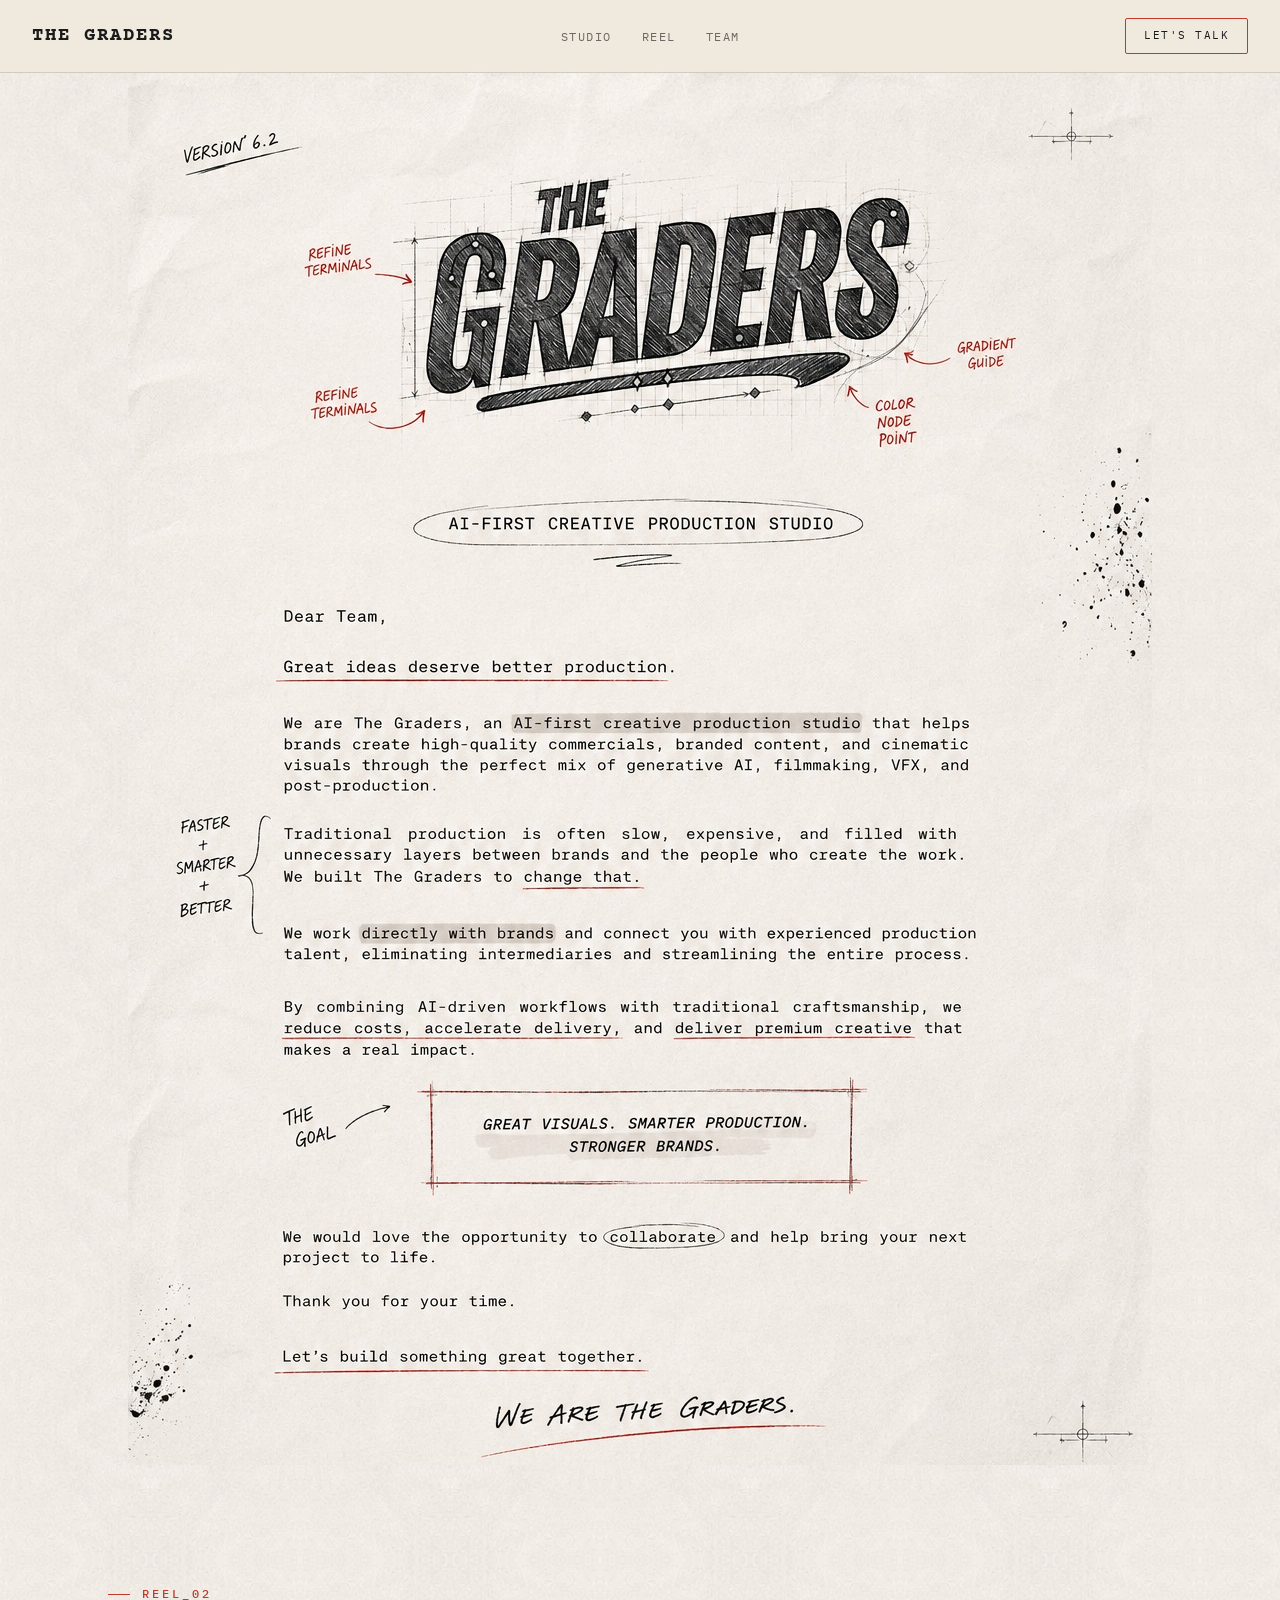
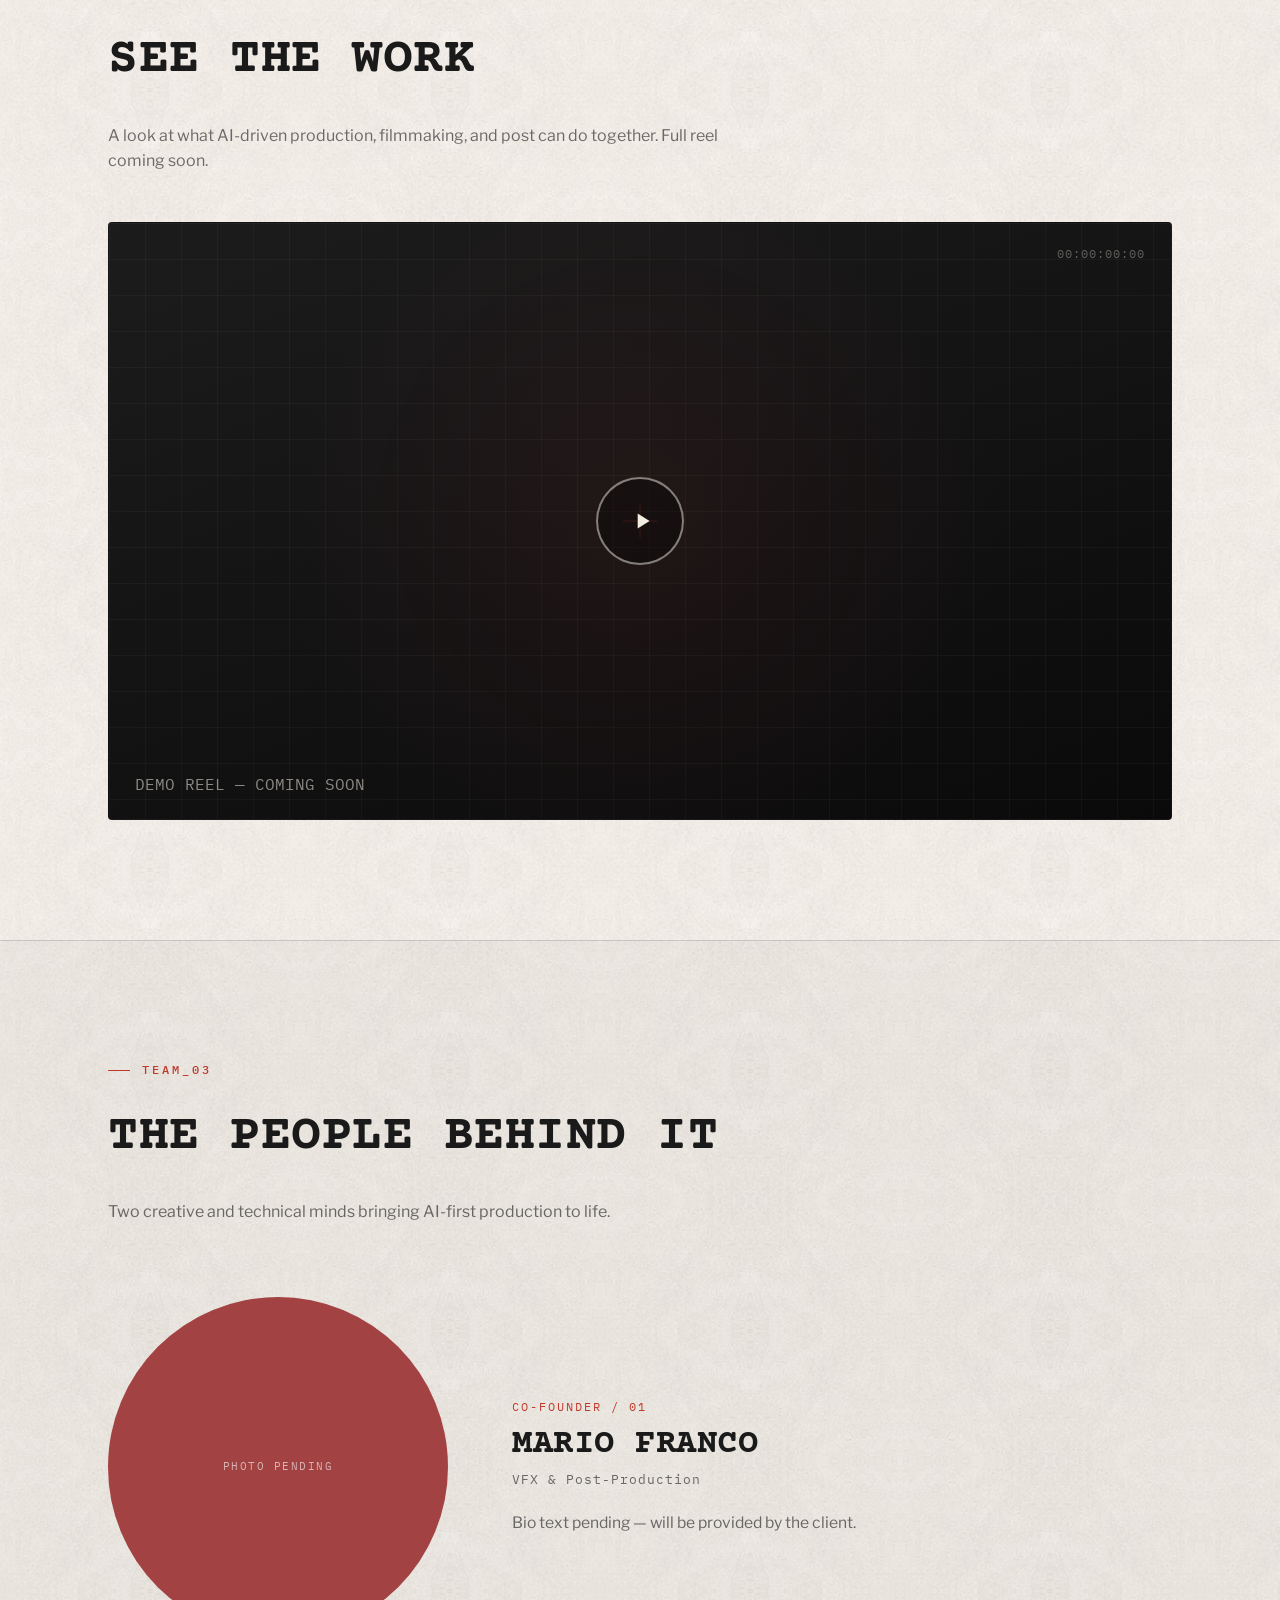
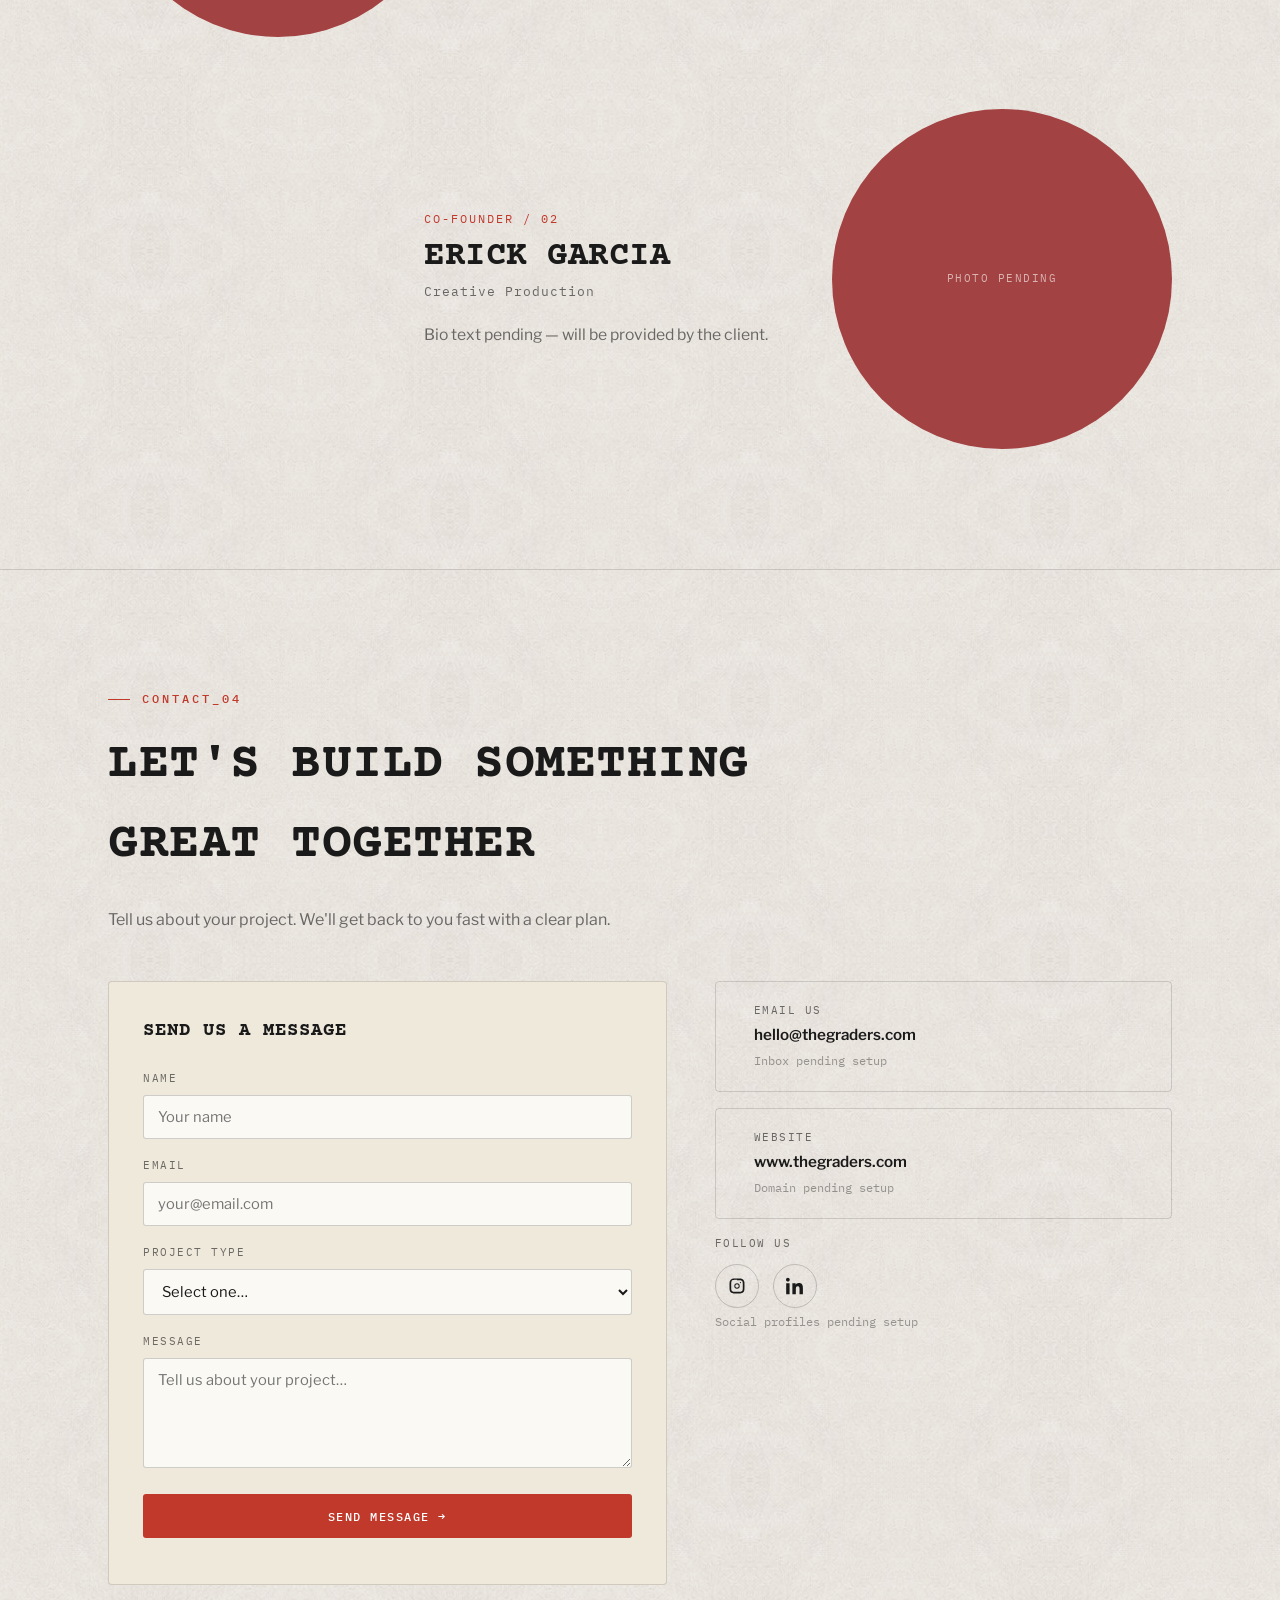
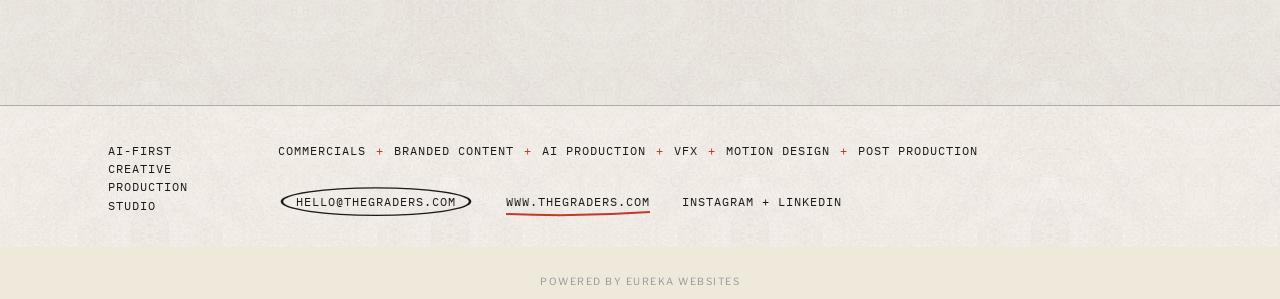
==== index.html @ c9e388ca "Initial draft landing page for The Graders AI-first creative production studio site: hero + manifest" ====
﻿<!DOCTYPE html>
<html lang="en">
<head>
<meta charset="UTF-8" />
<meta name="viewport" content="width=device-width, initial-scale=1.0" />
<title>The Graders — AI-First Creative Production Studio</title>
<meta name="description" content="The Graders is an AI-first creative production studio helping brands create high-quality commercials, branded content, and cinematic visuals." />
<meta property="og:title" content="The Graders — AI-First Creative Production Studio" />
<meta property="og:description" content="We help brands create high-quality commercials, branded content, and cinematic visuals through the perfect mix of generative AI, filmmaking, VFX, and post-production." />
<link rel="preconnect" href="https://fonts.googleapis.com">
<link rel="preconnect" href="https://fonts.gstatic.com" crossorigin>
<link href="https://fonts.googleapis.com/css2?family=Courier+Prime:wght@400;700&family=IBM+Plex+Mono:wght@400;500&family=Libre+Franklin:wght@400;500;600&display=swap" rel="stylesheet">
<style>
  :root{
    --stage:#efe9dc;
    --stage-2:#e6ded0;
    --paper:#1a1a1a;
    --paper-dim:rgba(26,26,26,0.62);
    --paper-faint:rgba(26,26,26,0.4);
    --red:#c0392b;
    --cyan:#8a1f16;
    --line:rgba(26,26,26,0.14);
    --typewriter:'American Typewriter','Courier Prime','Courier New',Courier,monospace;
  }
  *{box-sizing:border-box;margin:0;padding:0;}
  html{scroll-behavior:smooth;}
  @media (prefers-reduced-motion: reduce){ html{scroll-behavior:auto;} *{animation:none!important;transition:none!important;} }
  body{
    background:#f0ebe5 url('paper-texture-tile.png') repeat;
    color:var(--paper);
    font-family:'Libre Franklin',sans-serif;
    line-height:1.6;
    overflow-x:hidden;
  }
  a{color:inherit;}
  .wrap{max-width:1120px;margin:0 auto;padding:0 28px;}
  .mono{font-family:'IBM Plex Mono',monospace;}

  /* ---------- NAV ---------- */
  nav{
    position:fixed;top:0;left:0;right:0;z-index:100;
    display:flex;align-items:center;justify-content:space-between;
    padding:18px 32px;
    background:rgba(239,233,220,0.8);
    backdrop-filter:blur(10px);
    border-bottom:1px solid var(--line);
  }
  .nav-logo{font-family:var(--typewriter);font-weight:700;font-size:1.2rem;letter-spacing:2px;text-transform:uppercase;}
  .nav-links{display:flex;gap:30px;list-style:none;}
  .nav-links a{font-family:'IBM Plex Mono',monospace;font-size:0.72rem;text-transform:uppercase;letter-spacing:1.5px;color:var(--paper-dim);text-decoration:none;transition:color .2s;}
  .nav-links a:hover{color:var(--paper);}
  .nav-cta{
    padding:8px 18px;border:1px solid var(--red);border-radius:2px;
    font-family:'IBM Plex Mono',monospace;font-size:0.7rem;text-transform:uppercase;letter-spacing:1.5px;
    text-decoration:none;color:var(--paper)!important;transition:.2s;
  }
  .nav-cta:hover{background:var(--red);}
  @media(max-width:760px){.nav-links{display:none;}}
  .nav-cta:focus-visible, a:focus-visible, button:focus-visible, input:focus-visible, textarea:focus-visible, select:focus-visible{
    outline:2px solid var(--cyan);outline-offset:2px;
  }

  /* ---------- SECTION SHARED ---------- */
  section{padding:120px 0;position:relative;}
  .frame-label{
    display:flex;align-items:center;gap:12px;
    font-family:'IBM Plex Mono',monospace;font-size:0.72rem;letter-spacing:3px;
    color:var(--red);font-weight:500;margin-bottom:18px;text-transform:uppercase;
  }
  .frame-label::before{content:"";width:22px;height:1px;background:var(--red);}
  .section-title{
    font-family:var(--typewriter);font-weight:700;
    font-size:clamp(2rem,4.5vw,3.1rem);
    text-transform:uppercase;letter-spacing:0.5px;
    margin-bottom:22px;
    text-wrap:balance;
  }
  .section-sub{color:var(--paper-dim);max-width:620px;font-size:1rem;}

  /* ---------- DEMO REEL ---------- */
  .reel-frame{
    position:relative;
    aspect-ratio:16/9;
    background:
      radial-gradient(circle at 50% 50%, rgba(193,57,46,0.08) 0%, transparent 60%),
      linear-gradient(160deg,#1c1c1d 0%,#0a0a0b 100%);
    border:1px solid rgba(26,26,26,0.2);
    border-radius:4px;
    display:flex;align-items:center;justify-content:center;
    margin-top:48px;
    overflow:hidden;
  }
  .reel-frame::before{
    content:"";position:absolute;inset:0;
    background-image:linear-gradient(rgba(242,237,225,0.035) 1px, transparent 1px),linear-gradient(90deg, rgba(242,237,225,0.035) 1px, transparent 1px);
    background-size:36px 36px;
  }
  .reel-crosshair{position:absolute;top:50%;left:50%;width:1px;height:34px;background:rgba(193,57,46,0.35);transform:translate(-50%,-50%);}
  .reel-crosshair.h{width:34px;height:1px;}
  .reel-play{
    position:relative;z-index:1;
    width:88px;height:88px;border-radius:50%;
    border:2px solid rgba(242,237,225,0.5);
    display:flex;align-items:center;justify-content:center;
    transition:.2s;cursor:pointer;
    background:rgba(0,0,0,0.3);
  }
  .reel-play:hover{border-color:var(--red);background:rgba(193,57,46,0.15);transform:translate(-50%,-50%) scale(1.05);}
  .reel-play svg{width:26px;height:26px;fill:#f2ede1;margin-left:4px;}
  .reel-label{
    position:absolute;bottom:22px;left:26px;z-index:1;
    color:rgba(242,237,225,0.55);
  }
  .reel-timecode{
    position:absolute;top:22px;right:26px;z-index:1;
    font-family:'IBM Plex Mono',monospace;font-size:0.72rem;letter-spacing:1px;color:rgba(242,237,225,0.35);
  }

  /* ---------- ABOUT ---------- */
  .founder-row{
    display:grid;grid-template-columns:340px 1fr;gap:64px;align-items:center;
    margin-top:72px;
  }
  .founder-row:first-of-type{margin-top:48px;}
  .founder-row.reverse{grid-template-columns:1fr 340px;}
  .founder-row.reverse .founder-photo-wrap{order:2;}
  .founder-row.reverse .founder-copy{order:1;}
  @media(max-width:780px){
    .founder-row, .founder-row.reverse{grid-template-columns:1fr;gap:32px;}
    .founder-row.reverse .founder-photo-wrap, .founder-row.reverse .founder-copy{order:initial;}
  }
  .founder-photo-wrap{position:relative;width:100%;max-width:340px;justify-self:center;}
  .founder-photo-circle{
    width:100%;aspect-ratio:1;border-radius:50%;
    background:#A34242;
    display:flex;align-items:center;justify-content:center;overflow:hidden;
  }
  .founder-photo-circle img{width:100%;height:100%;object-fit:cover;}
  .founder-photo-placeholder{
    font-family:'IBM Plex Mono',monospace;font-size:0.7rem;letter-spacing:1.5px;text-transform:uppercase;
    color:rgba(255,255,255,0.6);text-align:center;padding:0 20px;
  }
  .founder-copy{max-width:560px;}
  .founder-copy.align-right{margin-left:auto;}
  .founder-index{font-family:'IBM Plex Mono',monospace;font-size:0.72rem;color:var(--red);letter-spacing:2px;margin-bottom:10px;text-transform:uppercase;}
  .founder-name{font-family:var(--typewriter);font-weight:700;font-size:2.1rem;text-transform:uppercase;letter-spacing:0.5px;line-height:1.05;}
  .founder-role{font-family:'IBM Plex Mono',monospace;color:var(--paper-dim);font-size:0.8rem;letter-spacing:1px;margin-top:8px;margin-bottom:20px;}
  .founder-bio{color:var(--paper-dim);font-size:0.98rem;display:flex;flex-direction:column;gap:14px;}
  .founder-bio strong{color:var(--paper);}

  /* ---------- CONTACT ---------- */
  .contact-section{background:linear-gradient(rgba(26,26,26,0.035),rgba(26,26,26,0.035)),#f0ebe5 url('paper-texture-tile.png') repeat;border-top:1px solid rgba(26,26,26,0.15);}
  .contact-layout{display:grid;grid-template-columns:1.1fr 0.9fr;gap:48px;margin-top:48px;align-items:start;}
  @media(max-width:800px){.contact-layout{grid-template-columns:1fr;}}
  .contact-form{
    background:var(--stage);border:1px solid rgba(26,26,26,0.15);border-radius:4px;padding:34px;
  }
  .contact-form h3{font-family:var(--typewriter);font-weight:700;font-size:1.2rem;text-transform:uppercase;letter-spacing:1px;margin-bottom:24px;}
  .form-field{margin-bottom:18px;}
  .form-field label{display:block;font-family:'IBM Plex Mono',monospace;font-size:0.7rem;text-transform:uppercase;letter-spacing:1.5px;color:var(--paper-dim);margin-bottom:7px;}
  .form-field input, .form-field textarea, .form-field select{
    width:100%;padding:12px 14px;background:#fbf9f4;border:1px solid rgba(26,26,26,0.2);
    border-radius:3px;color:var(--paper);font-family:'Libre Franklin',sans-serif;font-size:0.92rem;
  }
  .form-field textarea{min-height:110px;resize:vertical;}
  .form-field input:focus, .form-field textarea:focus, .form-field select:focus{outline:none;border-color:var(--red);}
  .form-submit{
    width:100%;padding:14px;background:var(--red);color:#fff;border:none;border-radius:3px;
    font-family:'IBM Plex Mono',monospace;font-size:0.78rem;text-transform:uppercase;letter-spacing:1.5px;font-weight:500;cursor:pointer;transition:.2s;
  }
  .form-submit:hover{background:#a02e24;}
  .form-msg{margin-top:12px;font-size:0.85rem;color:var(--paper-dim);}
  .contact-options{display:flex;flex-direction:column;gap:16px;}
  .contact-card{
    display:flex;align-items:center;gap:16px;
    padding:20px 22px;border:1px solid rgba(26,26,26,0.15);border-radius:4px;
    text-decoration:none;transition:.2s;
  }
  .contact-card:hover{border-color:rgba(193,57,46,0.5);}
  .contact-icon{font-size:1.4rem;}
  .contact-info-label{font-family:'IBM Plex Mono',monospace;font-size:0.68rem;text-transform:uppercase;letter-spacing:1.5px;color:var(--paper-dim);margin-bottom:4px;}
  .contact-info-value{font-weight:600;font-size:0.95rem;color:var(--paper);}
  .social-row{display:flex;gap:14px;margin-top:10px;}
  .social-icon{
    width:44px;height:44px;border-radius:50%;border:1px solid rgba(26,26,26,0.2);
    display:flex;align-items:center;justify-content:center;transition:.2s;text-decoration:none;
  }
  .social-icon:hover{border-color:var(--red);background:rgba(193,57,46,0.08);}
  .social-icon svg{width:18px;height:18px;fill:var(--paper);}
  .tbd-note{font-family:'IBM Plex Mono',monospace;font-size:0.72rem;color:var(--paper-faint);margin-top:5px;}

  /* ---------- FOOTER ---------- */
  .site-footer-main{
    border-top:1px solid rgba(26,26,26,0.3);
    padding:36px 0 30px;
    background:#f0ebe5 url('paper-texture-tile.png') repeat;
    position:relative;
  }
  .footer-grid{display:grid;grid-template-columns:150px 1fr;gap:20px;}
  @media(max-width:700px){.footer-grid{grid-template-columns:1fr;}}
  .footer-brand-label{
    font-family:'IBM Plex Mono',monospace;font-size:0.72rem;letter-spacing:1px;text-transform:uppercase;
    line-height:1.6;color:var(--paper);
  }
  .footer-services{
    font-family:'IBM Plex Mono',monospace;font-size:0.72rem;letter-spacing:1px;text-transform:uppercase;color:var(--paper);
    display:flex;flex-wrap:wrap;align-items:center;gap:10px;margin-bottom:26px;
  }
  .footer-services .plus{color:var(--red);}
  .footer-row2{
    font-family:'IBM Plex Mono',monospace;font-size:0.75rem;letter-spacing:1px;text-transform:uppercase;color:var(--paper);
    display:flex;flex-wrap:wrap;align-items:center;gap:32px;
  }
  .footer-row2 a{text-decoration:none;color:var(--paper);}
  .footer-email-wrap{position:relative;display:inline-flex;padding:6px 18px;}
  .footer-email-wrap svg{position:absolute;inset:0;width:100%;height:100%;overflow:visible;color:var(--paper);}
  .footer-site-wrap{position:relative;display:inline-block;}
  .footer-site-wrap svg{position:absolute;left:0;bottom:-6px;width:100%;height:8px;color:var(--red);}
  .footer-social{display:flex;align-items:center;gap:8px;}
  .eureka-credit{text-align:center;padding:20px 0 6px;background:var(--stage);}

  .fade-up{opacity:0;transform:translateY(24px);transition:opacity .7s ease, transform .7s ease;}
  .fade-up.in{opacity:1;transform:translateY(0);}
</style>
</head>
<body>

<nav>
  <div class="nav-logo">The Graders</div>
  <ul class="nav-links">
    <li><a href="#manifesto">Studio</a></li>
    <li><a href="#reel">Reel</a></li>
    <li><a href="#about">Team</a></li>
  </ul>
  <a href="#contact" class="nav-cta">Let's talk</a>
</nav>

<!-- HERO + MANIFESTO (design images, see INSTRUCTIONS.md) -->
<div style="max-width:1024px;margin:0 auto;padding-top:68px;">
  <img src="hero-top.png" alt="The Graders — AI-First Creative Production Studio" style="width:100%;height:auto;display:block;" />
  <img src="manifesto-body-full.png" alt="The Graders manifesto: Dear Team letter" style="width:100%;height:auto;display:block;" />
</div>

<!-- DEMO REEL -->
<section id="reel">
  <div class="wrap fade-up">
    <div class="frame-label mono">REEL_02</div>
    <h2 class="section-title">See the work</h2>
    <p class="section-sub">A look at what AI-driven production, filmmaking, and post can do together. Full reel coming soon.</p>
    <div class="reel-frame">
      <div class="reel-crosshair"></div>
      <div class="reel-crosshair h"></div>
      <div class="reel-play">
        <svg viewBox="0 0 24 24"><path d="M8 5v14l11-7z"/></svg>
      </div>
      <div class="reel-label mono">DEMO REEL — COMING SOON</div>
      <div class="reel-timecode">00:00:00:00</div>
    </div>
  </div>
</section>

<!-- ABOUT / TEAM -->
<section id="about" style="background:linear-gradient(rgba(26,26,26,0.035),rgba(26,26,26,0.035)),#f0ebe5 url('paper-texture-tile.png') repeat;border-top:1px solid rgba(26,26,26,0.15);">
  <div class="wrap fade-up">
    <div class="frame-label mono">TEAM_03</div>
    <h2 class="section-title">The people behind it</h2>
    <p class="section-sub">Two creative and technical minds bringing AI-first production to life.</p>

    <!-- Founder 01 -->
    <div class="founder-row">
      <div class="founder-photo-wrap">
        <div class="founder-photo-circle">
          <div class="founder-photo-placeholder">Photo pending</div>
        </div>
      </div>
      <div class="founder-copy">
        <div class="founder-index">Co-Founder / 01</div>
        <h3 class="founder-name">Mario Franco</h3>
        <div class="founder-role">VFX &amp; Post-Production</div>
        <div class="founder-bio">
          <p>Bio text pending — will be provided by the client.</p>
        </div>
      </div>
    </div>

    <!-- Founder 02 -->
    <div class="founder-row reverse">
      <div class="founder-photo-wrap">
        <div class="founder-photo-circle">
          <div class="founder-photo-placeholder">Photo pending</div>
        </div>
      </div>
      <div class="founder-copy align-right">
        <div class="founder-index">Co-Founder / 02</div>
        <h3 class="founder-name">Erick Garcia</h3>
        <div class="founder-role">Creative Production</div>
        <div class="founder-bio">
          <p>Bio text pending — will be provided by the client.</p>
        </div>
      </div>
    </div>
  </div>
</section>

<!-- CONTACT -->
<section class="contact-section" id="contact">
  <div class="wrap">
    <div class="fade-up">
      <div class="frame-label mono">CONTACT_04</div>
      <h2 class="section-title">Let's build something great together</h2>
      <p class="section-sub">Tell us about your project. We'll get back to you fast with a clear plan.</p>
    </div>
    <div class="contact-layout fade-up">
      <div class="contact-form">
        <h3>Send us a message</h3>
        <form action="https://api.web3forms.com/submit" method="POST" onsubmit="handleFormSubmit(event)">
          <input type="hidden" name="access_key" value="REPLACE_WITH_THEGRADERS_WEB3FORMS_KEY" />
          <input type="hidden" name="subject" value="New message from thegraders.com" />
          <input type="hidden" name="redirect" value="false" />
          <div class="form-field">
            <label>Name</label>
            <input type="text" name="name" required placeholder="Your name" />
          </div>
          <div class="form-field">
            <label>Email</label>
            <input type="email" name="email" required placeholder="your@email.com" />
          </div>
          <div class="form-field">
            <label>Project type</label>
            <select name="service">
              <option value="">Select one…</option>
              <option>Commercial</option>
              <option>Branded Content</option>
              <option>AI Production</option>
              <option>VFX</option>
              <option>Motion Design</option>
              <option>Post Production</option>
              <option>Other</option>
            </select>
          </div>
          <div class="form-field">
            <label>Message</label>
            <textarea name="message" required placeholder="Tell us about your project…"></textarea>
          </div>
          <button type="submit" class="form-submit">Send message →</button>
          <div class="form-msg" id="formMsg"></div>
        </form>
      </div>
      <div class="contact-options">
        <div class="contact-card" style="cursor:default;">
          <span class="contact-icon"><svg viewBox="0 0 24 24" fill="none" stroke="currentColor" stroke-width="1.6"><rect x="2.5" y="5" width="19" height="14" rx="2"/><path d="M3 6.5l9 6.5 9-6.5"/></svg></span>
          <div>
            <div class="contact-info-label">Email us</div>
            <div class="contact-info-value">hello@thegraders.com</div>
            <div class="tbd-note">Inbox pending setup</div>
          </div>
        </div>
        <div class="contact-card" style="cursor:default;">
          <span class="contact-icon"><svg viewBox="0 0 24 24" fill="none" stroke="currentColor" stroke-width="1.6"><circle cx="12" cy="12" r="9.5"/><path d="M2.5 12h19M12 2.5c2.8 2.6 4.3 6 4.3 9.5s-1.5 6.9-4.3 9.5c-2.8-2.6-4.3-6-4.3-9.5S9.2 5.1 12 2.5z"/></svg></span>
          <div>
            <div class="contact-info-label">Website</div>
            <div class="contact-info-value">www.thegraders.com</div>
            <div class="tbd-note">Domain pending setup</div>
          </div>
        </div>
        <div>
          <div class="contact-info-label mono" style="margin-bottom:12px;">Follow us</div>
          <div class="social-row">
            <a href="#" class="social-icon" aria-label="Instagram">
              <svg viewBox="0 0 24 24"><path d="M12 2c2.7 0 3.05.01 4.12.06 1.06.05 1.79.22 2.43.47.66.26 1.21.6 1.76 1.15.55.55.89 1.1 1.15 1.76.25.64.42 1.37.47 2.43.05 1.07.06 1.42.06 4.12s-.01 3.05-.06 4.12c-.05 1.06-.22 1.79-.47 2.43a4.9 4.9 0 0 1-1.15 1.76 4.9 4.9 0 0 1-1.76 1.15c-.64.25-1.37.42-2.43.47-1.07.05-1.42.06-4.12.06s-3.05-.01-4.12-.06c-1.06-.05-1.79-.22-2.43-.47a4.9 4.9 0 0 1-1.76-1.15 4.9 4.9 0 0 1-1.15-1.76c-.25-.64-.42-1.37-.47-2.43C2.01 15.05 2 14.7 2 12s.01-3.05.06-4.12c.05-1.06.22-1.79.47-2.43.26-.66.6-1.21 1.15-1.76A4.9 4.9 0 0 1 5.44 2.53c.64-.25 1.37-.42 2.43-.47C8.95 2.01 9.3 2 12 2zm0 1.8c-2.65 0-2.97.01-4.02.06-.86.04-1.33.18-1.64.3-.41.16-.71.35-1.02.66-.31.31-.5.61-.66 1.02-.12.31-.26.78-.3 1.64C4.31 8.03 4.3 8.35 4.3 12s.01 2.97.06 4.02c.04.86.18 1.33.3 1.64.16.41.35.71.66 1.02.31.31.61.5 1.02.66.31.12.78.26 1.64.3 1.05.05 1.37.06 4.02.06s2.97-.01 4.02-.06c.86-.04 1.33-.18 1.64-.3.41-.16.71-.35 1.02-.66.31-.31.5-.61.66-1.02.12-.31.26-.78.3-1.64.05-1.05.06-1.37.06-4.02s-.01-2.97-.06-4.02c-.04-.86-.18-1.33-.3-1.64a2.7 2.7 0 0 0-.66-1.02 2.7 2.7 0 0 0-1.02-.66c-.31-.12-.78-.26-1.64-.3-1.05-.05-1.37-.06-4.02-.06zm0 4.6a3.6 3.6 0 1 1 0 7.2 3.6 3.6 0 0 1 0-7.2zm0 5.94a2.34 2.34 0 1 0 0-4.68 2.34 2.34 0 0 0 0 4.68zm4.58-6.09a.84.84 0 1 1 0-1.68.84.84 0 0 1 0 1.68z"/></svg>
            </a>
            <a href="#" class="social-icon" aria-label="LinkedIn">
              <svg viewBox="0 0 24 24"><path d="M4.98 3.5C4.98 4.88 3.87 6 2.5 6S0 4.88 0 3.5 1.12 1 2.5 1s2.48 1.12 2.48 2.5zM.24 8.25h4.52V23H.24V8.25zM8.5 8.25h4.33v2.01h.06c.6-1.14 2.07-2.34 4.26-2.34 4.55 0 5.39 3 5.39 6.9V23h-4.52v-6.85c0-1.63-.03-3.73-2.27-3.73-2.28 0-2.63 1.78-2.63 3.61V23H8.5V8.25z"/></svg>
            </a>
          </div>
          <div class="tbd-note">Social profiles pending setup</div>
        </div>
      </div>
    </div>
  </div>
</section>

<footer class="site-footer-main">
  <div class="wrap footer-grid">
    <div class="footer-brand-label">AI-FIRST<br/>CREATIVE<br/>PRODUCTION<br/>STUDIO</div>
    <div>
      <div class="footer-services">
        <span>Commercials</span><span class="plus">+</span>
        <span>Branded Content</span><span class="plus">+</span>
        <span>AI Production</span><span class="plus">+</span>
        <span>VFX</span><span class="plus">+</span>
        <span>Motion Design</span><span class="plus">+</span>
        <span>Post Production</span>
      </div>
      <div class="footer-row2">
        <span class="footer-email-wrap">
          <svg viewBox="0 0 100 34" preserveAspectRatio="none" fill="none" stroke="currentColor" stroke-width="1.3"><ellipse cx="50" cy="17" rx="48" ry="15"/></svg>
          <a href="mailto:hello@thegraders.com">HELLO@THEGRADERS.COM</a>
        </span>
        <span class="footer-site-wrap">
          <a href="#">WWW.THEGRADERS.COM</a>
          <svg viewBox="0 0 100 8" preserveAspectRatio="none"><path d="M0,5 Q50,8 100,3" stroke="currentColor" stroke-width="2" fill="none"/></svg>
        </span>
        <span class="footer-social"><a href="#">Instagram</a> <span class="plus">+</span> <a href="#">LinkedIn</a></span>
      </div>
    </div>
  </div>
</footer>

<div class="eureka-credit">
  <a href="https://www.eurekawebsites.tech/" target="_blank" rel="noopener noreferrer"
     style="font-size:0.62rem;letter-spacing:1.5px;text-transform:uppercase;color:rgba(44,58,74,0.45);text-decoration:none;transition:color 0.2s;"
     onmouseover="this.style.color='rgba(44,58,74,0.75)'"
     onmouseout="this.style.color='rgba(44,58,74,0.45)'">
    Powered by Eureka Websites
  </a>
</div>

<script>
  function handleFormSubmit(e){
    e.preventDefault();
    var form = e.target;
    var msg = document.getElementById('formMsg');
    var data = new FormData(form);
    msg.textContent = 'Sending…';
    fetch(form.action, { method:'POST', body:data, headers:{ 'Accept':'application/json' } })
      .then(function(r){ return r.json(); })
      .then(function(json){
        if (json.success) {
          msg.textContent = 'Message sent — we will get back to you soon.';
          form.reset();
        } else {
          msg.textContent = 'Something went wrong. Please try again.';
        }
      })
      .catch(function(){ msg.textContent = 'Something went wrong. Please try again.'; });
  }

  var observer = new IntersectionObserver(function(entries){
    entries.forEach(function(entry){
      if (entry.isIntersecting) entry.target.classList.add('in');
    });
  }, { threshold: 0.15 });
  document.querySelectorAll('.fade-up').forEach(function(el){ observer.observe(el); });
</script>

</body>
</html>
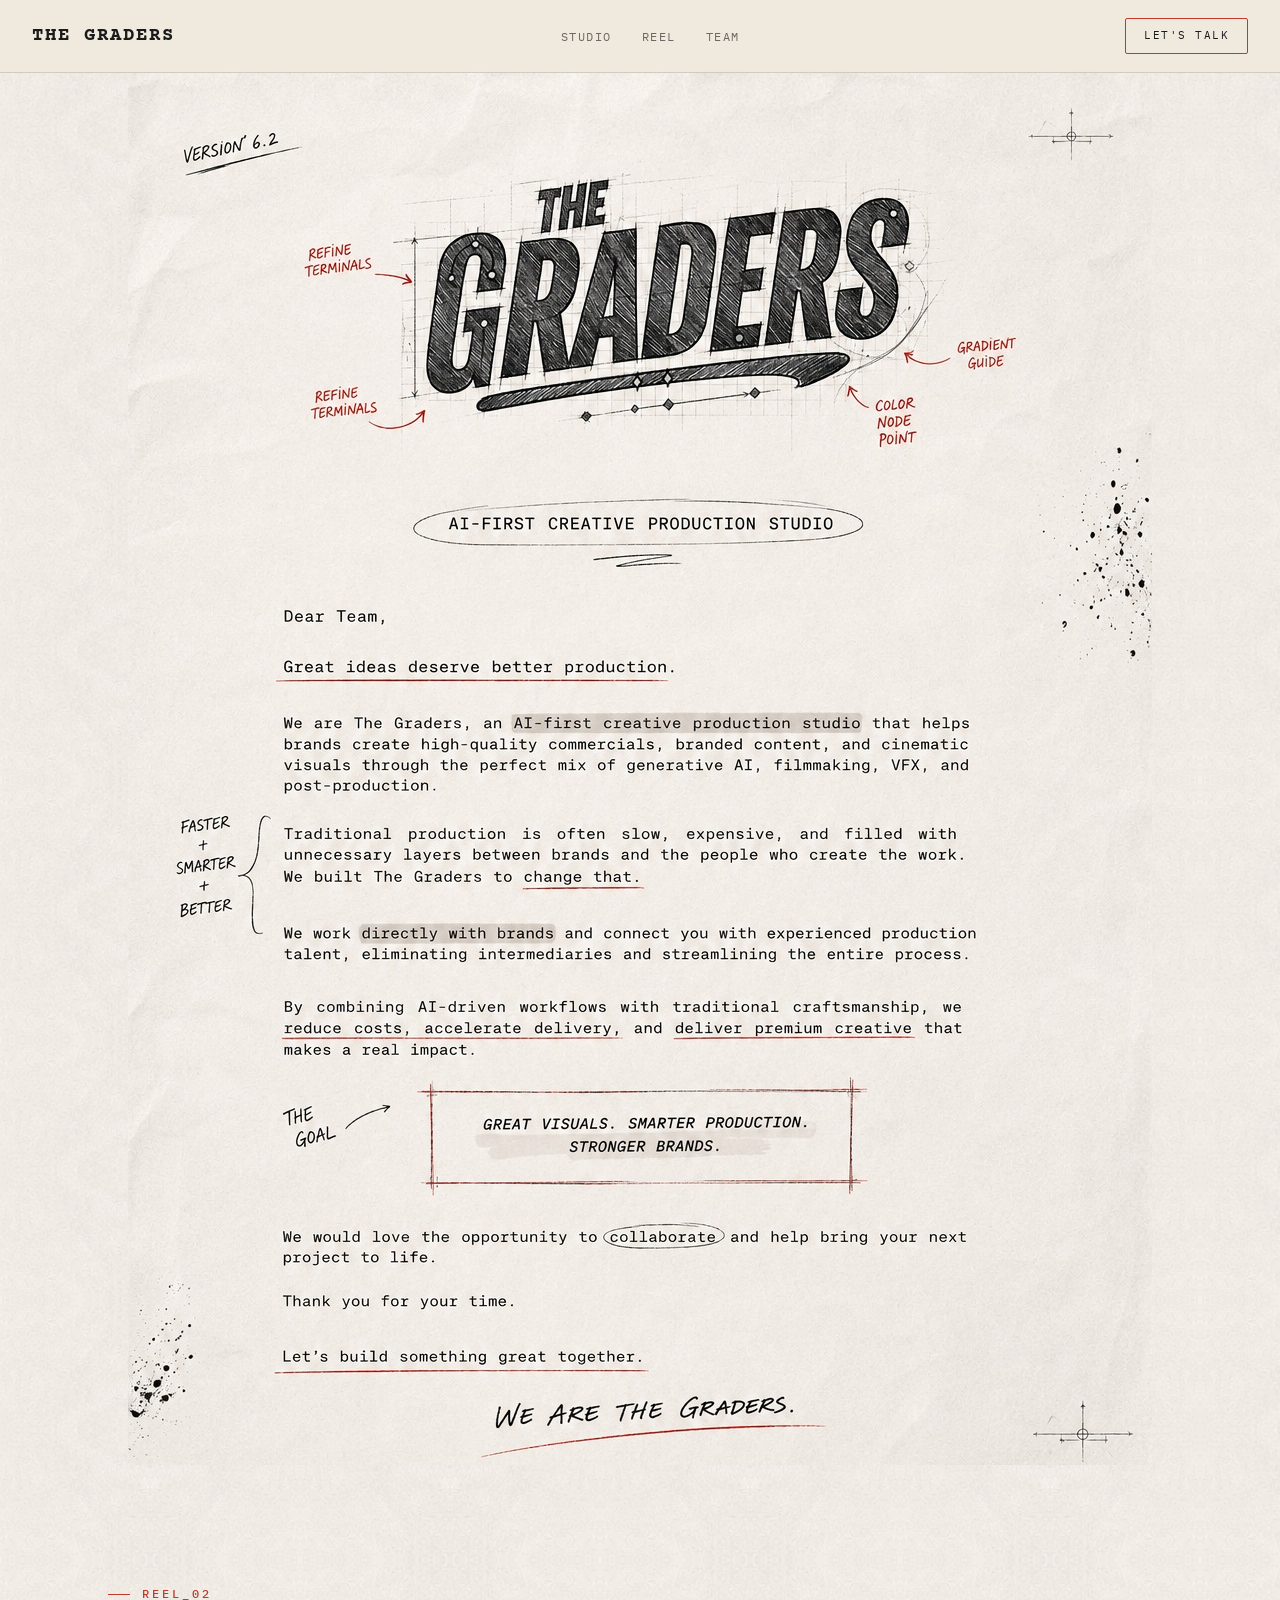
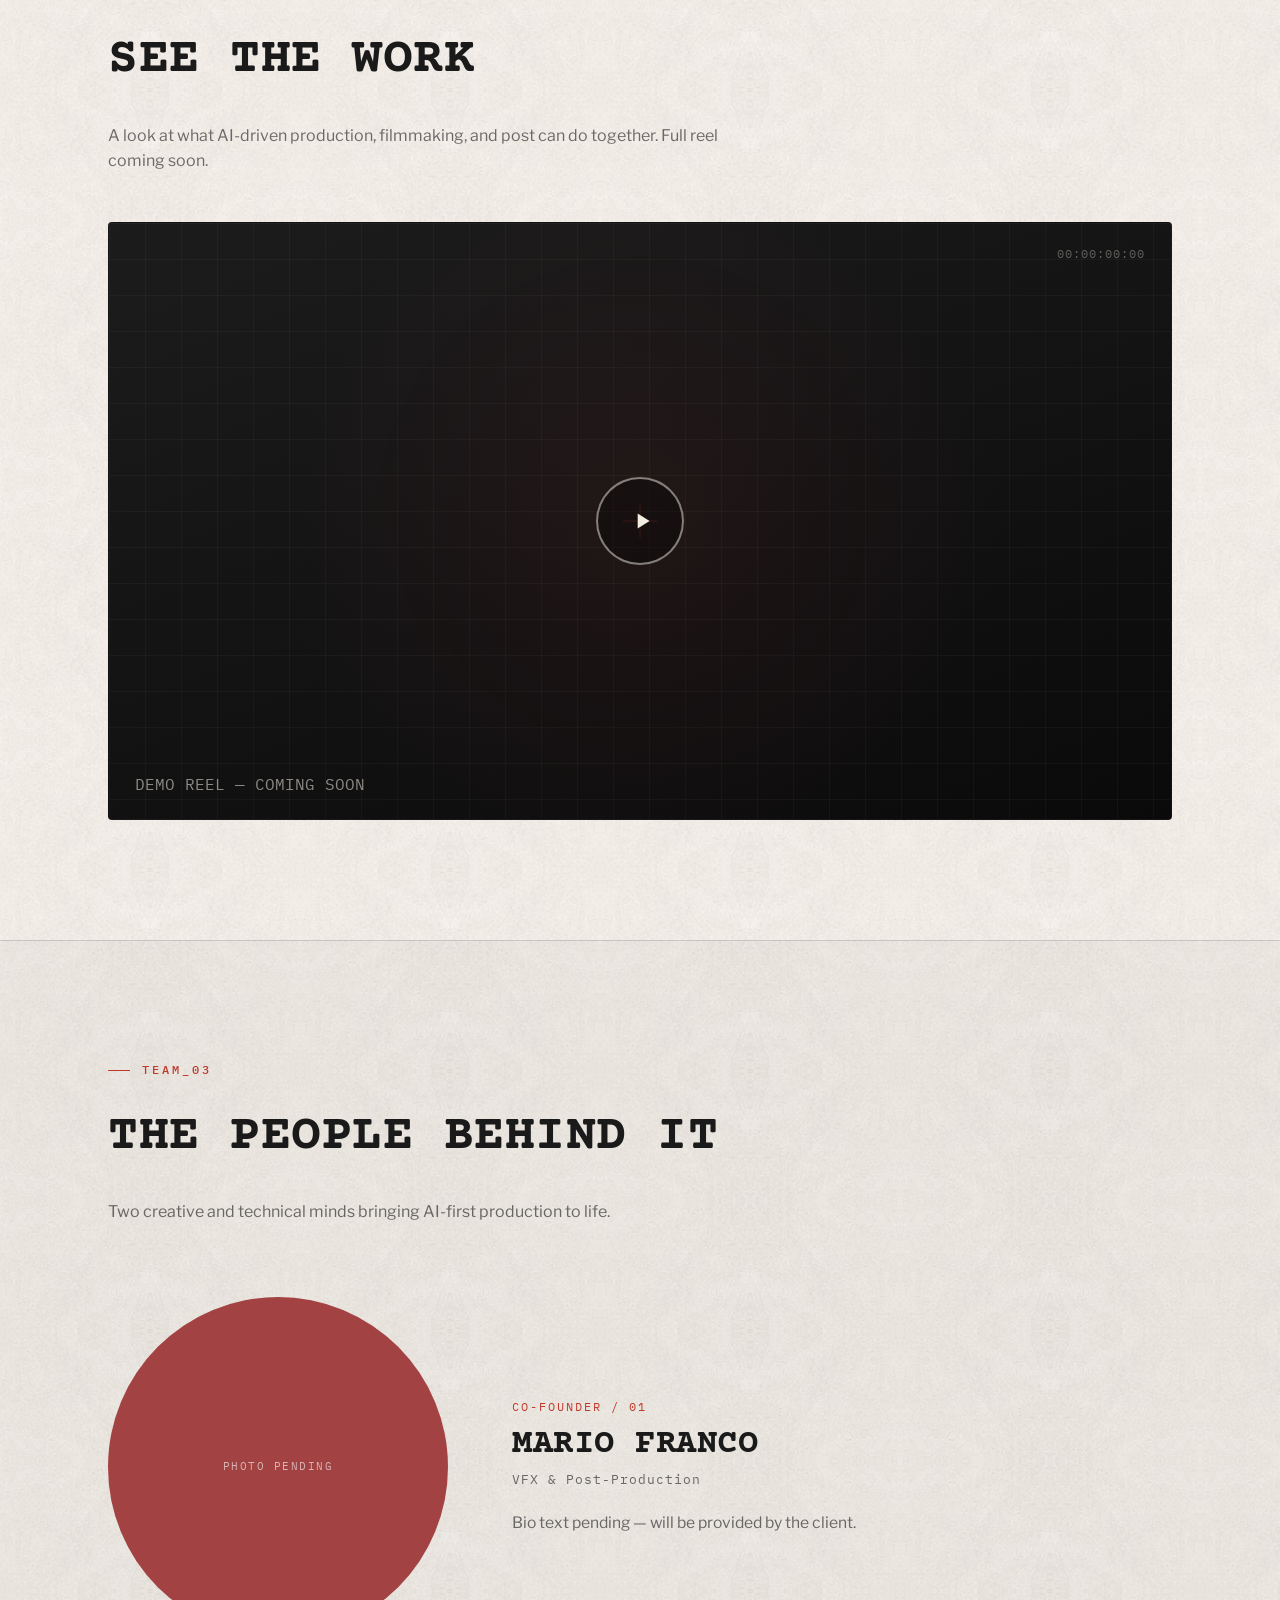
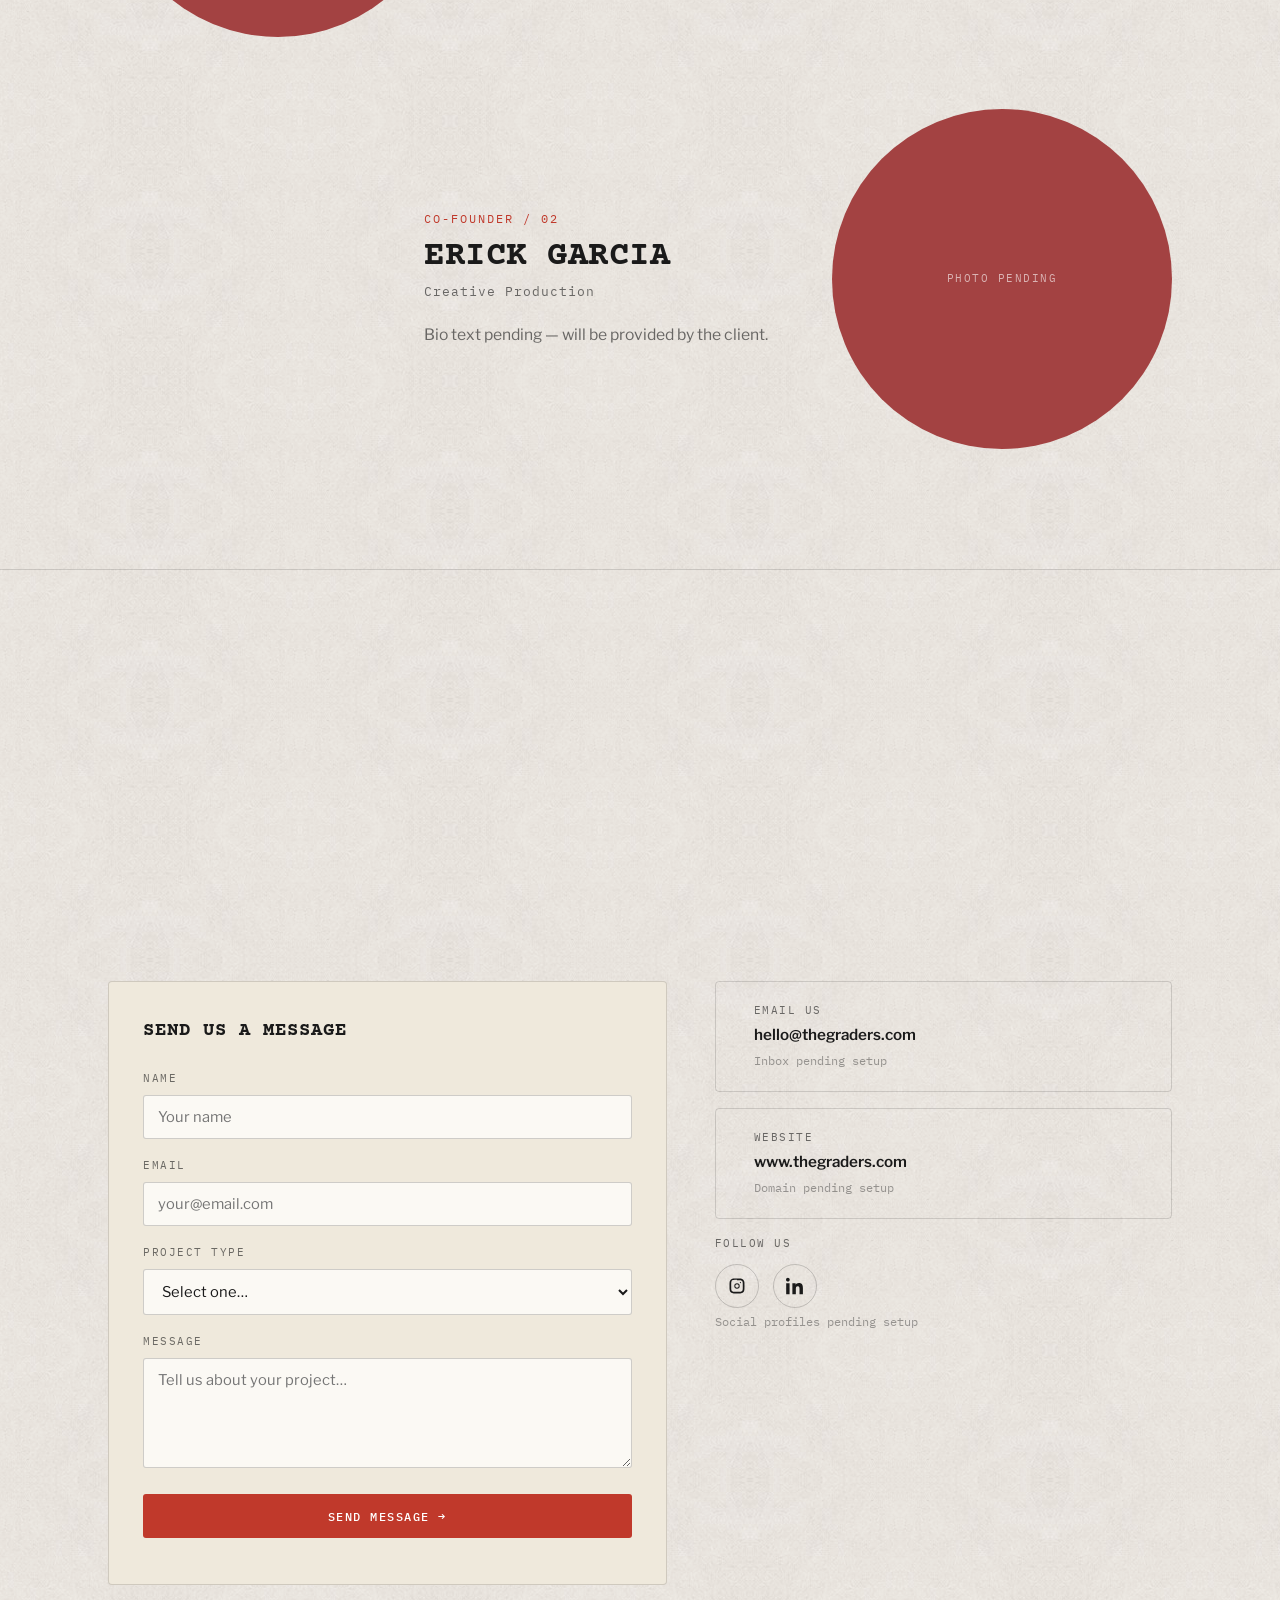
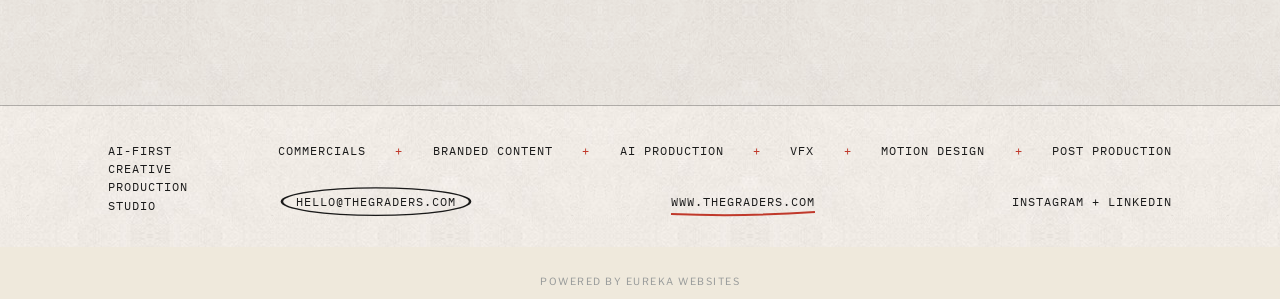
==== commit 26b1cb4a: "Fix footer row alignment to spread content across full width Co-Authored-By: Claude Sonnet 5 <norepl" ====
--- a/index.html
+++ b/index.html
@@ -204,12 +204,12 @@
   }
   .footer-services{
     font-family:'IBM Plex Mono',monospace;font-size:0.72rem;letter-spacing:1px;text-transform:uppercase;color:var(--paper);
-    display:flex;flex-wrap:wrap;align-items:center;gap:10px;margin-bottom:26px;
+    display:flex;flex-wrap:wrap;align-items:center;justify-content:space-between;gap:10px;margin-bottom:26px;
   }
   .footer-services .plus{color:var(--red);}
   .footer-row2{
     font-family:'IBM Plex Mono',monospace;font-size:0.75rem;letter-spacing:1px;text-transform:uppercase;color:var(--paper);
-    display:flex;flex-wrap:wrap;align-items:center;gap:32px;
+    display:flex;flex-wrap:wrap;align-items:center;justify-content:space-between;gap:32px;
   }
   .footer-row2 a{text-decoration:none;color:var(--paper);}
   .footer-email-wrap{position:relative;display:inline-flex;padding:6px 18px;}
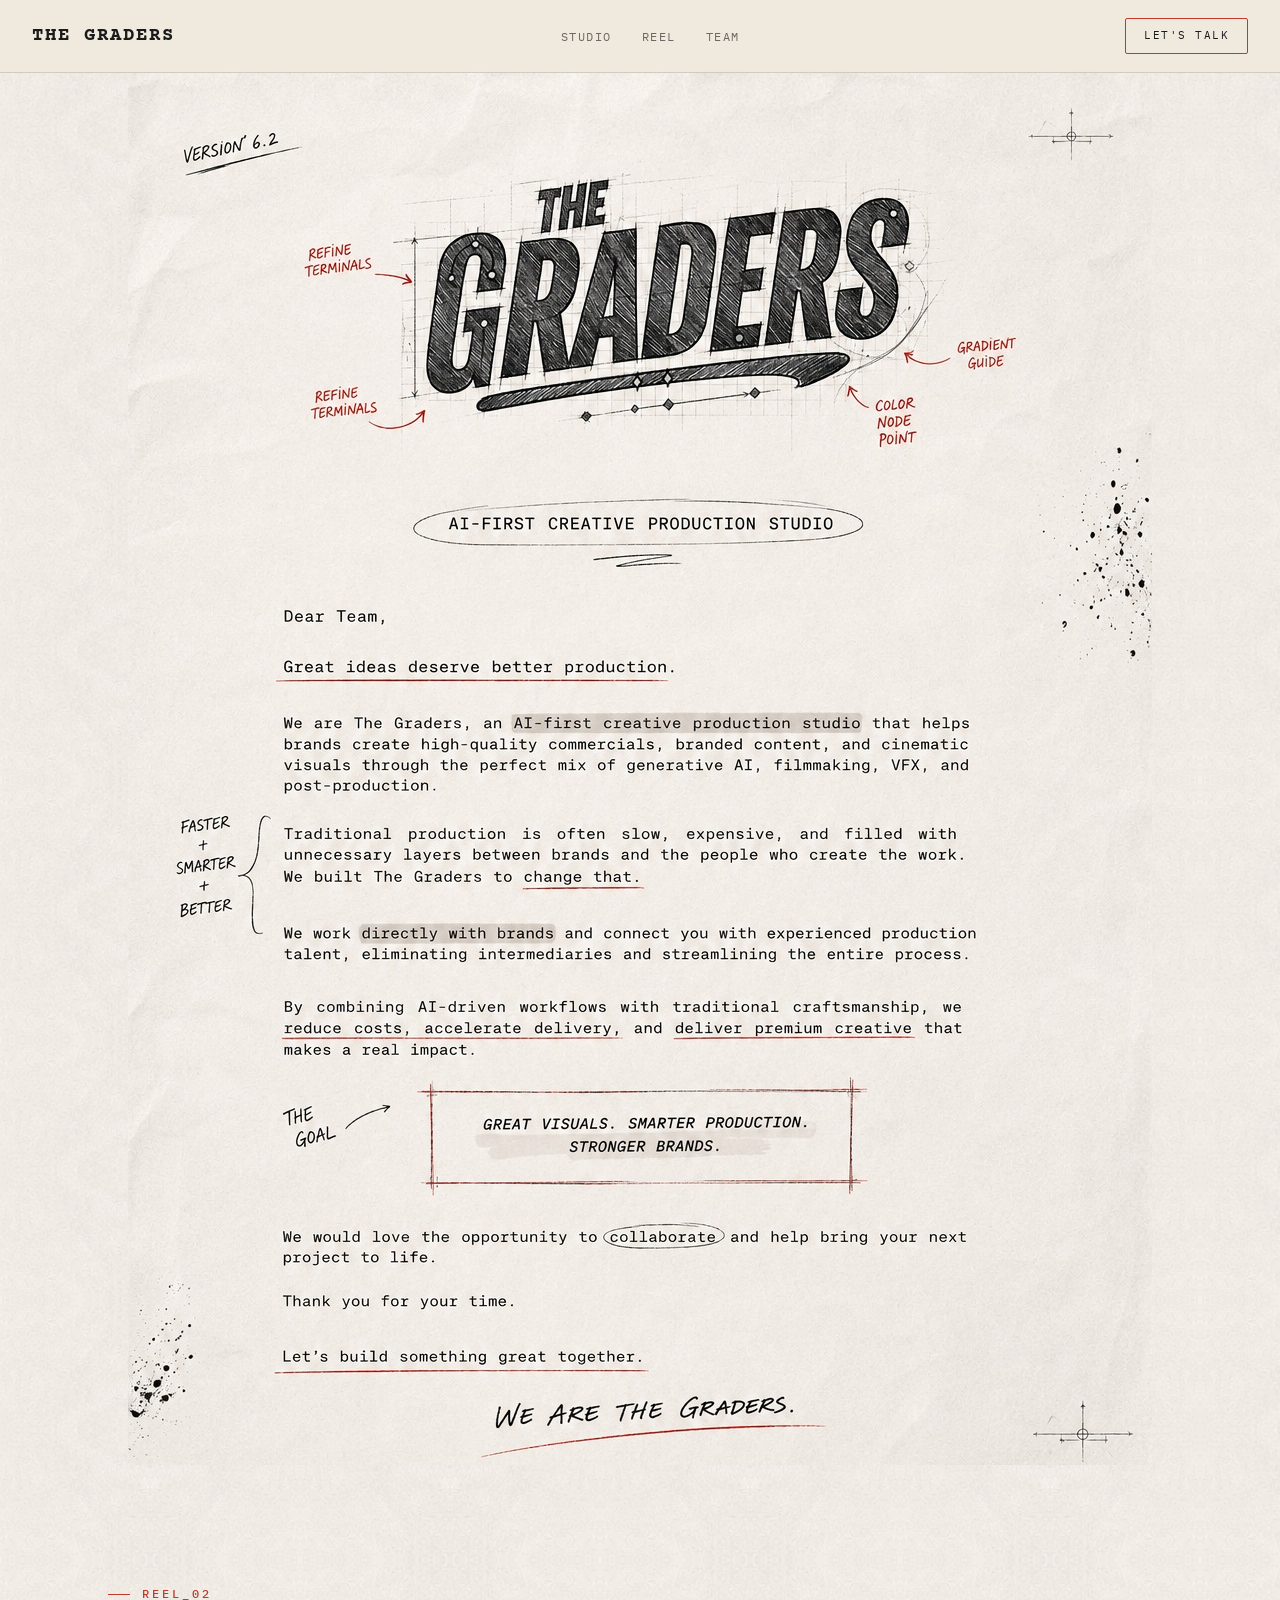
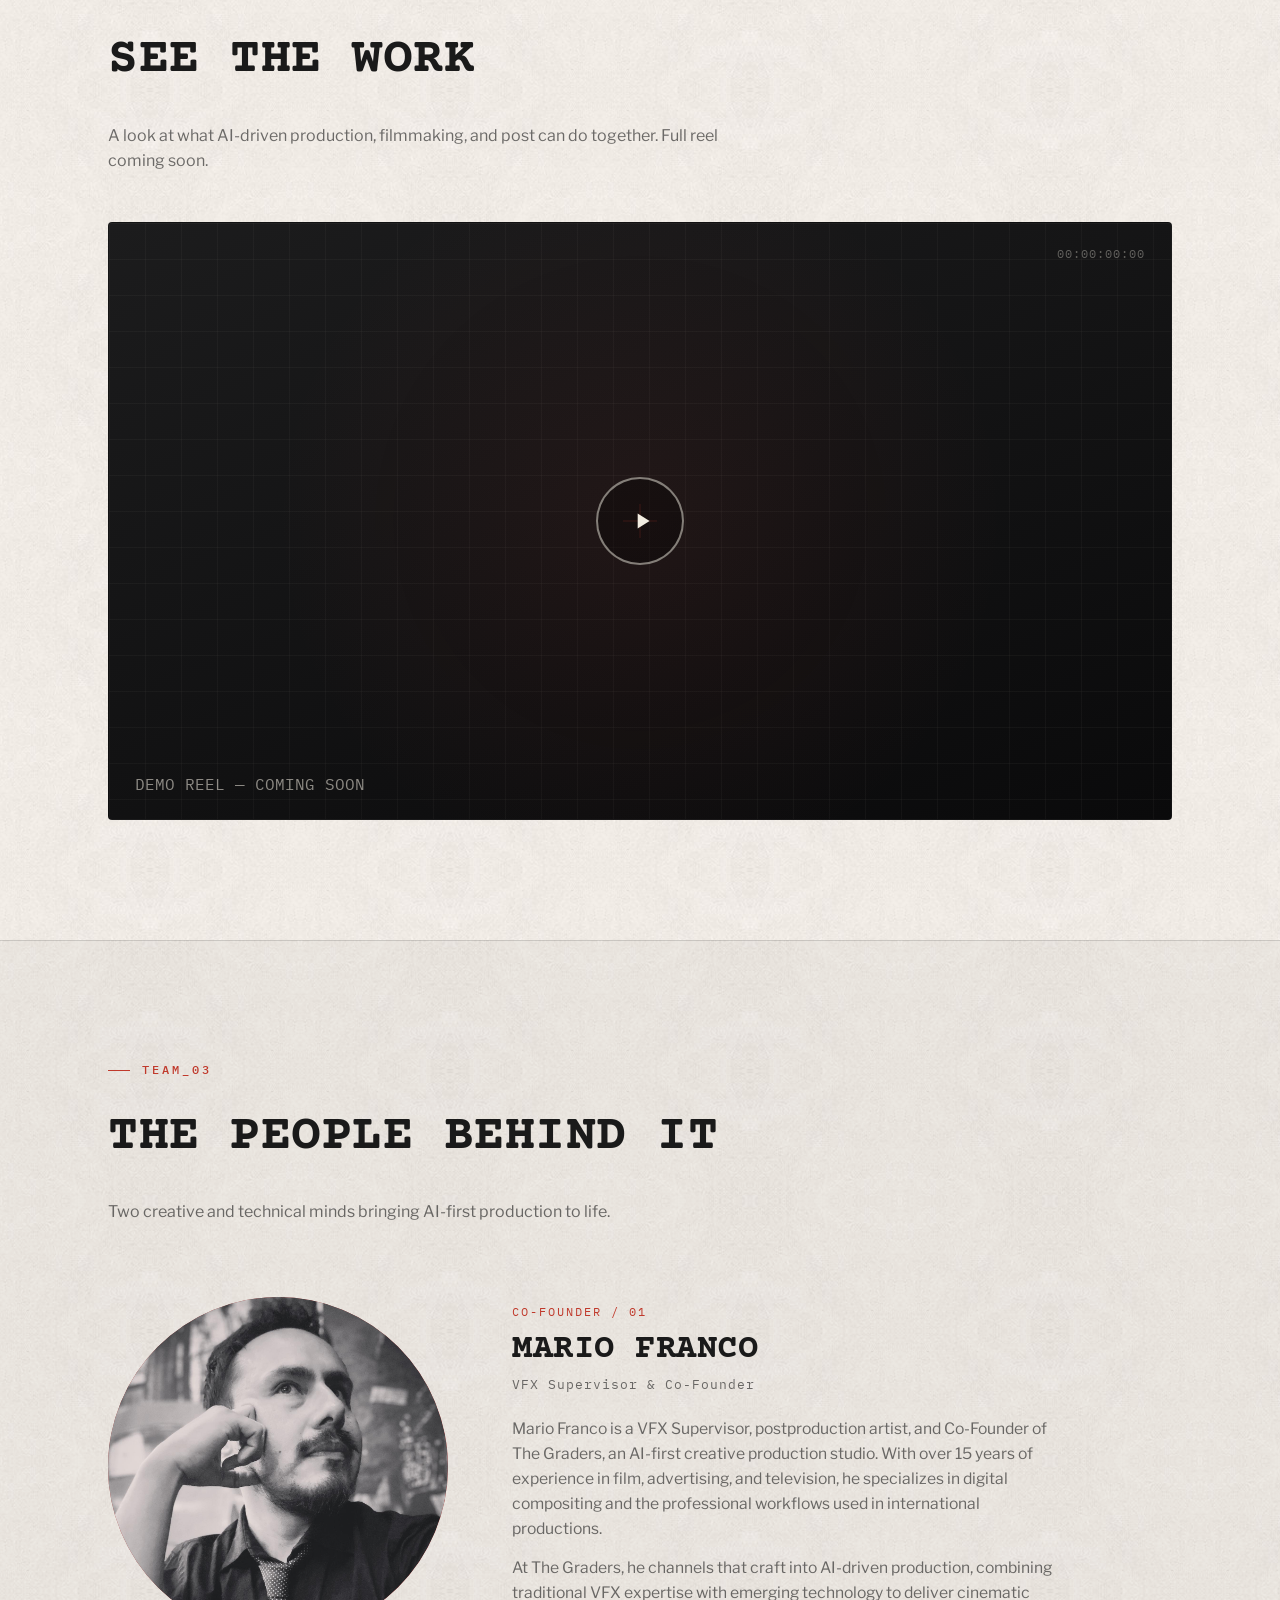
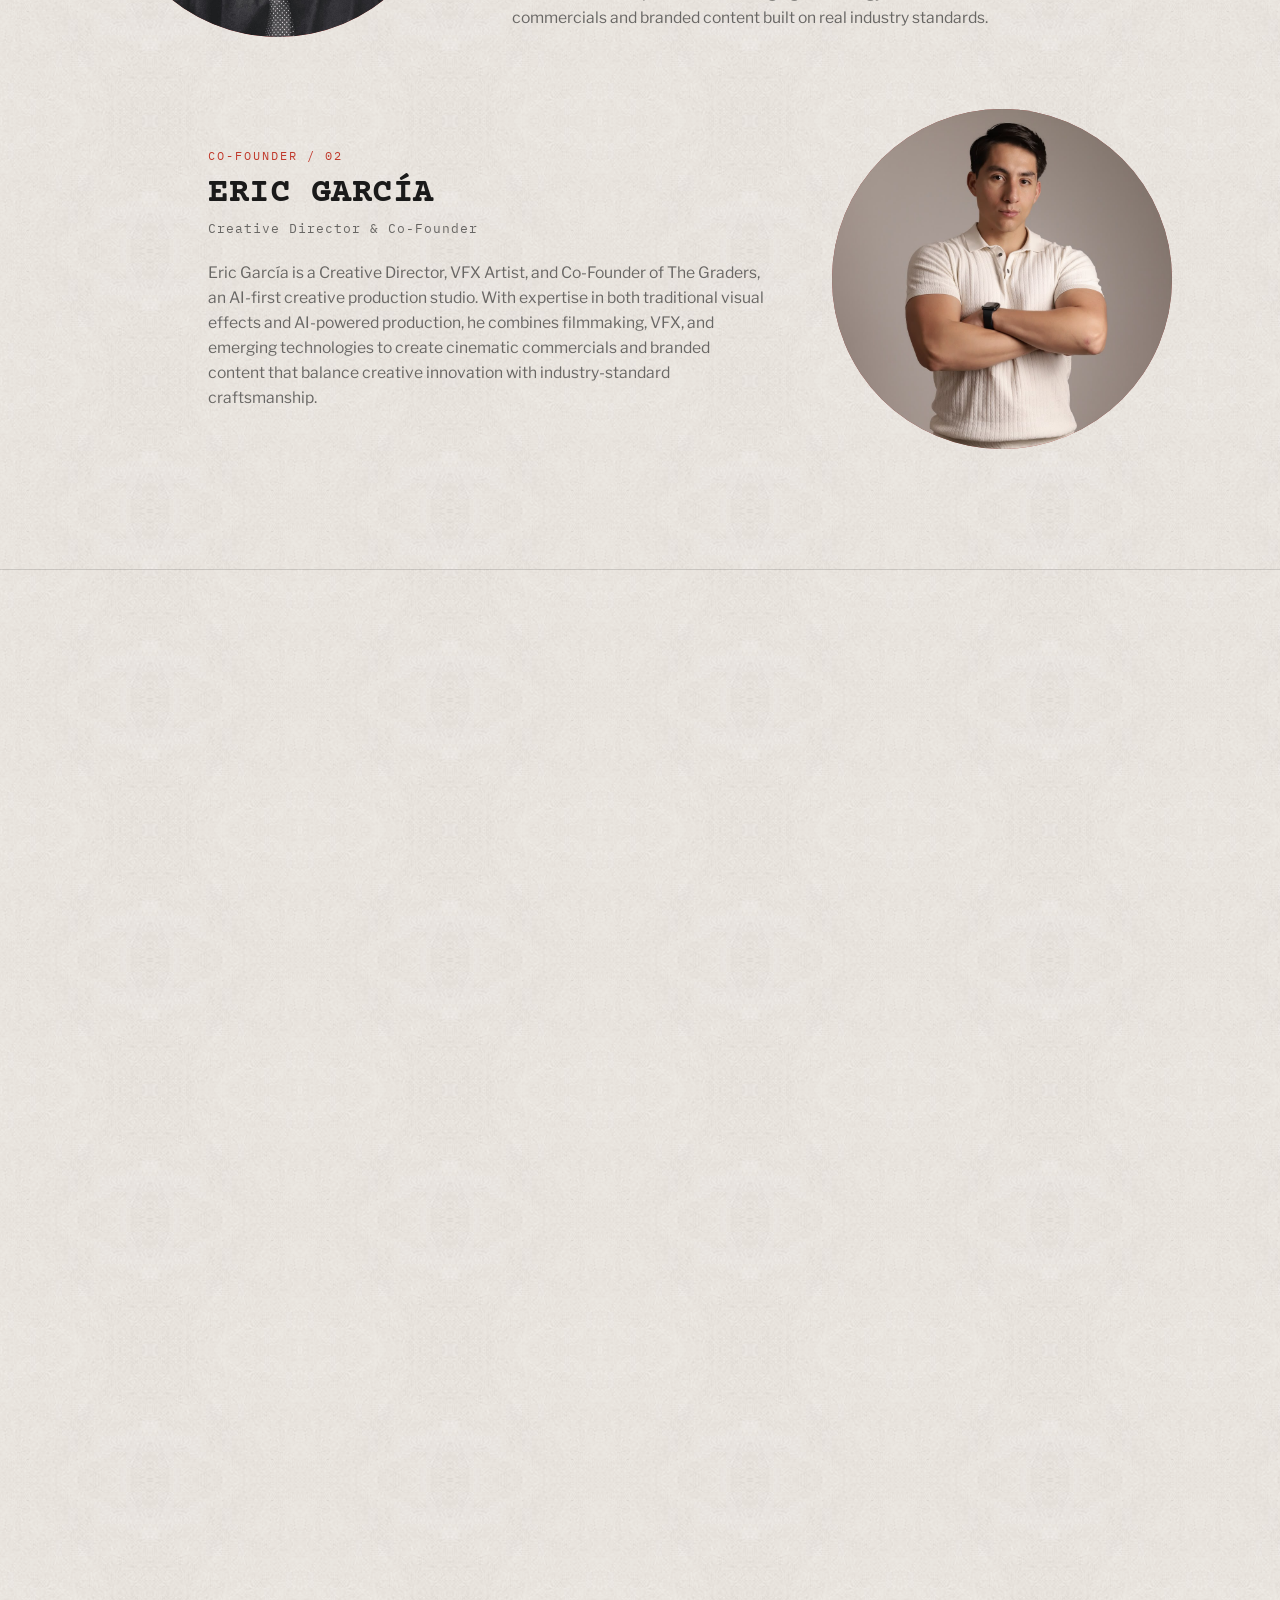
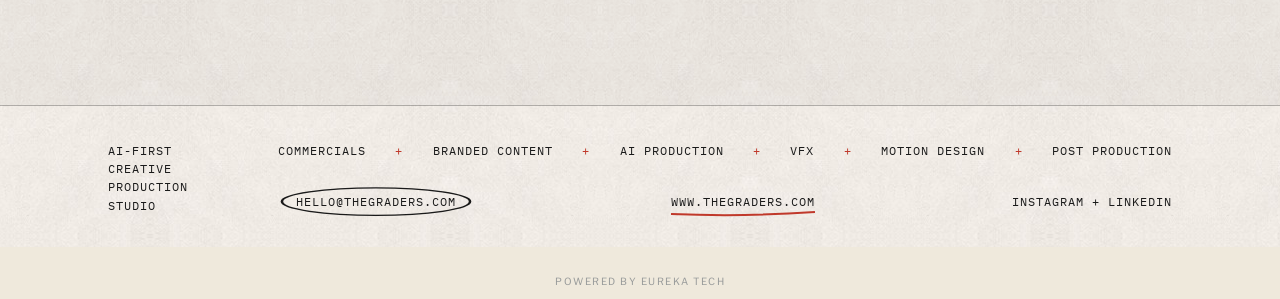
==== commit ad17d66d: "Update developer attribution to POWERED BY EUREKA TECH Co-Authored-By: Claude Sonnet 5 <noreply@anth" ====
--- a/index.html
+++ b/index.html
@@ -270,15 +270,16 @@
     <div class="founder-row">
       <div class="founder-photo-wrap">
         <div class="founder-photo-circle">
-          <div class="founder-photo-placeholder">Photo pending</div>
+          <img src="mario-hero.png" alt="Mario Franco" />
         </div>
       </div>
       <div class="founder-copy">
         <div class="founder-index">Co-Founder / 01</div>
         <h3 class="founder-name">Mario Franco</h3>
-        <div class="founder-role">VFX &amp; Post-Production</div>
+        <div class="founder-role">VFX Supervisor &amp; Co-Founder</div>
         <div class="founder-bio">
-          <p>Bio text pending — will be provided by the client.</p>
+          <p>Mario Franco is a VFX Supervisor, postproduction artist, and Co-Founder of The Graders, an AI-first creative production studio. With over 15 years of experience in film, advertising, and television, he specializes in digital compositing and the professional workflows used in international productions.</p>
+          <p>At The Graders, he channels that craft into AI-driven production, combining traditional VFX expertise with emerging technology to deliver cinematic commercials and branded content built on real industry standards.</p>
         </div>
       </div>
     </div>
@@ -287,15 +288,15 @@
     <div class="founder-row reverse">
       <div class="founder-photo-wrap">
         <div class="founder-photo-circle">
-          <div class="founder-photo-placeholder">Photo pending</div>
+          <img src="eric.jpeg" alt="Eric García" style="object-position:center 2%;" />
         </div>
       </div>
       <div class="founder-copy align-right">
         <div class="founder-index">Co-Founder / 02</div>
-        <h3 class="founder-name">Erick Garcia</h3>
-        <div class="founder-role">Creative Production</div>
+        <h3 class="founder-name">Eric García</h3>
+        <div class="founder-role">Creative Director &amp; Co-Founder</div>
         <div class="founder-bio">
-          <p>Bio text pending — will be provided by the client.</p>
+          <p>Eric García is a Creative Director, VFX Artist, and Co-Founder of The Graders, an AI-first creative production studio. With expertise in both traditional visual effects and AI-powered production, he combines filmmaking, VFX, and emerging technologies to create cinematic commercials and branded content that balance creative innovation with industry-standard craftsmanship.</p>
         </div>
       </div>
     </div>
@@ -314,7 +315,7 @@
       <div class="contact-form">
         <h3>Send us a message</h3>
         <form action="https://api.web3forms.com/submit" method="POST" onsubmit="handleFormSubmit(event)">
-          <input type="hidden" name="access_key" value="REPLACE_WITH_THEGRADERS_WEB3FORMS_KEY" />
+          <input type="hidden" name="access_key" value="3525af30-710c-4ad5-b601-162c04665abc" />
           <input type="hidden" name="subject" value="New message from thegraders.com" />
           <input type="hidden" name="redirect" value="false" />
           <div class="form-field">
@@ -412,7 +413,7 @@
      style="font-size:0.62rem;letter-spacing:1.5px;text-transform:uppercase;color:rgba(44,58,74,0.45);text-decoration:none;transition:color 0.2s;"
      onmouseover="this.style.color='rgba(44,58,74,0.75)'"
      onmouseout="this.style.color='rgba(44,58,74,0.45)'">
-    Powered by Eureka Websites
+    POWERED BY EUREKA TECH
   </a>
 </div>
 
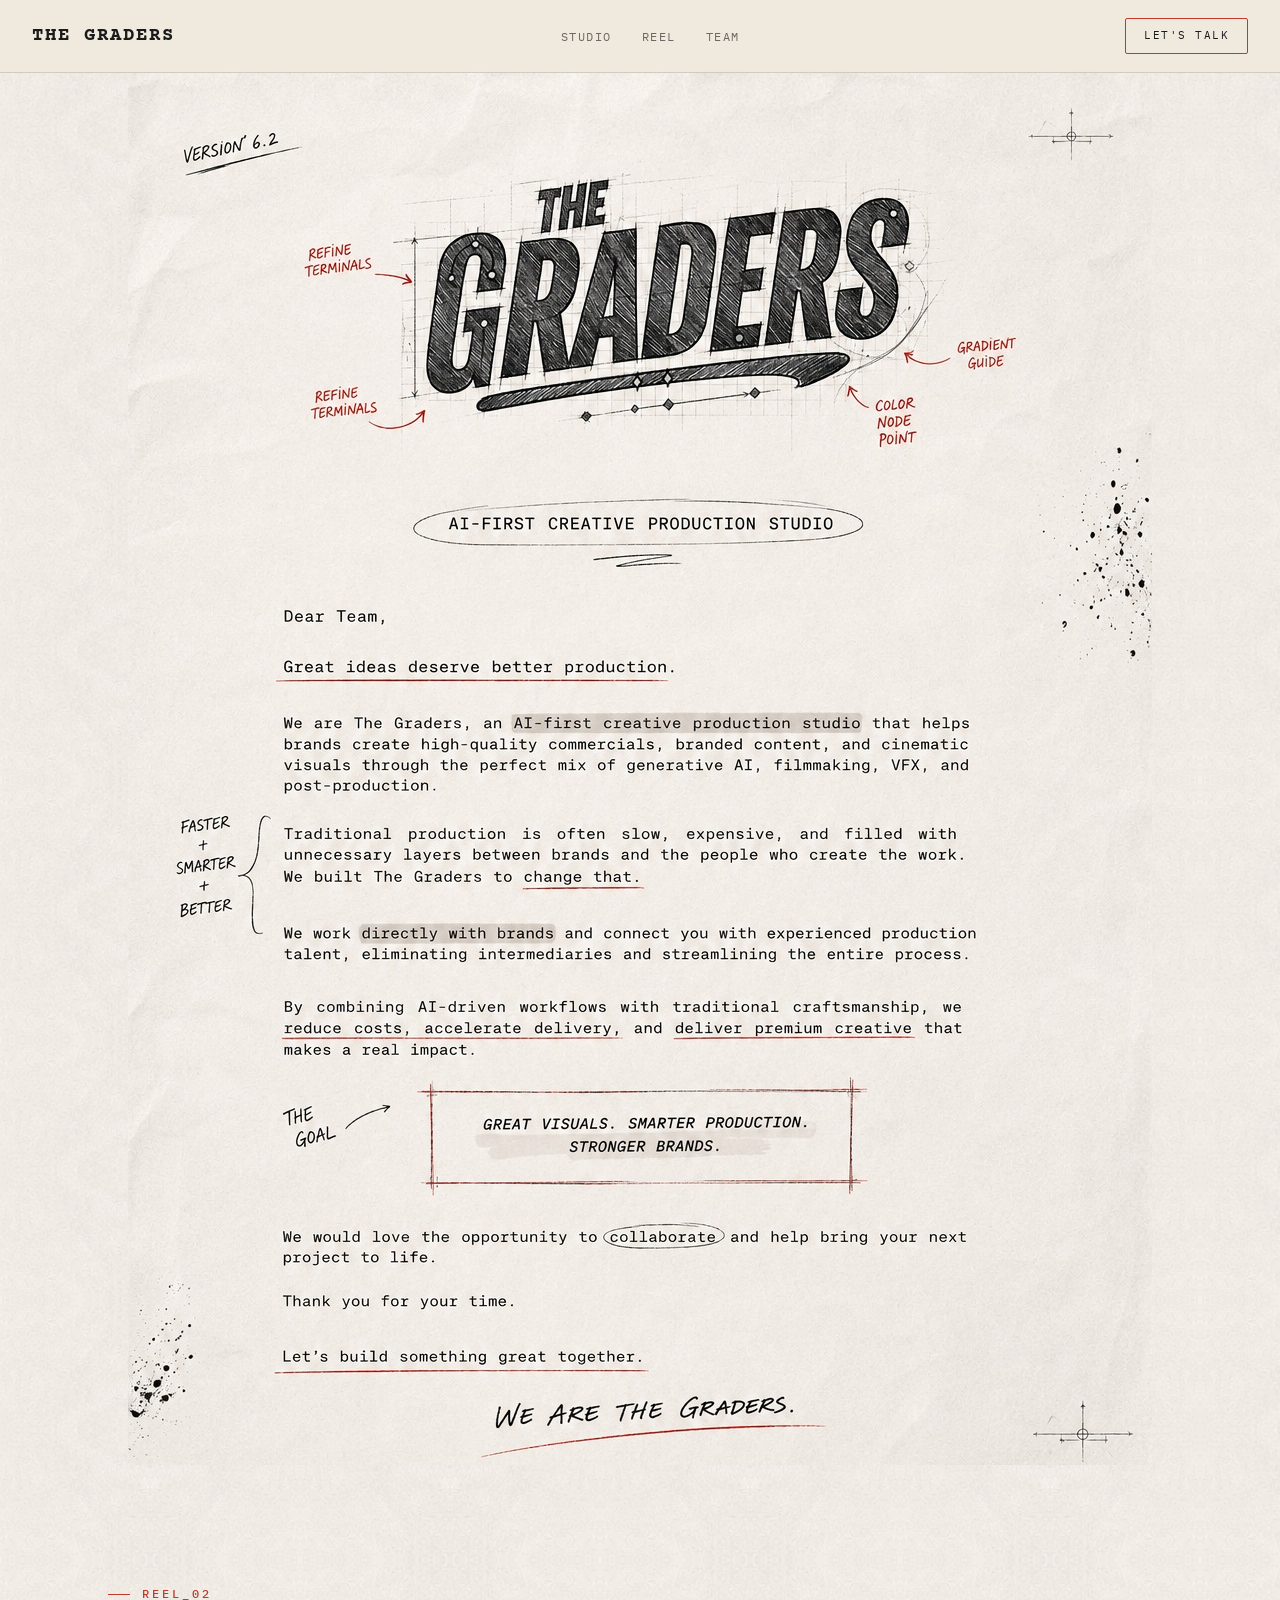
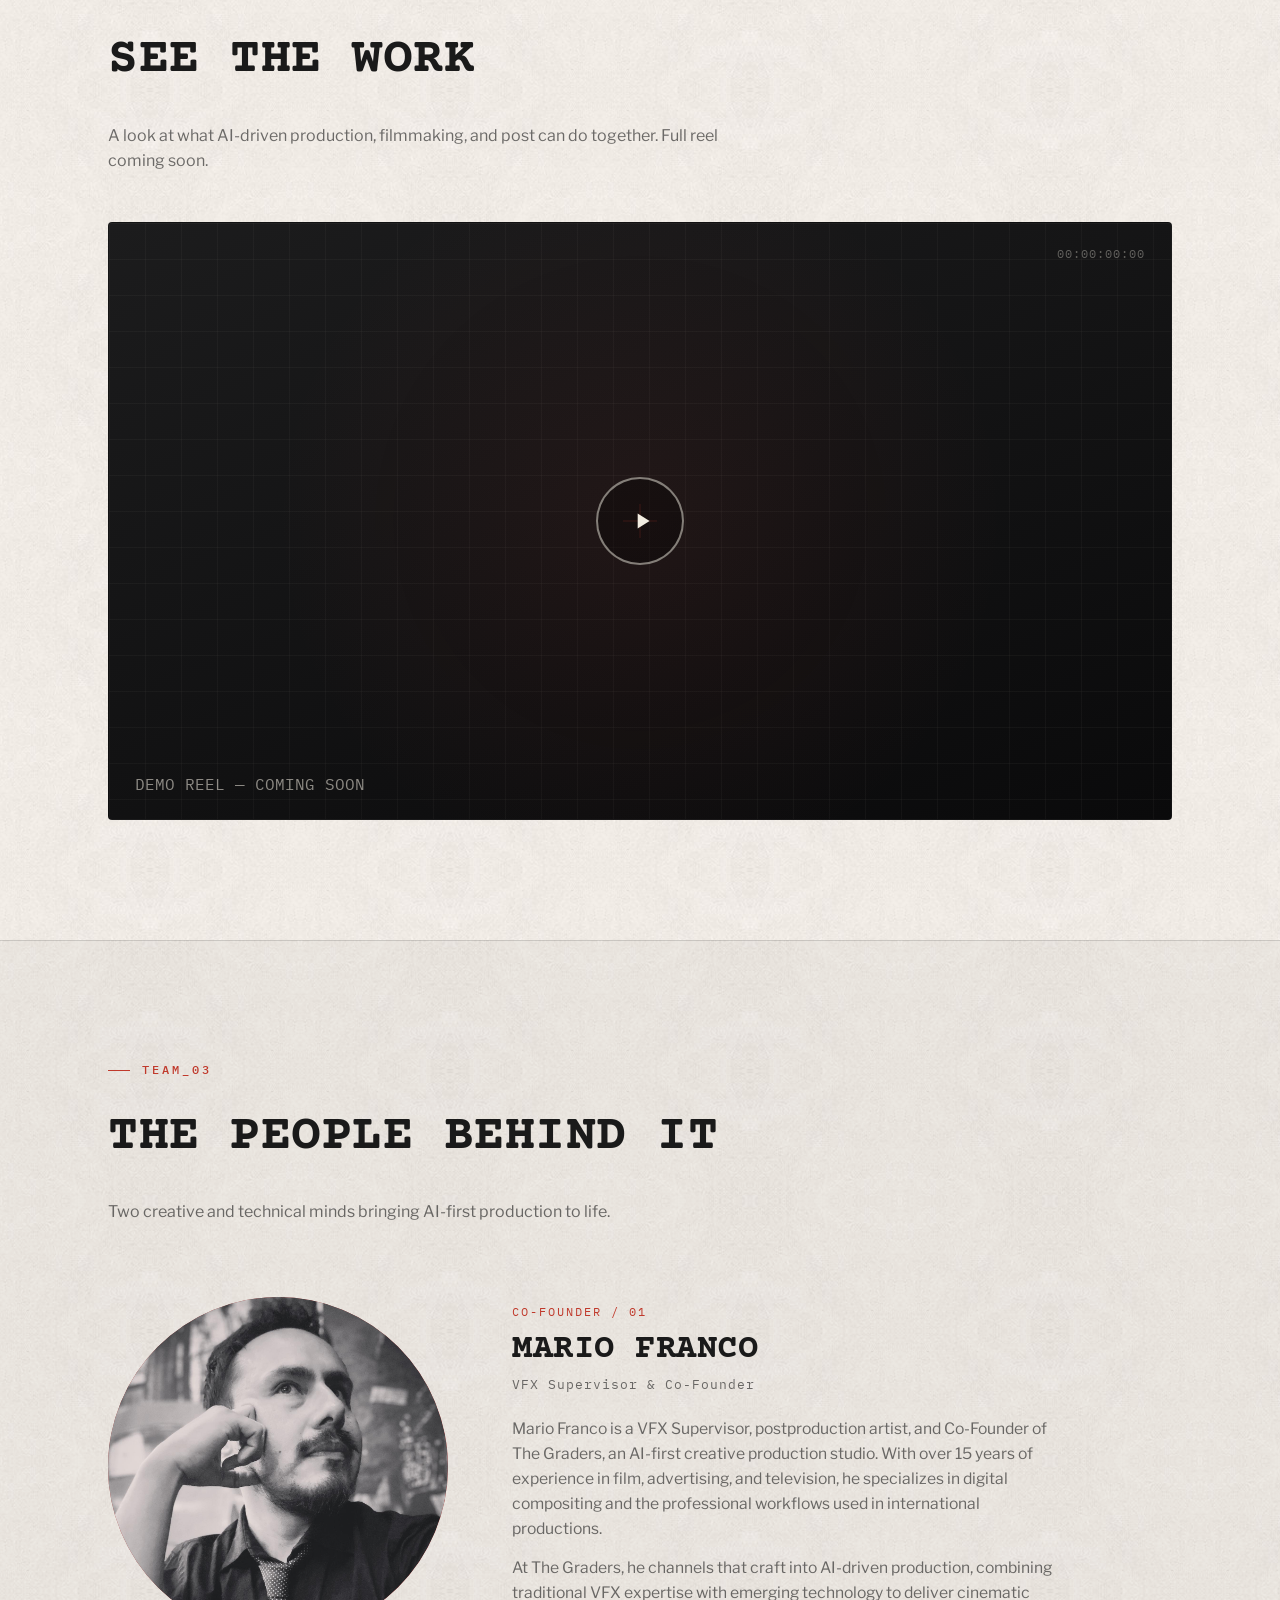
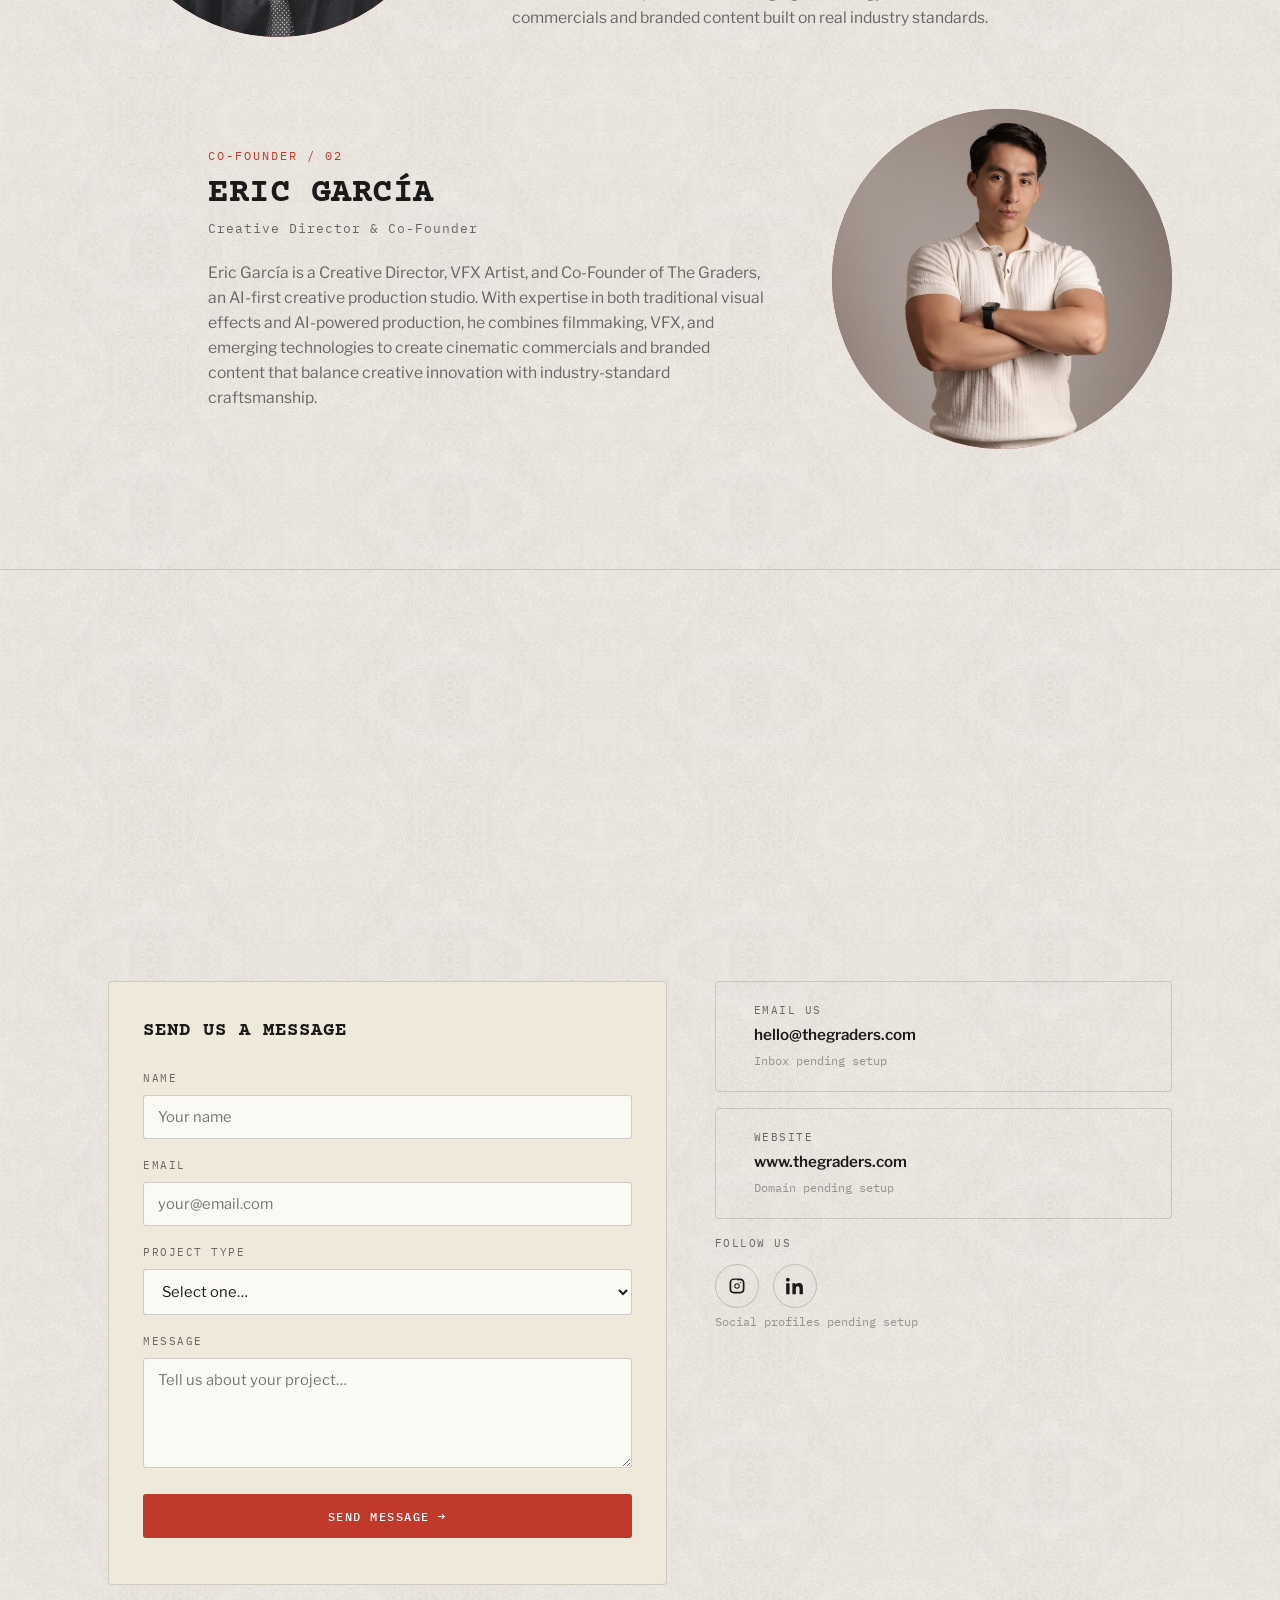
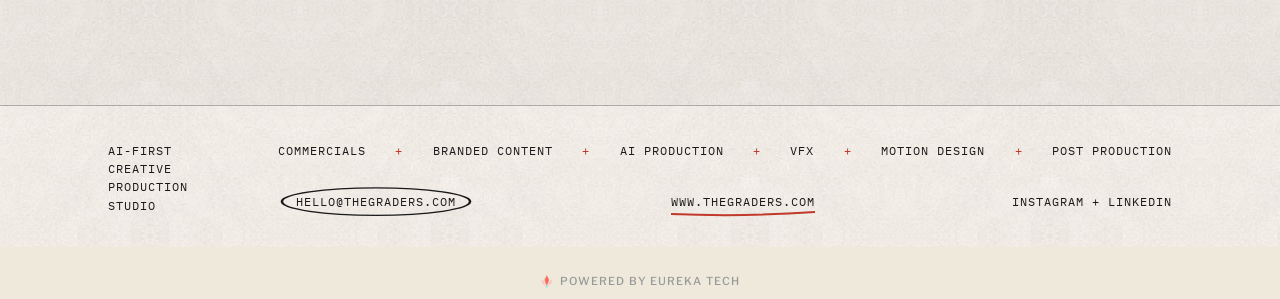
==== commit d2312b7c: "Rebrand: add B mark favicon + attribution (v1.2.4)" ====
--- a/index.html
+++ b/index.html
@@ -3,6 +3,9 @@
 <head>
 <meta charset="UTF-8" />
 <meta name="viewport" content="width=device-width, initial-scale=1.0" />
+<link rel="icon" type="image/x-icon" href="images/eureka/favicon.ico">
+<link rel="icon" type="image/png" sizes="32x32" href="images/eureka/favicon-32.png">
+<link rel="icon" type="image/png" sizes="16x16" href="images/eureka/favicon-16.png">
 <title>The Graders — AI-First Creative Production Studio</title>
 <meta name="description" content="The Graders is an AI-first creative production studio helping brands create high-quality commercials, branded content, and cinematic visuals." />
 <meta property="og:title" content="The Graders — AI-First Creative Production Studio" />
@@ -410,11 +413,9 @@
 
 <div class="eureka-credit">
   <a href="https://www.eurekawebsites.tech/" target="_blank" rel="noopener noreferrer"
-     style="font-size:0.62rem;letter-spacing:1.5px;text-transform:uppercase;color:rgba(44,58,74,0.45);text-decoration:none;transition:color 0.2s;"
+     style="font-size:11px;font-weight:500;letter-spacing:0.1em;text-transform:uppercase;color:rgba(44,58,74,0.45);text-decoration:none;transition:color 0.2s;"
      onmouseover="this.style.color='rgba(44,58,74,0.75)'"
-     onmouseout="this.style.color='rgba(44,58,74,0.45)'">
-    POWERED BY EUREKA TECH
-  </a>
+     onmouseout="this.style.color='rgba(44,58,74,0.45)'"><img src="images/eureka-b-64.png" alt="" style="width:14px;height:14px;display:inline-block;vertical-align:-3px;margin-right:6px;">POWERED BY EUREKA TECH</a>
 </div>
 
 <script>
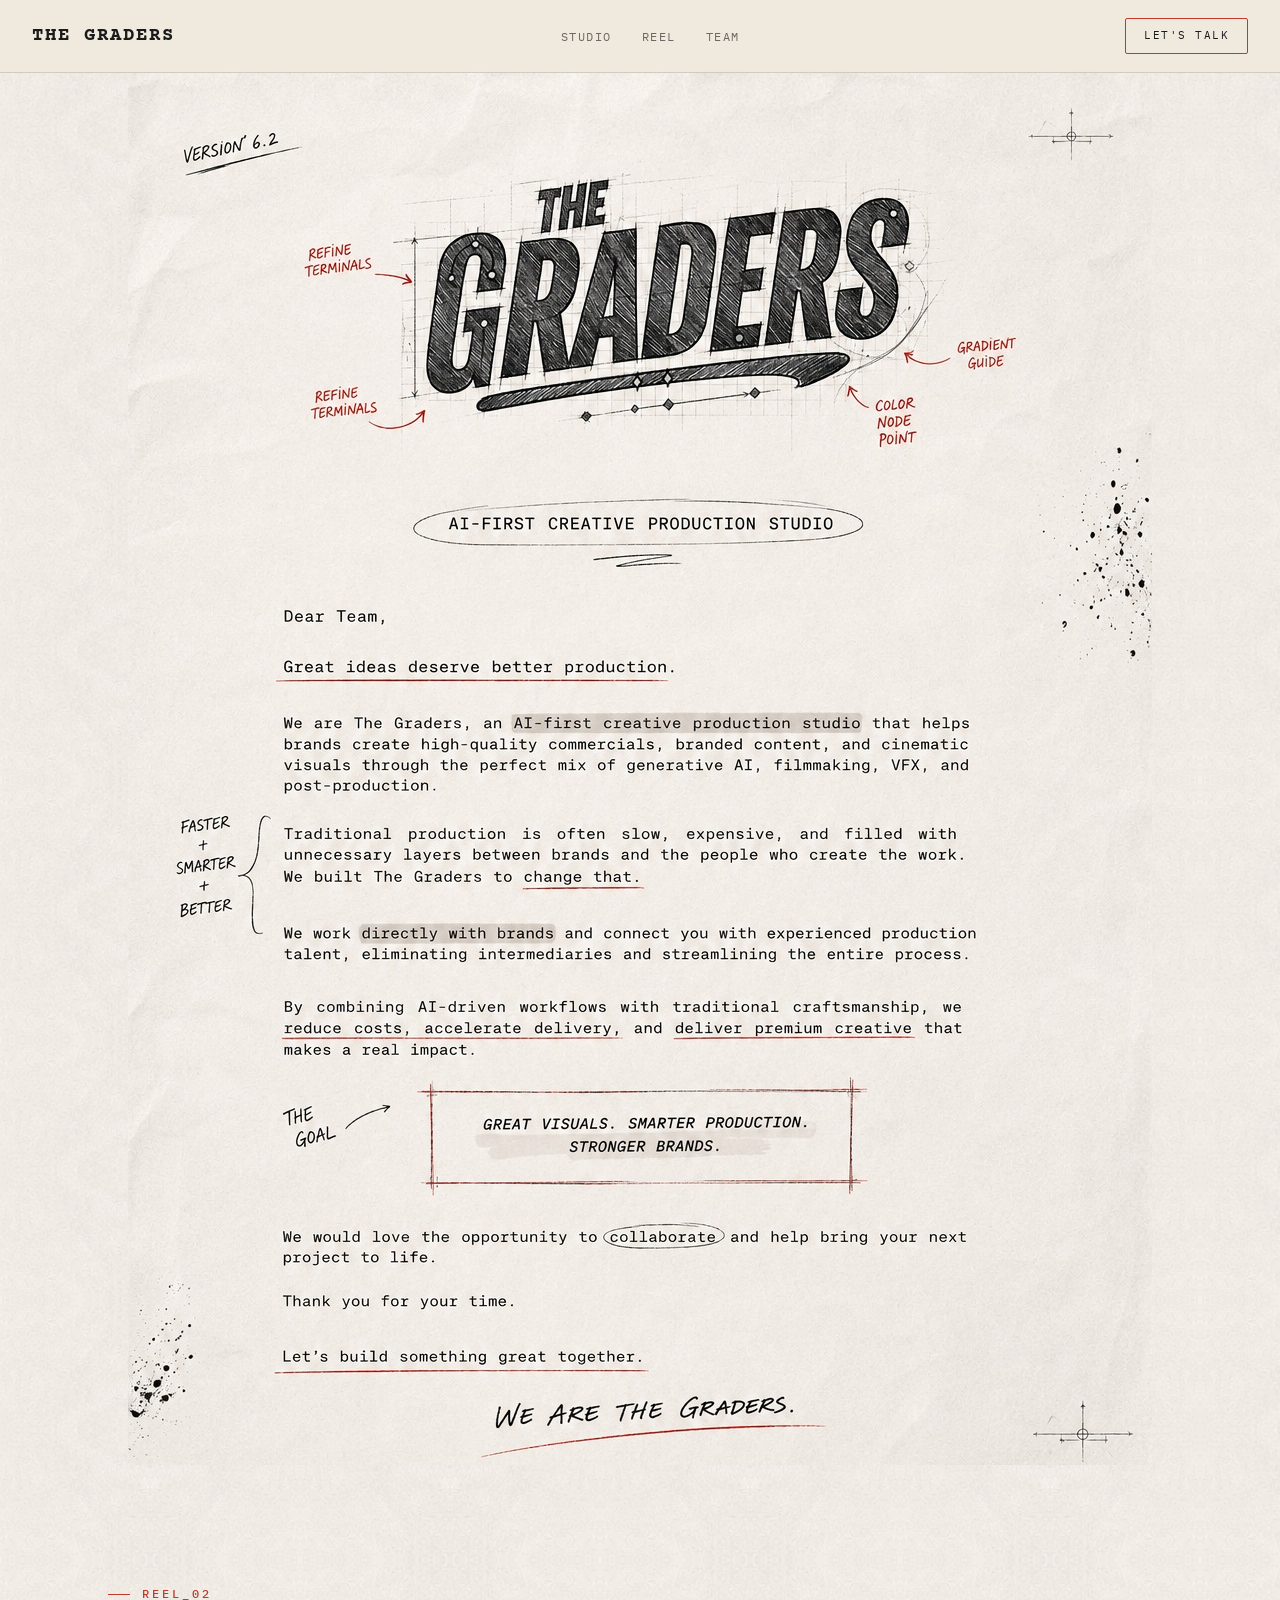
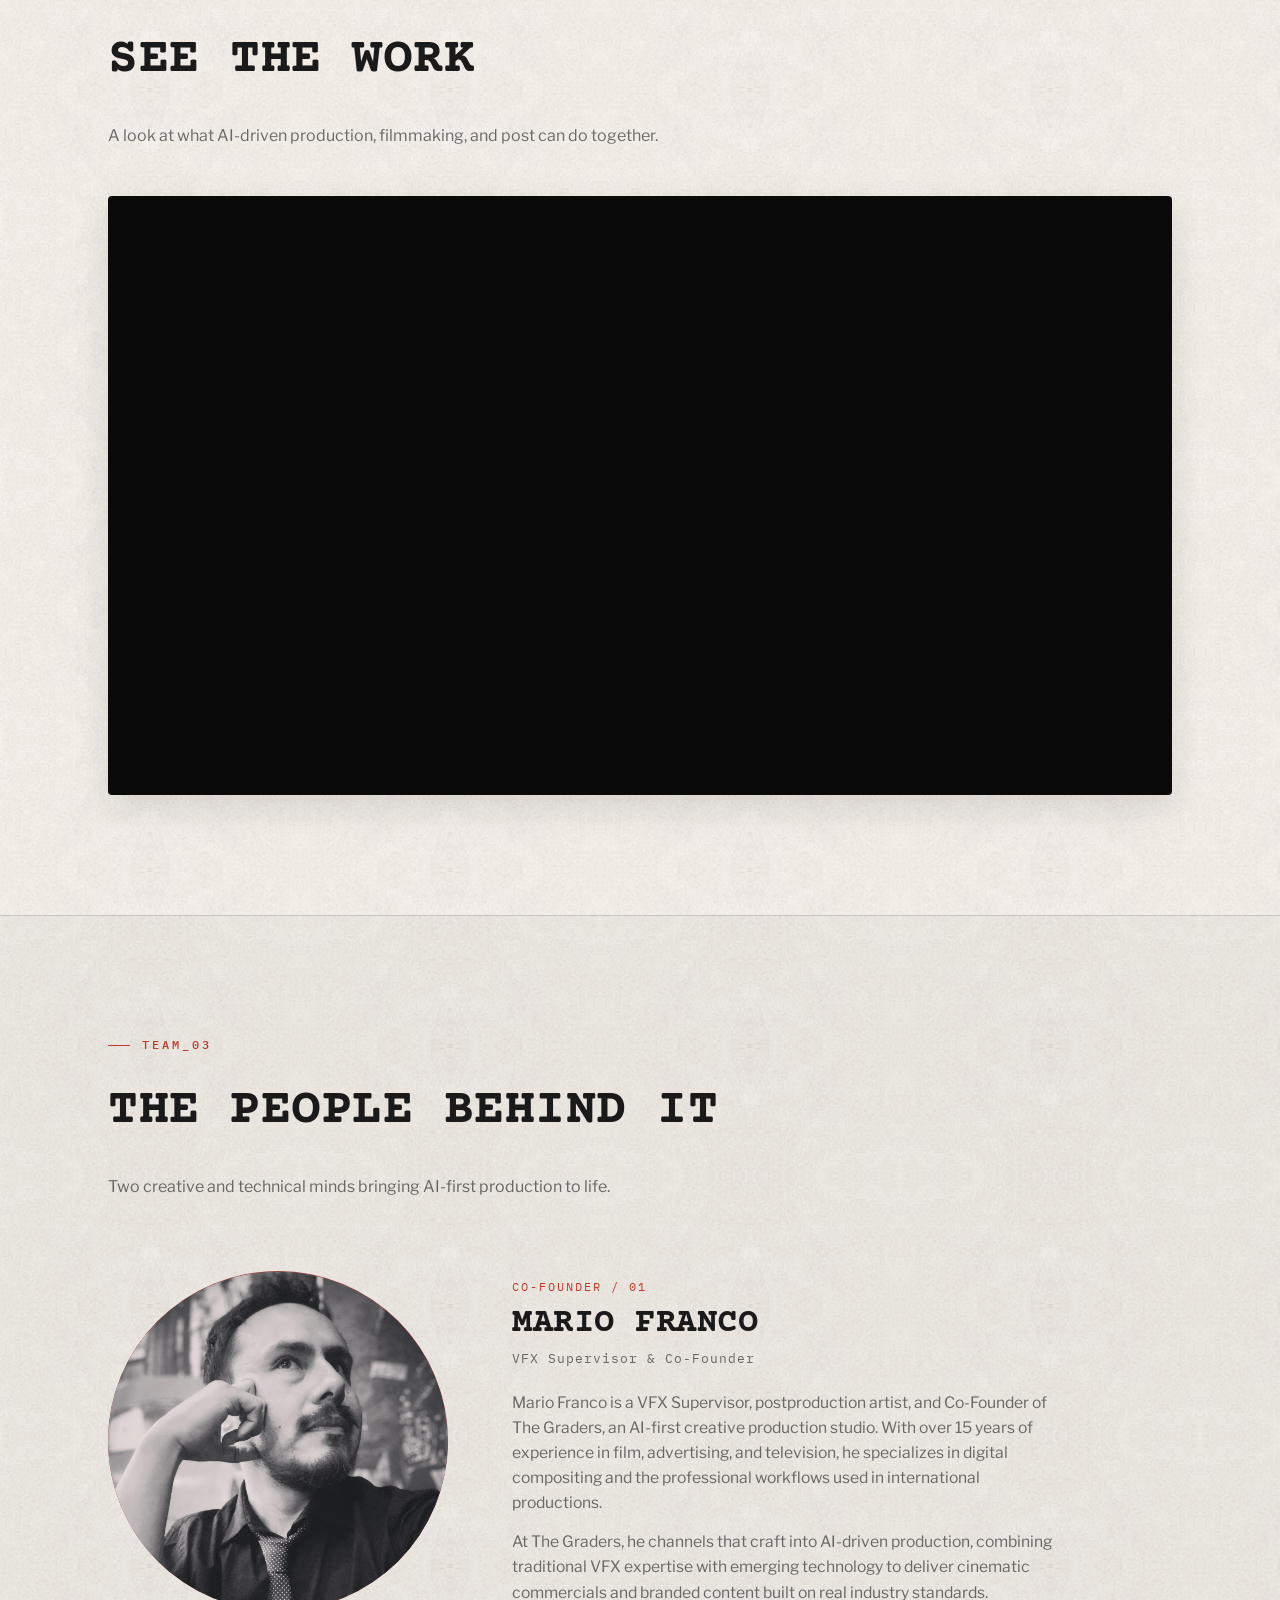
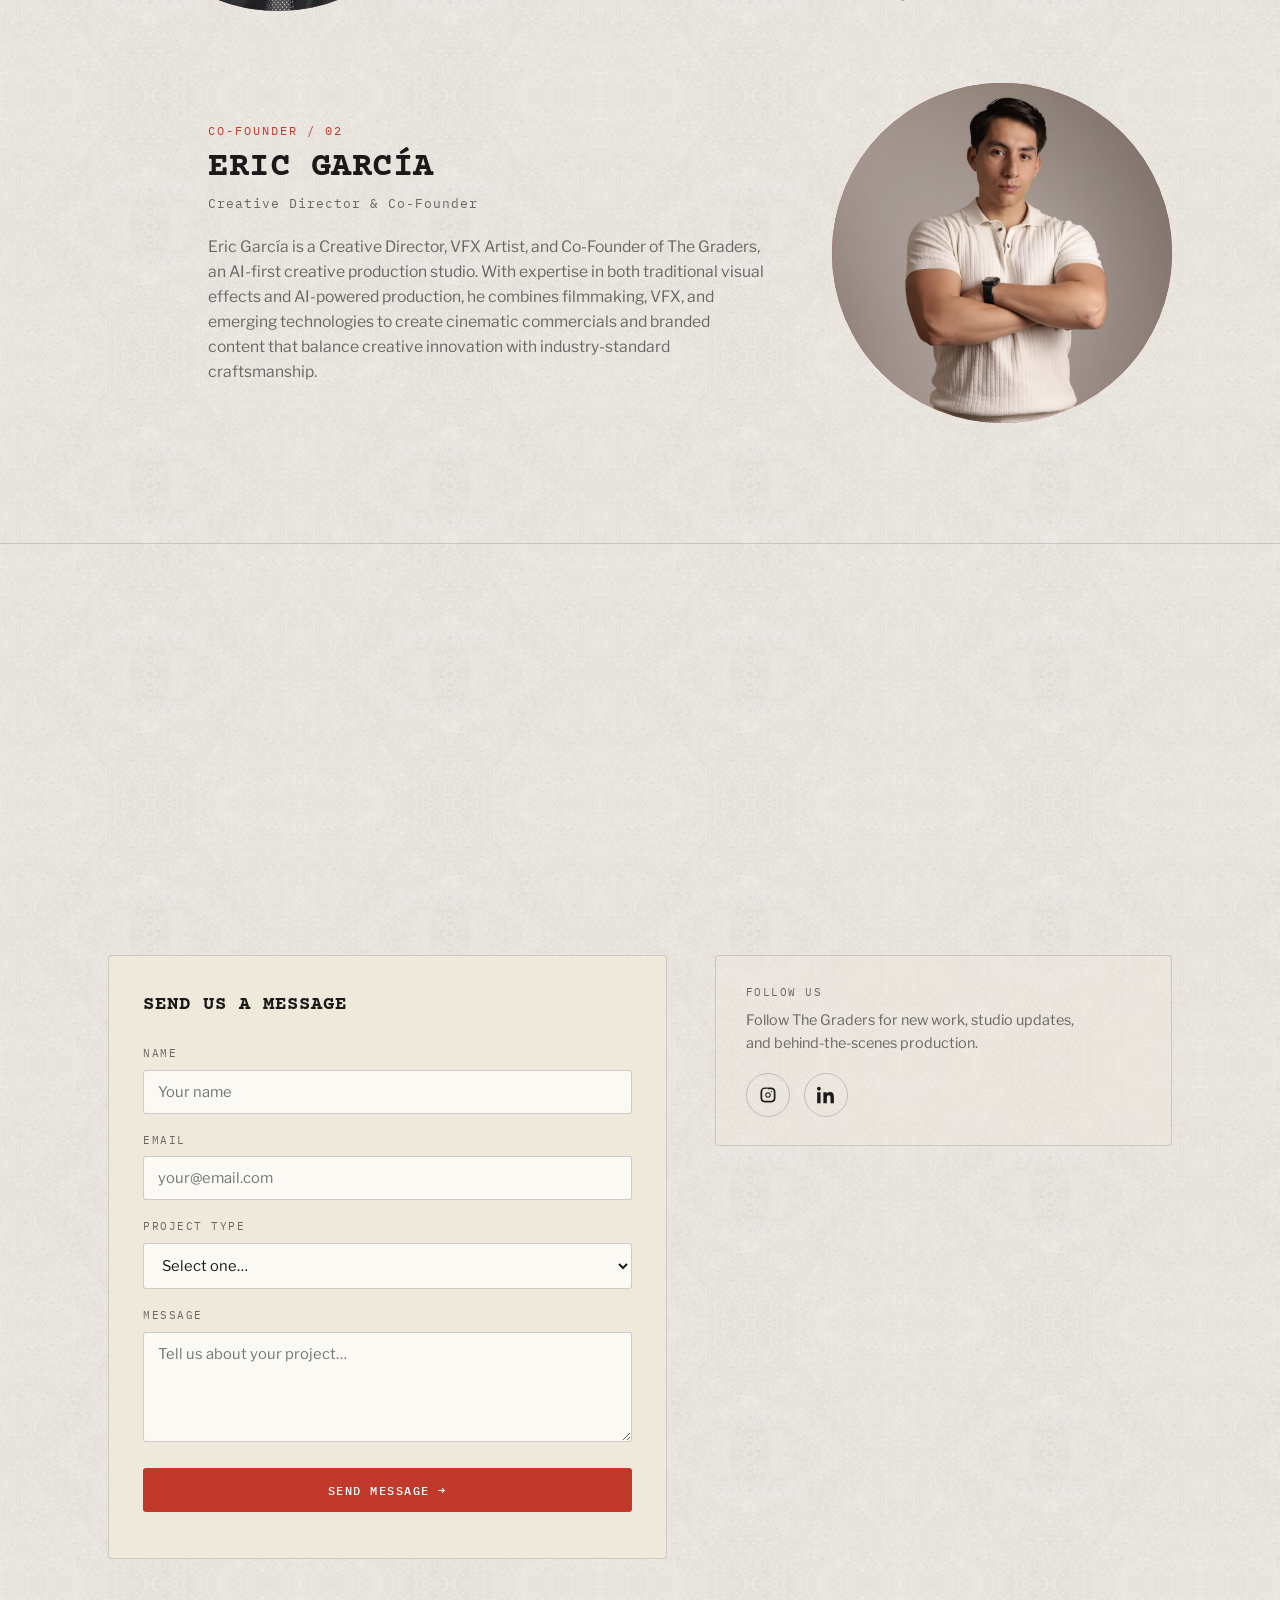
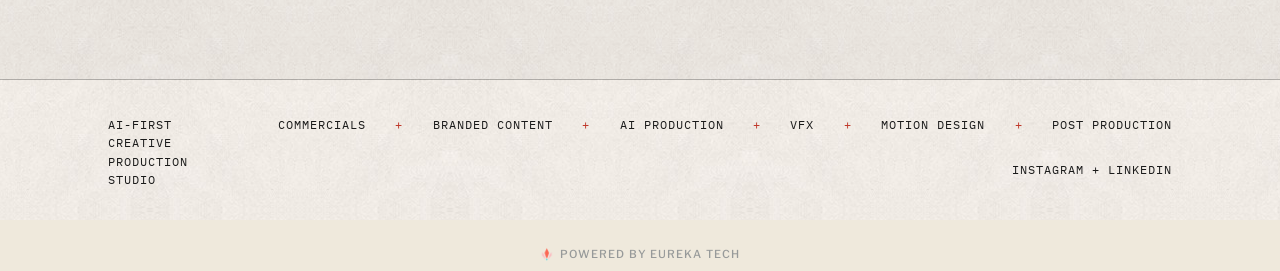
==== commit 3d1ba31f: "Update The Graders reel and social links" ====
--- a/index.html
+++ b/index.html
@@ -1,4 +1,4 @@
-﻿<!DOCTYPE html>
+<!DOCTYPE html>
 <html lang="en">
 <head>
 <meta charset="UTF-8" />
@@ -27,7 +27,7 @@
   }
   *{box-sizing:border-box;margin:0;padding:0;}
   html{scroll-behavior:smooth;}
-  @media (prefers-reduced-motion: reduce){ html{scroll-behavior:auto;} *{animation:none!important;transition:none!important;} }
+  @media (prefers-reduced-motion: reduce){html{scroll-behavior:auto;}*{animation:none!important;transition:none!important;}}
   body{
     background:#f0ebe5 url('paper-texture-tile.png') repeat;
     color:var(--paper);
@@ -48,7 +48,10 @@
     backdrop-filter:blur(10px);
     border-bottom:1px solid var(--line);
   }
-  .nav-logo{font-family:var(--typewriter);font-weight:700;font-size:1.2rem;letter-spacing:2px;text-transform:uppercase;}
+  .nav-logo{
+    font-family:'Courier Prime','Courier New',monospace;
+    font-weight:700;font-size:1.2rem;letter-spacing:2px;text-transform:uppercase;
+  }
   .nav-links{display:flex;gap:30px;list-style:none;}
   .nav-links a{font-family:'IBM Plex Mono',monospace;font-size:0.72rem;text-transform:uppercase;letter-spacing:1.5px;color:var(--paper-dim);text-decoration:none;transition:color .2s;}
   .nav-links a:hover{color:var(--paper);}
@@ -59,7 +62,7 @@
   }
   .nav-cta:hover{background:var(--red);}
   @media(max-width:760px){.nav-links{display:none;}}
-  .nav-cta:focus-visible, a:focus-visible, button:focus-visible, input:focus-visible, textarea:focus-visible, select:focus-visible{
+  .nav-cta:focus-visible,a:focus-visible,button:focus-visible,input:focus-visible,textarea:focus-visible,select:focus-visible{
     outline:2px solid var(--cyan);outline-offset:2px;
   }
 
@@ -75,8 +78,7 @@
     font-family:var(--typewriter);font-weight:700;
     font-size:clamp(2rem,4.5vw,3.1rem);
     text-transform:uppercase;letter-spacing:0.5px;
-    margin-bottom:22px;
-    text-wrap:balance;
+    margin-bottom:22px;text-wrap:balance;
   }
   .section-sub{color:var(--paper-dim);max-width:620px;font-size:1rem;}
 
@@ -84,65 +86,28 @@
   .reel-frame{
     position:relative;
     aspect-ratio:16/9;
-    background:
-      radial-gradient(circle at 50% 50%, rgba(193,57,46,0.08) 0%, transparent 60%),
-      linear-gradient(160deg,#1c1c1d 0%,#0a0a0b 100%);
+    background:#0a0a0b;
     border:1px solid rgba(26,26,26,0.2);
     border-radius:4px;
-    display:flex;align-items:center;justify-content:center;
     margin-top:48px;
     overflow:hidden;
-  }
-  .reel-frame::before{
-    content:"";position:absolute;inset:0;
-    background-image:linear-gradient(rgba(242,237,225,0.035) 1px, transparent 1px),linear-gradient(90deg, rgba(242,237,225,0.035) 1px, transparent 1px);
-    background-size:36px 36px;
-  }
-  .reel-crosshair{position:absolute;top:50%;left:50%;width:1px;height:34px;background:rgba(193,57,46,0.35);transform:translate(-50%,-50%);}
-  .reel-crosshair.h{width:34px;height:1px;}
-  .reel-play{
-    position:relative;z-index:1;
-    width:88px;height:88px;border-radius:50%;
-    border:2px solid rgba(242,237,225,0.5);
-    display:flex;align-items:center;justify-content:center;
-    transition:.2s;cursor:pointer;
-    background:rgba(0,0,0,0.3);
-  }
-  .reel-play:hover{border-color:var(--red);background:rgba(193,57,46,0.15);transform:translate(-50%,-50%) scale(1.05);}
-  .reel-play svg{width:26px;height:26px;fill:#f2ede1;margin-left:4px;}
-  .reel-label{
-    position:absolute;bottom:22px;left:26px;z-index:1;
-    color:rgba(242,237,225,0.55);
-  }
-  .reel-timecode{
-    position:absolute;top:22px;right:26px;z-index:1;
-    font-family:'IBM Plex Mono',monospace;font-size:0.72rem;letter-spacing:1px;color:rgba(242,237,225,0.35);
-  }
+    box-shadow:0 12px 36px rgba(26,26,26,0.12);
+  }
+  .reel-video{position:absolute;inset:0;width:100%;height:100%;border:0;display:block;background:#0a0a0b;}
 
   /* ---------- ABOUT ---------- */
-  .founder-row{
-    display:grid;grid-template-columns:340px 1fr;gap:64px;align-items:center;
-    margin-top:72px;
-  }
+  .founder-row{display:grid;grid-template-columns:340px 1fr;gap:64px;align-items:center;margin-top:72px;}
   .founder-row:first-of-type{margin-top:48px;}
   .founder-row.reverse{grid-template-columns:1fr 340px;}
   .founder-row.reverse .founder-photo-wrap{order:2;}
   .founder-row.reverse .founder-copy{order:1;}
   @media(max-width:780px){
-    .founder-row, .founder-row.reverse{grid-template-columns:1fr;gap:32px;}
-    .founder-row.reverse .founder-photo-wrap, .founder-row.reverse .founder-copy{order:initial;}
+    .founder-row,.founder-row.reverse{grid-template-columns:1fr;gap:32px;}
+    .founder-row.reverse .founder-photo-wrap,.founder-row.reverse .founder-copy{order:initial;}
   }
   .founder-photo-wrap{position:relative;width:100%;max-width:340px;justify-self:center;}
-  .founder-photo-circle{
-    width:100%;aspect-ratio:1;border-radius:50%;
-    background:#A34242;
-    display:flex;align-items:center;justify-content:center;overflow:hidden;
-  }
+  .founder-photo-circle{width:100%;aspect-ratio:1;border-radius:50%;background:#A34242;display:flex;align-items:center;justify-content:center;overflow:hidden;}
   .founder-photo-circle img{width:100%;height:100%;object-fit:cover;}
-  .founder-photo-placeholder{
-    font-family:'IBM Plex Mono',monospace;font-size:0.7rem;letter-spacing:1.5px;text-transform:uppercase;
-    color:rgba(255,255,255,0.6);text-align:center;padding:0 20px;
-  }
   .founder-copy{max-width:560px;}
   .founder-copy.align-right{margin-left:auto;}
   .founder-index{font-family:'IBM Plex Mono',monospace;font-size:0.72rem;color:var(--red);letter-spacing:2px;margin-bottom:10px;text-transform:uppercase;}
@@ -155,18 +120,16 @@
   .contact-section{background:linear-gradient(rgba(26,26,26,0.035),rgba(26,26,26,0.035)),#f0ebe5 url('paper-texture-tile.png') repeat;border-top:1px solid rgba(26,26,26,0.15);}
   .contact-layout{display:grid;grid-template-columns:1.1fr 0.9fr;gap:48px;margin-top:48px;align-items:start;}
   @media(max-width:800px){.contact-layout{grid-template-columns:1fr;}}
-  .contact-form{
-    background:var(--stage);border:1px solid rgba(26,26,26,0.15);border-radius:4px;padding:34px;
-  }
+  .contact-form{background:var(--stage);border:1px solid rgba(26,26,26,0.15);border-radius:4px;padding:34px;}
   .contact-form h3{font-family:var(--typewriter);font-weight:700;font-size:1.2rem;text-transform:uppercase;letter-spacing:1px;margin-bottom:24px;}
   .form-field{margin-bottom:18px;}
   .form-field label{display:block;font-family:'IBM Plex Mono',monospace;font-size:0.7rem;text-transform:uppercase;letter-spacing:1.5px;color:var(--paper-dim);margin-bottom:7px;}
-  .form-field input, .form-field textarea, .form-field select{
+  .form-field input,.form-field textarea,.form-field select{
     width:100%;padding:12px 14px;background:#fbf9f4;border:1px solid rgba(26,26,26,0.2);
     border-radius:3px;color:var(--paper);font-family:'Libre Franklin',sans-serif;font-size:0.92rem;
   }
   .form-field textarea{min-height:110px;resize:vertical;}
-  .form-field input:focus, .form-field textarea:focus, .form-field select:focus{outline:none;border-color:var(--red);}
+  .form-field input:focus,.form-field textarea:focus,.form-field select:focus{outline:none;border-color:var(--red);}
   .form-submit{
     width:100%;padding:14px;background:var(--red);color:#fff;border:none;border-radius:3px;
     font-family:'IBM Plex Mono',monospace;font-size:0.78rem;text-transform:uppercase;letter-spacing:1.5px;font-weight:500;cursor:pointer;transition:.2s;
@@ -174,55 +137,31 @@
   .form-submit:hover{background:#a02e24;}
   .form-msg{margin-top:12px;font-size:0.85rem;color:var(--paper-dim);}
   .contact-options{display:flex;flex-direction:column;gap:16px;}
-  .contact-card{
-    display:flex;align-items:center;gap:16px;
-    padding:20px 22px;border:1px solid rgba(26,26,26,0.15);border-radius:4px;
-    text-decoration:none;transition:.2s;
-  }
-  .contact-card:hover{border-color:rgba(193,57,46,0.5);}
-  .contact-icon{font-size:1.4rem;}
-  .contact-info-label{font-family:'IBM Plex Mono',monospace;font-size:0.68rem;text-transform:uppercase;letter-spacing:1.5px;color:var(--paper-dim);margin-bottom:4px;}
-  .contact-info-value{font-weight:600;font-size:0.95rem;color:var(--paper);}
+  .social-panel{padding:28px 30px;border:1px solid rgba(26,26,26,0.15);border-radius:4px;background:rgba(239,233,220,0.35);}
+  .contact-info-label{font-family:'IBM Plex Mono',monospace;font-size:0.68rem;text-transform:uppercase;letter-spacing:1.5px;color:var(--paper-dim);margin-bottom:8px;}
+  .social-copy{color:var(--paper-dim);font-size:0.9rem;max-width:340px;margin-bottom:18px;}
   .social-row{display:flex;gap:14px;margin-top:10px;}
   .social-icon{
     width:44px;height:44px;border-radius:50%;border:1px solid rgba(26,26,26,0.2);
     display:flex;align-items:center;justify-content:center;transition:.2s;text-decoration:none;
   }
-  .social-icon:hover{border-color:var(--red);background:rgba(193,57,46,0.08);}
+  .social-icon:hover{border-color:var(--red);background:rgba(193,57,46,0.08);transform:translateY(-2px);}
   .social-icon svg{width:18px;height:18px;fill:var(--paper);}
-  .tbd-note{font-family:'IBM Plex Mono',monospace;font-size:0.72rem;color:var(--paper-faint);margin-top:5px;}
 
   /* ---------- FOOTER ---------- */
-  .site-footer-main{
-    border-top:1px solid rgba(26,26,26,0.3);
-    padding:36px 0 30px;
-    background:#f0ebe5 url('paper-texture-tile.png') repeat;
-    position:relative;
-  }
+  .site-footer-main{border-top:1px solid rgba(26,26,26,0.3);padding:36px 0 30px;background:#f0ebe5 url('paper-texture-tile.png') repeat;position:relative;}
   .footer-grid{display:grid;grid-template-columns:150px 1fr;gap:20px;}
   @media(max-width:700px){.footer-grid{grid-template-columns:1fr;}}
-  .footer-brand-label{
-    font-family:'IBM Plex Mono',monospace;font-size:0.72rem;letter-spacing:1px;text-transform:uppercase;
-    line-height:1.6;color:var(--paper);
-  }
-  .footer-services{
-    font-family:'IBM Plex Mono',monospace;font-size:0.72rem;letter-spacing:1px;text-transform:uppercase;color:var(--paper);
-    display:flex;flex-wrap:wrap;align-items:center;justify-content:space-between;gap:10px;margin-bottom:26px;
-  }
+  .footer-brand-label{font-family:'IBM Plex Mono',monospace;font-size:0.72rem;letter-spacing:1px;text-transform:uppercase;line-height:1.6;color:var(--paper);}
+  .footer-services{font-family:'IBM Plex Mono',monospace;font-size:0.72rem;letter-spacing:1px;text-transform:uppercase;color:var(--paper);display:flex;flex-wrap:wrap;align-items:center;justify-content:space-between;gap:10px;margin-bottom:26px;}
   .footer-services .plus{color:var(--red);}
-  .footer-row2{
-    font-family:'IBM Plex Mono',monospace;font-size:0.75rem;letter-spacing:1px;text-transform:uppercase;color:var(--paper);
-    display:flex;flex-wrap:wrap;align-items:center;justify-content:space-between;gap:32px;
-  }
+  .footer-row2{font-family:'IBM Plex Mono',monospace;font-size:0.75rem;letter-spacing:1px;text-transform:uppercase;color:var(--paper);display:flex;flex-wrap:wrap;align-items:center;justify-content:flex-end;gap:32px;}
   .footer-row2 a{text-decoration:none;color:var(--paper);}
-  .footer-email-wrap{position:relative;display:inline-flex;padding:6px 18px;}
-  .footer-email-wrap svg{position:absolute;inset:0;width:100%;height:100%;overflow:visible;color:var(--paper);}
-  .footer-site-wrap{position:relative;display:inline-block;}
-  .footer-site-wrap svg{position:absolute;left:0;bottom:-6px;width:100%;height:8px;color:var(--red);}
   .footer-social{display:flex;align-items:center;gap:8px;}
+  .footer-social a:hover{color:var(--red);}
   .eureka-credit{text-align:center;padding:20px 0 6px;background:var(--stage);}
 
-  .fade-up{opacity:0;transform:translateY(24px);transition:opacity .7s ease, transform .7s ease;}
+  .fade-up{opacity:0;transform:translateY(24px);transition:opacity .7s ease,transform .7s ease;}
   .fade-up.in{opacity:1;transform:translateY(0);}
 </style>
 </head>
@@ -238,8 +177,8 @@
   <a href="#contact" class="nav-cta">Let's talk</a>
 </nav>
 
-<!-- HERO + MANIFESTO (design images, see INSTRUCTIONS.md) -->
-<div style="max-width:1024px;margin:0 auto;padding-top:68px;">
+<!-- HERO + MANIFESTO -->
+<div id="manifesto" style="max-width:1024px;margin:0 auto;padding-top:68px;">
   <img src="hero-top.png" alt="The Graders — AI-First Creative Production Studio" style="width:100%;height:auto;display:block;" />
   <img src="manifesto-body-full.png" alt="The Graders manifesto: Dear Team letter" style="width:100%;height:auto;display:block;" />
 </div>
@@ -249,15 +188,15 @@
   <div class="wrap fade-up">
     <div class="frame-label mono">REEL_02</div>
     <h2 class="section-title">See the work</h2>
-    <p class="section-sub">A look at what AI-driven production, filmmaking, and post can do together. Full reel coming soon.</p>
+    <p class="section-sub">A look at what AI-driven production, filmmaking, and post can do together.</p>
     <div class="reel-frame">
-      <div class="reel-crosshair"></div>
-      <div class="reel-crosshair h"></div>
-      <div class="reel-play">
-        <svg viewBox="0 0 24 24"><path d="M8 5v14l11-7z"/></svg>
-      </div>
-      <div class="reel-label mono">DEMO REEL — COMING SOON</div>
-      <div class="reel-timecode">00:00:00:00</div>
+      <iframe
+        class="reel-video"
+        src="https://drive.google.com/file/d/1bzyOVguF66tLUBxBOMNs5p0JNJ45Omwr/preview"
+        title="The Graders VFX Reel"
+        allow="autoplay; fullscreen"
+        allowfullscreen
+        loading="lazy"></iframe>
     </div>
   </div>
 </section>
@@ -269,7 +208,6 @@
     <h2 class="section-title">The people behind it</h2>
     <p class="section-sub">Two creative and technical minds bringing AI-first production to life.</p>
 
-    <!-- Founder 01 -->
     <div class="founder-row">
       <div class="founder-photo-wrap">
         <div class="founder-photo-circle">
@@ -287,7 +225,6 @@
       </div>
     </div>
 
-    <!-- Founder 02 -->
     <div class="founder-row reverse">
       <div class="founder-photo-wrap">
         <div class="founder-photo-circle">
@@ -319,7 +256,7 @@
         <h3>Send us a message</h3>
         <form action="https://api.web3forms.com/submit" method="POST" onsubmit="handleFormSubmit(event)">
           <input type="hidden" name="access_key" value="3525af30-710c-4ad5-b601-162c04665abc" />
-          <input type="hidden" name="subject" value="New message from thegraders.com" />
+          <input type="hidden" name="subject" value="New message from thegraders.studio" />
           <input type="hidden" name="redirect" value="false" />
           <div class="form-field">
             <label>Name</label>
@@ -350,34 +287,19 @@
           <div class="form-msg" id="formMsg"></div>
         </form>
       </div>
+
       <div class="contact-options">
-        <div class="contact-card" style="cursor:default;">
-          <span class="contact-icon"><svg viewBox="0 0 24 24" fill="none" stroke="currentColor" stroke-width="1.6"><rect x="2.5" y="5" width="19" height="14" rx="2"/><path d="M3 6.5l9 6.5 9-6.5"/></svg></span>
-          <div>
-            <div class="contact-info-label">Email us</div>
-            <div class="contact-info-value">hello@thegraders.com</div>
-            <div class="tbd-note">Inbox pending setup</div>
-          </div>
-        </div>
-        <div class="contact-card" style="cursor:default;">
-          <span class="contact-icon"><svg viewBox="0 0 24 24" fill="none" stroke="currentColor" stroke-width="1.6"><circle cx="12" cy="12" r="9.5"/><path d="M2.5 12h19M12 2.5c2.8 2.6 4.3 6 4.3 9.5s-1.5 6.9-4.3 9.5c-2.8-2.6-4.3-6-4.3-9.5S9.2 5.1 12 2.5z"/></svg></span>
-          <div>
-            <div class="contact-info-label">Website</div>
-            <div class="contact-info-value">www.thegraders.com</div>
-            <div class="tbd-note">Domain pending setup</div>
-          </div>
-        </div>
-        <div>
-          <div class="contact-info-label mono" style="margin-bottom:12px;">Follow us</div>
+        <div class="social-panel">
+          <div class="contact-info-label mono">Follow us</div>
+          <p class="social-copy">Follow The Graders for new work, studio updates, and behind-the-scenes production.</p>
           <div class="social-row">
-            <a href="#" class="social-icon" aria-label="Instagram">
+            <a href="https://www.instagram.com/thegraders.studio?utm_source=qr" target="_blank" rel="noopener noreferrer" class="social-icon" aria-label="The Graders on Instagram">
               <svg viewBox="0 0 24 24"><path d="M12 2c2.7 0 3.05.01 4.12.06 1.06.05 1.79.22 2.43.47.66.26 1.21.6 1.76 1.15.55.55.89 1.1 1.15 1.76.25.64.42 1.37.47 2.43.05 1.07.06 1.42.06 4.12s-.01 3.05-.06 4.12c-.05 1.06-.22 1.79-.47 2.43a4.9 4.9 0 0 1-1.15 1.76 4.9 4.9 0 0 1-1.76 1.15c-.64.25-1.37.42-2.43.47-1.07.05-1.42.06-4.12.06s-3.05-.01-4.12-.06c-1.06-.05-1.79-.22-2.43-.47a4.9 4.9 0 0 1-1.76-1.15 4.9 4.9 0 0 1-1.15-1.76c-.25-.64-.42-1.37-.47-2.43C2.01 15.05 2 14.7 2 12s.01-3.05.06-4.12c.05-1.06.22-1.79.47-2.43.26-.66.6-1.21 1.15-1.76A4.9 4.9 0 0 1 5.44 2.53c.64-.25 1.37-.42 2.43-.47C8.95 2.01 9.3 2 12 2zm0 1.8c-2.65 0-2.97.01-4.02.06-.86.04-1.33.18-1.64.3-.41.16-.71.35-1.02.66-.31.31-.5.61-.66 1.02-.12.31-.26.78-.3 1.64C4.31 8.03 4.3 8.35 4.3 12s.01 2.97.06 4.02c.04.86.18 1.33.3 1.64.16.41.35.71.66 1.02.31.31.61.5 1.02.66.31.12.78.26 1.64.3 1.05.05 1.37.06 4.02.06s2.97-.01 4.02-.06c.86-.04 1.33-.18 1.64-.3.41-.16.71-.35 1.02-.66.31-.31.5-.61.66-1.02.12-.31.26-.78.3-1.64.05-1.05.06-1.37.06-4.02s-.01-2.97-.06-4.02c-.04-.86-.18-1.33-.3-1.64a2.7 2.7 0 0 0-.66-1.02 2.7 2.7 0 0 0-1.02-.66c-.31-.12-.78-.26-1.64-.3-1.05-.05-1.37-.06-4.02-.06zm0 4.6a3.6 3.6 0 1 1 0 7.2 3.6 3.6 0 0 1 0-7.2zm0 5.94a2.34 2.34 0 1 0 0-4.68 2.34 2.34 0 0 0 0 4.68zm4.58-6.09a.84.84 0 1 1 0-1.68.84.84 0 0 1 0 1.68z"/></svg>
             </a>
-            <a href="#" class="social-icon" aria-label="LinkedIn">
+            <a href="https://www.linkedin.com/in/mario-franco-56a5602b0?utm_source=share_via&amp;utm_content=profile&amp;utm_medium=member_ios" target="_blank" rel="noopener noreferrer" class="social-icon" aria-label="Mario Franco on LinkedIn">
               <svg viewBox="0 0 24 24"><path d="M4.98 3.5C4.98 4.88 3.87 6 2.5 6S0 4.88 0 3.5 1.12 1 2.5 1s2.48 1.12 2.48 2.5zM.24 8.25h4.52V23H.24V8.25zM8.5 8.25h4.33v2.01h.06c.6-1.14 2.07-2.34 4.26-2.34 4.55 0 5.39 3 5.39 6.9V23h-4.52v-6.85c0-1.63-.03-3.73-2.27-3.73-2.28 0-2.63 1.78-2.63 3.61V23H8.5V8.25z"/></svg>
             </a>
           </div>
-          <div class="tbd-note">Social profiles pending setup</div>
         </div>
       </div>
     </div>
@@ -397,15 +319,11 @@
         <span>Post Production</span>
       </div>
       <div class="footer-row2">
-        <span class="footer-email-wrap">
-          <svg viewBox="0 0 100 34" preserveAspectRatio="none" fill="none" stroke="currentColor" stroke-width="1.3"><ellipse cx="50" cy="17" rx="48" ry="15"/></svg>
-          <a href="mailto:hello@thegraders.com">HELLO@THEGRADERS.COM</a>
+        <span class="footer-social">
+          <a href="https://www.instagram.com/thegraders.studio?utm_source=qr" target="_blank" rel="noopener noreferrer">Instagram</a>
+          <span class="plus">+</span>
+          <a href="https://www.linkedin.com/in/mario-franco-56a5602b0?utm_source=share_via&amp;utm_content=profile&amp;utm_medium=member_ios" target="_blank" rel="noopener noreferrer">LinkedIn</a>
         </span>
-        <span class="footer-site-wrap">
-          <a href="#">WWW.THEGRADERS.COM</a>
-          <svg viewBox="0 0 100 8" preserveAspectRatio="none"><path d="M0,5 Q50,8 100,3" stroke="currentColor" stroke-width="2" fill="none"/></svg>
-        </span>
-        <span class="footer-social"><a href="#">Instagram</a> <span class="plus">+</span> <a href="#">LinkedIn</a></span>
       </div>
     </div>
   </div>
@@ -421,29 +339,29 @@
 <script>
   function handleFormSubmit(e){
     e.preventDefault();
-    var form = e.target;
-    var msg = document.getElementById('formMsg');
-    var data = new FormData(form);
-    msg.textContent = 'Sending…';
-    fetch(form.action, { method:'POST', body:data, headers:{ 'Accept':'application/json' } })
-      .then(function(r){ return r.json(); })
+    var form=e.target;
+    var msg=document.getElementById('formMsg');
+    var data=new FormData(form);
+    msg.textContent='Sending…';
+    fetch(form.action,{method:'POST',body:data,headers:{'Accept':'application/json'}})
+      .then(function(r){return r.json();})
       .then(function(json){
-        if (json.success) {
-          msg.textContent = 'Message sent — we will get back to you soon.';
+        if(json.success){
+          msg.textContent='Message sent — we will get back to you soon.';
           form.reset();
-        } else {
-          msg.textContent = 'Something went wrong. Please try again.';
+        }else{
+          msg.textContent='Something went wrong. Please try again.';
         }
       })
-      .catch(function(){ msg.textContent = 'Something went wrong. Please try again.'; });
-  }
-
-  var observer = new IntersectionObserver(function(entries){
+      .catch(function(){msg.textContent='Something went wrong. Please try again.';});
+  }
+
+  var observer=new IntersectionObserver(function(entries){
     entries.forEach(function(entry){
-      if (entry.isIntersecting) entry.target.classList.add('in');
+      if(entry.isIntersecting)entry.target.classList.add('in');
     });
-  }, { threshold: 0.15 });
-  document.querySelectorAll('.fade-up').forEach(function(el){ observer.observe(el); });
+  },{threshold:0.15});
+  document.querySelectorAll('.fade-up').forEach(function(el){observer.observe(el);});
 </script>
 
 </body>
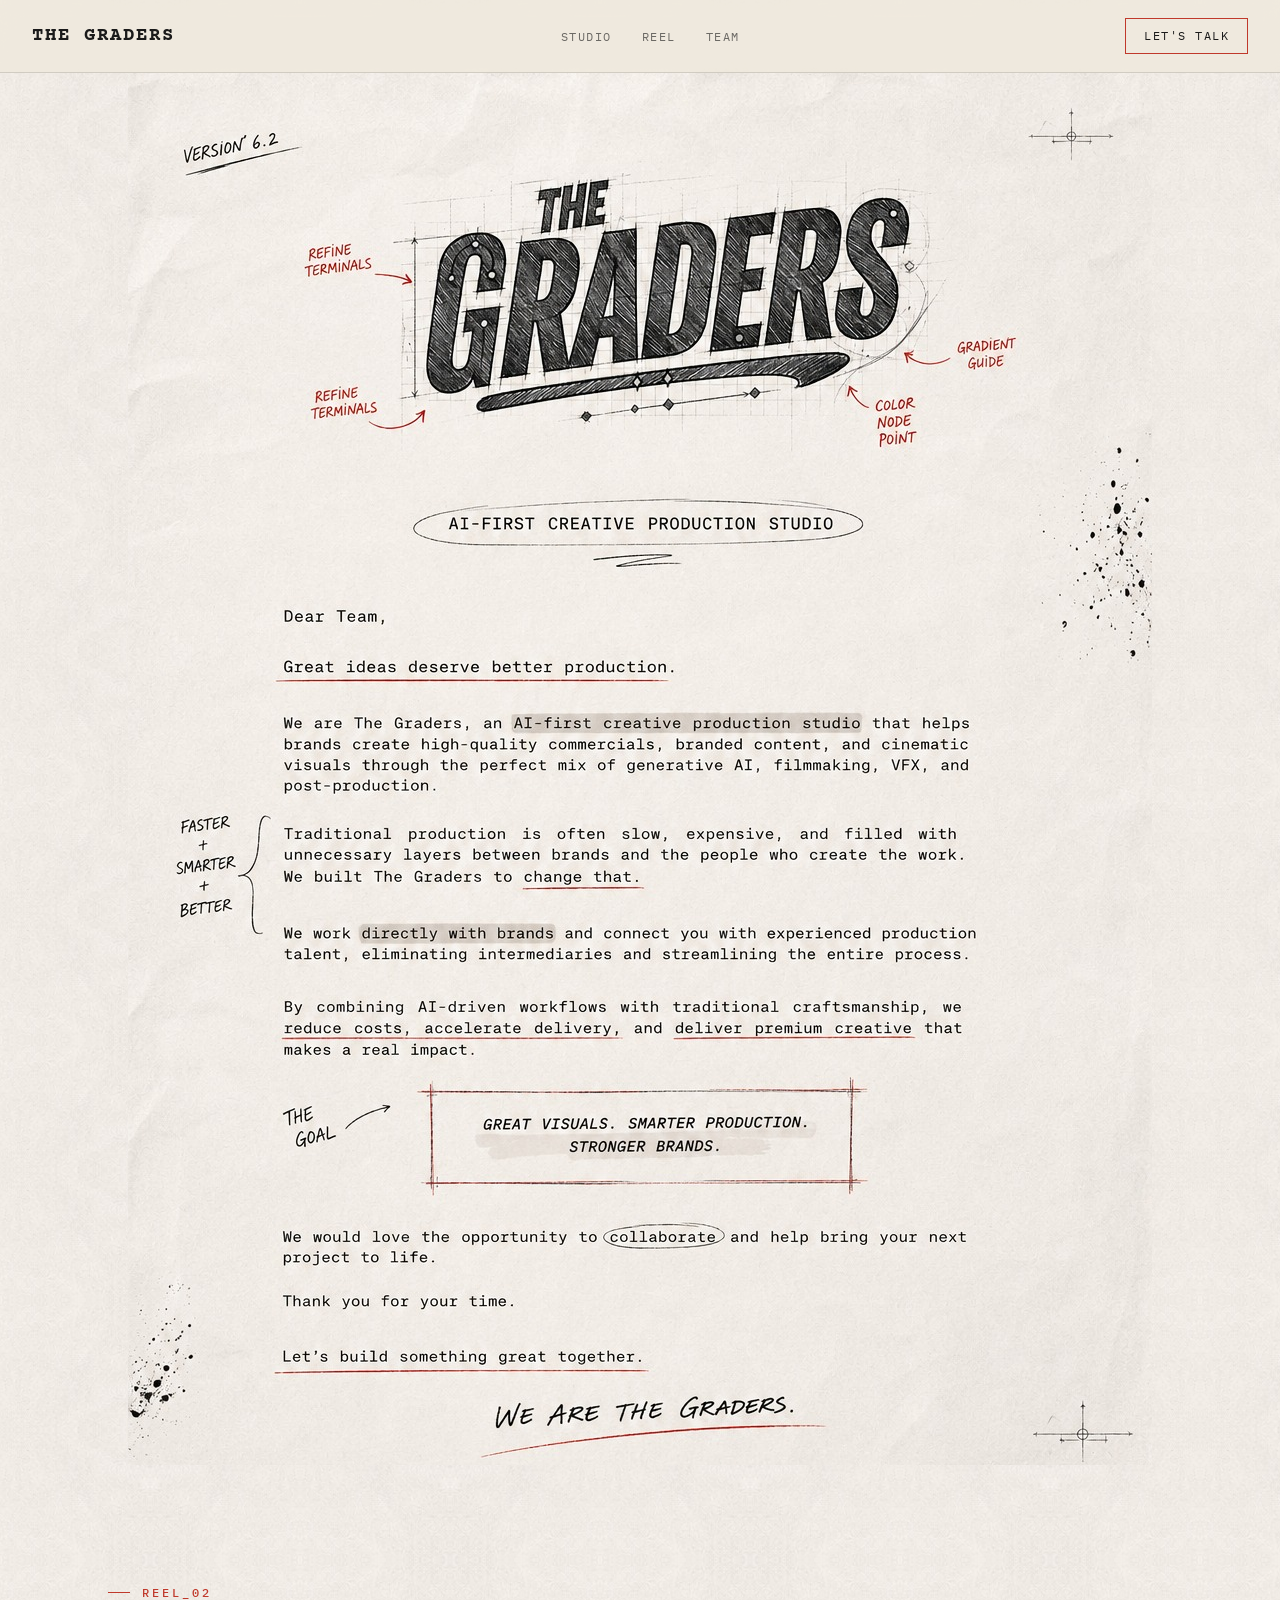
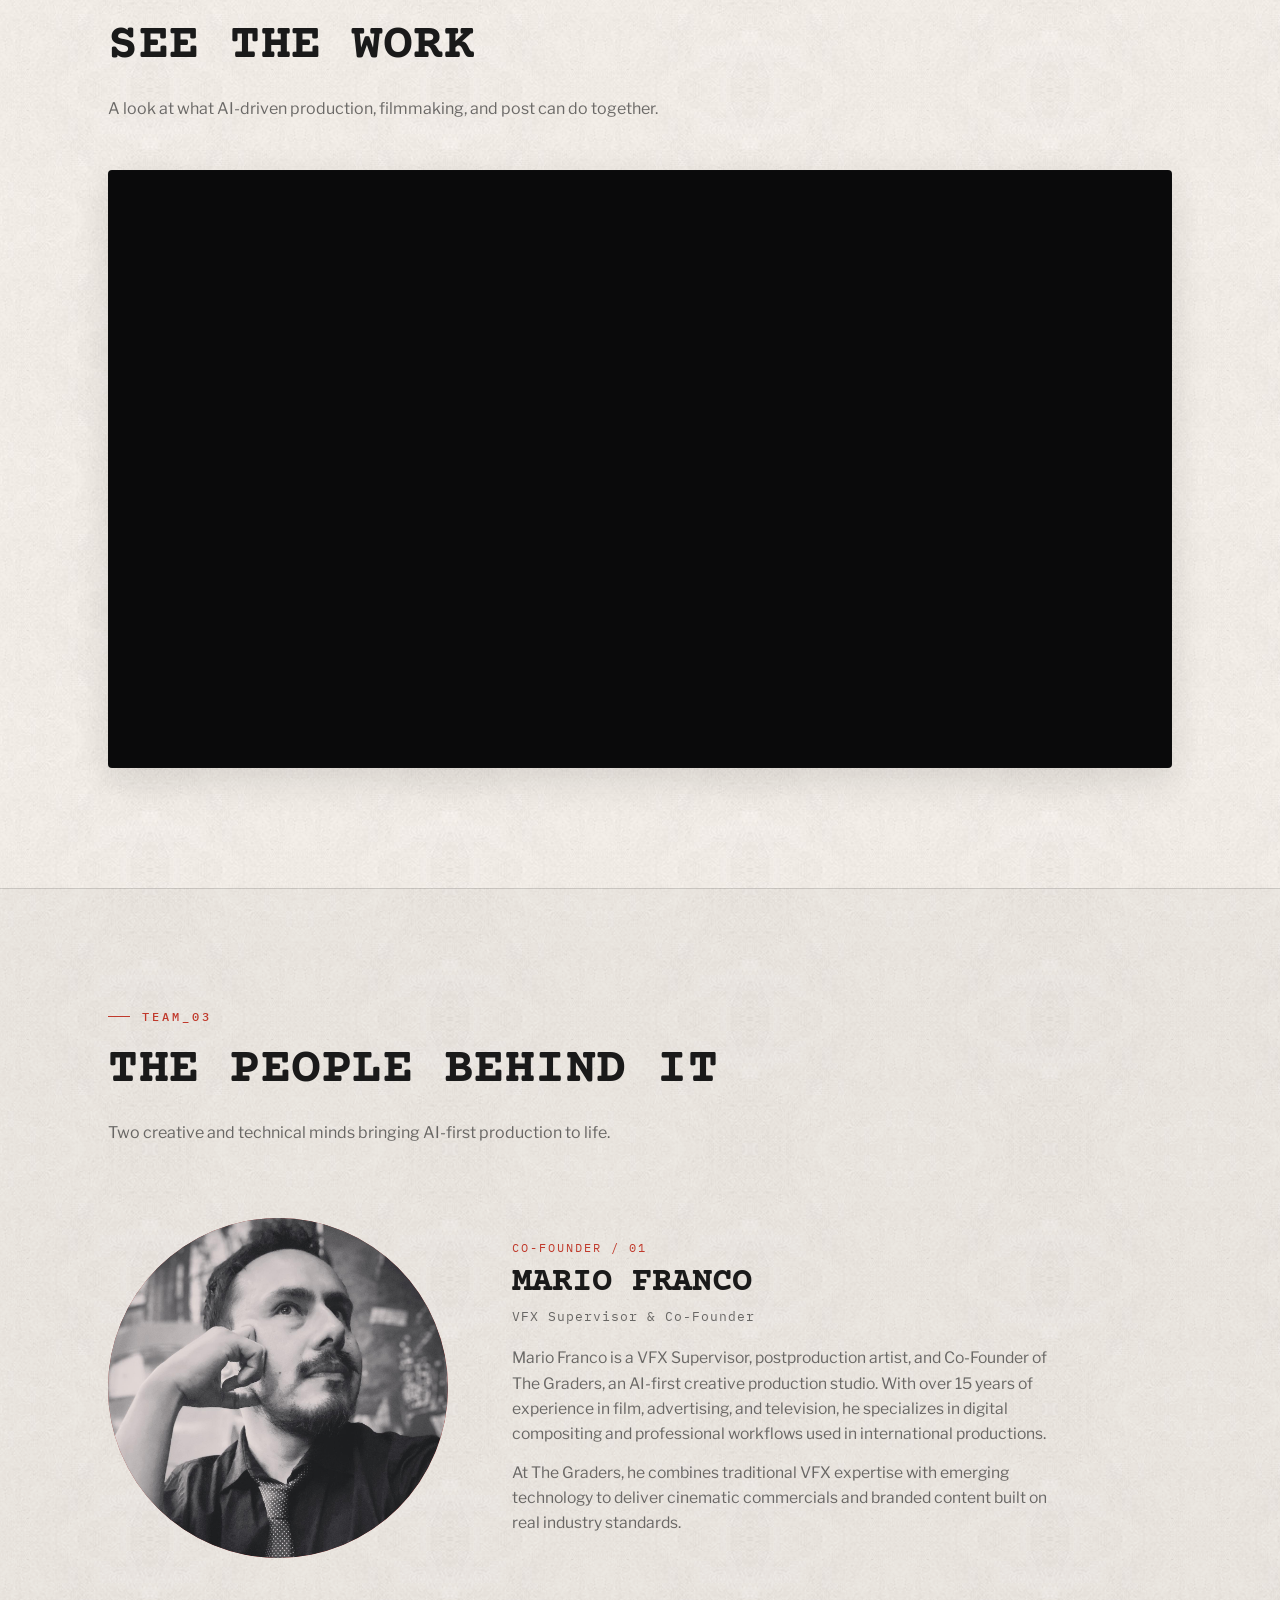
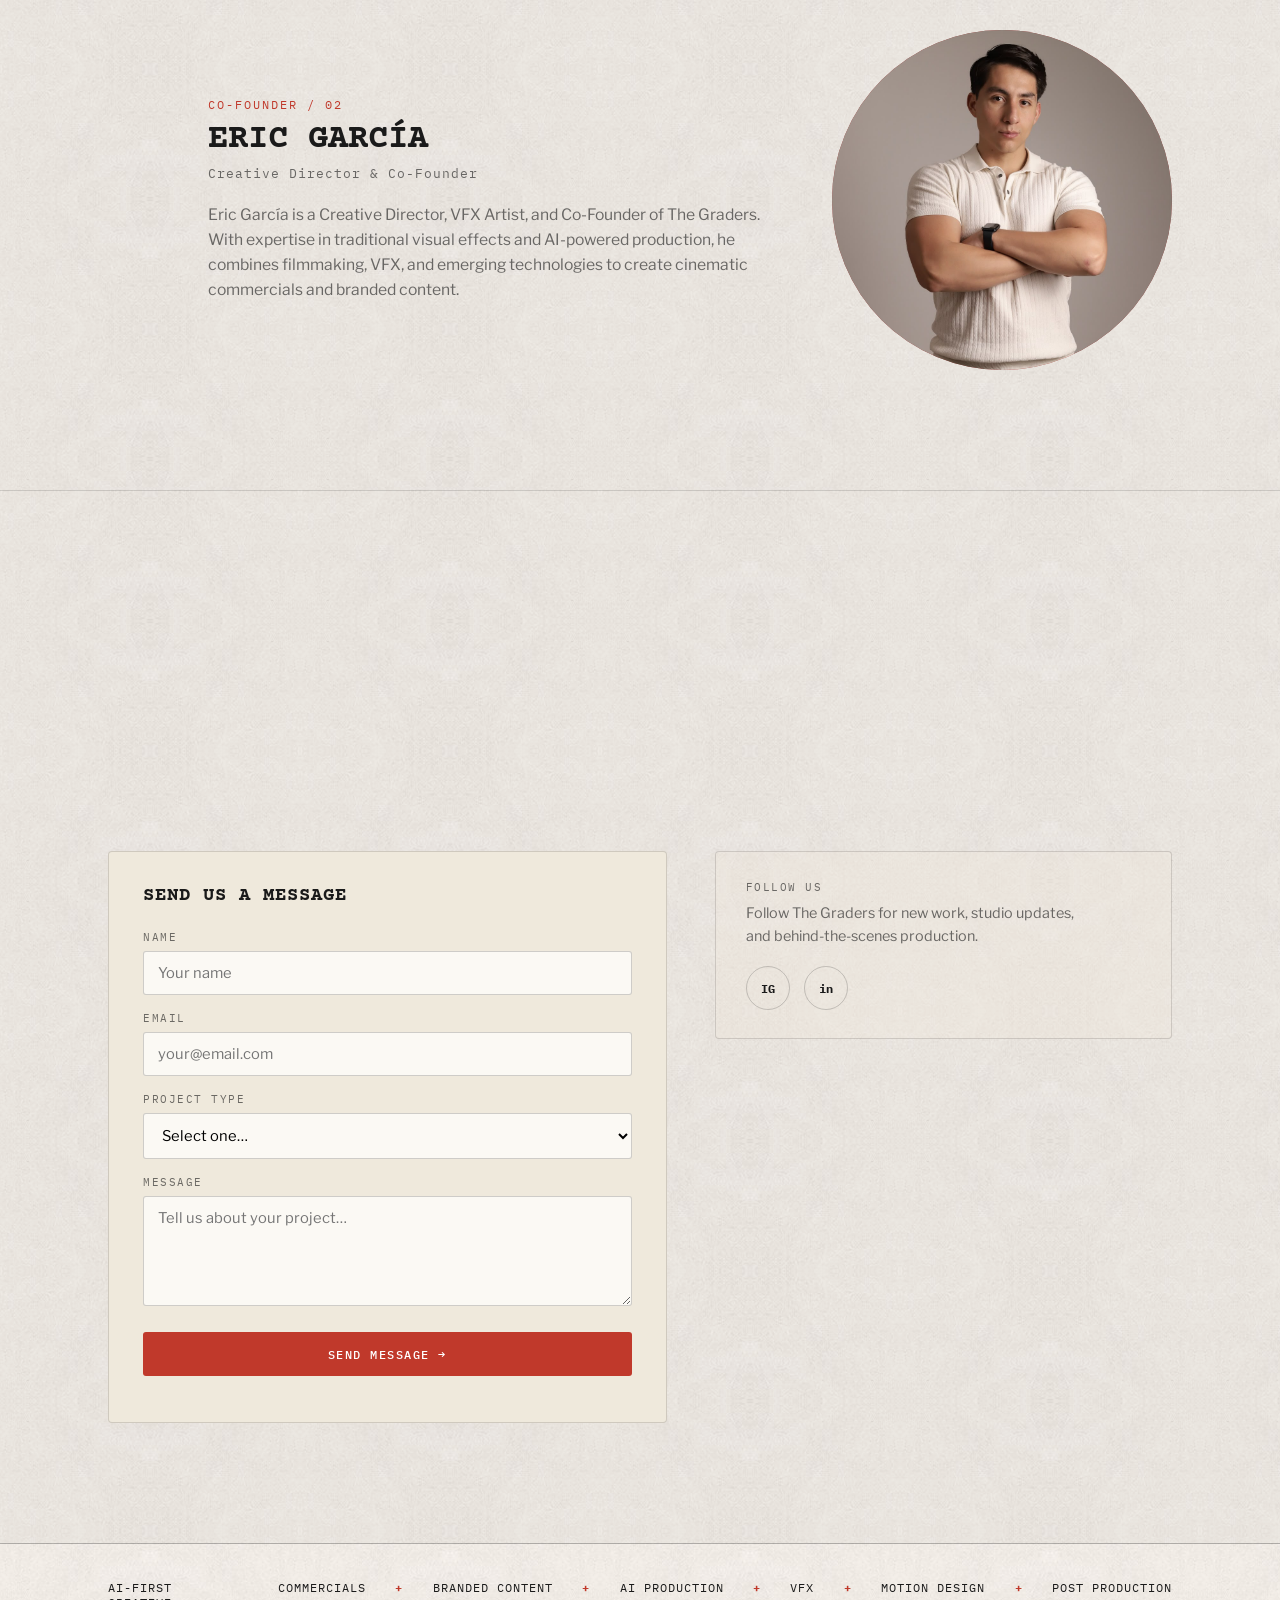
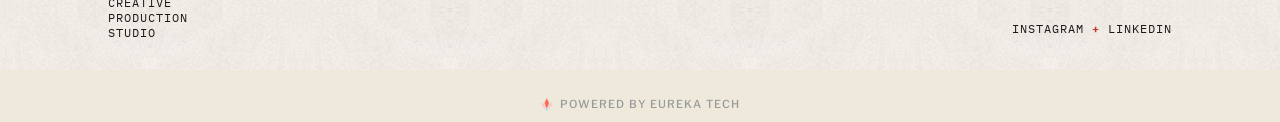
==== commit 9d136258: "Finalize SEO, accessibility, responsive polish, and hosting sync" ====
--- a/index.html
+++ b/index.html
@@ -1,368 +1,33 @@
 <!DOCTYPE html>
 <html lang="en">
 <head>
-<meta charset="UTF-8" />
-<meta name="viewport" content="width=device-width, initial-scale=1.0" />
-<link rel="icon" type="image/x-icon" href="images/eureka/favicon.ico">
-<link rel="icon" type="image/png" sizes="32x32" href="images/eureka/favicon-32.png">
-<link rel="icon" type="image/png" sizes="16x16" href="images/eureka/favicon-16.png">
+<meta charset="UTF-8">
+<meta name="viewport" content="width=device-width,initial-scale=1">
 <title>The Graders — AI-First Creative Production Studio</title>
-<meta name="description" content="The Graders is an AI-first creative production studio helping brands create high-quality commercials, branded content, and cinematic visuals." />
-<meta property="og:title" content="The Graders — AI-First Creative Production Studio" />
-<meta property="og:description" content="We help brands create high-quality commercials, branded content, and cinematic visuals through the perfect mix of generative AI, filmmaking, VFX, and post-production." />
-<link rel="preconnect" href="https://fonts.googleapis.com">
-<link rel="preconnect" href="https://fonts.gstatic.com" crossorigin>
-<link href="https://fonts.googleapis.com/css2?family=Courier+Prime:wght@400;700&family=IBM+Plex+Mono:wght@400;500&family=Libre+Franklin:wght@400;500;600&display=swap" rel="stylesheet">
-<style>
-  :root{
-    --stage:#efe9dc;
-    --stage-2:#e6ded0;
-    --paper:#1a1a1a;
-    --paper-dim:rgba(26,26,26,0.62);
-    --paper-faint:rgba(26,26,26,0.4);
-    --red:#c0392b;
-    --cyan:#8a1f16;
-    --line:rgba(26,26,26,0.14);
-    --typewriter:'American Typewriter','Courier Prime','Courier New',Courier,monospace;
-  }
-  *{box-sizing:border-box;margin:0;padding:0;}
-  html{scroll-behavior:smooth;}
-  @media (prefers-reduced-motion: reduce){html{scroll-behavior:auto;}*{animation:none!important;transition:none!important;}}
-  body{
-    background:#f0ebe5 url('paper-texture-tile.png') repeat;
-    color:var(--paper);
-    font-family:'Libre Franklin',sans-serif;
-    line-height:1.6;
-    overflow-x:hidden;
-  }
-  a{color:inherit;}
-  .wrap{max-width:1120px;margin:0 auto;padding:0 28px;}
-  .mono{font-family:'IBM Plex Mono',monospace;}
-
-  /* ---------- NAV ---------- */
-  nav{
-    position:fixed;top:0;left:0;right:0;z-index:100;
-    display:flex;align-items:center;justify-content:space-between;
-    padding:18px 32px;
-    background:rgba(239,233,220,0.8);
-    backdrop-filter:blur(10px);
-    border-bottom:1px solid var(--line);
-  }
-  .nav-logo{
-    font-family:'Courier Prime','Courier New',monospace;
-    font-weight:700;font-size:1.2rem;letter-spacing:2px;text-transform:uppercase;
-  }
-  .nav-links{display:flex;gap:30px;list-style:none;}
-  .nav-links a{font-family:'IBM Plex Mono',monospace;font-size:0.72rem;text-transform:uppercase;letter-spacing:1.5px;color:var(--paper-dim);text-decoration:none;transition:color .2s;}
-  .nav-links a:hover{color:var(--paper);}
-  .nav-cta{
-    padding:8px 18px;border:1px solid var(--red);border-radius:2px;
-    font-family:'IBM Plex Mono',monospace;font-size:0.7rem;text-transform:uppercase;letter-spacing:1.5px;
-    text-decoration:none;color:var(--paper)!important;transition:.2s;
-  }
-  .nav-cta:hover{background:var(--red);}
-  @media(max-width:760px){.nav-links{display:none;}}
-  .nav-cta:focus-visible,a:focus-visible,button:focus-visible,input:focus-visible,textarea:focus-visible,select:focus-visible{
-    outline:2px solid var(--cyan);outline-offset:2px;
-  }
-
-  /* ---------- SECTION SHARED ---------- */
-  section{padding:120px 0;position:relative;}
-  .frame-label{
-    display:flex;align-items:center;gap:12px;
-    font-family:'IBM Plex Mono',monospace;font-size:0.72rem;letter-spacing:3px;
-    color:var(--red);font-weight:500;margin-bottom:18px;text-transform:uppercase;
-  }
-  .frame-label::before{content:"";width:22px;height:1px;background:var(--red);}
-  .section-title{
-    font-family:var(--typewriter);font-weight:700;
-    font-size:clamp(2rem,4.5vw,3.1rem);
-    text-transform:uppercase;letter-spacing:0.5px;
-    margin-bottom:22px;text-wrap:balance;
-  }
-  .section-sub{color:var(--paper-dim);max-width:620px;font-size:1rem;}
-
-  /* ---------- DEMO REEL ---------- */
-  .reel-frame{
-    position:relative;
-    aspect-ratio:16/9;
-    background:#0a0a0b;
-    border:1px solid rgba(26,26,26,0.2);
-    border-radius:4px;
-    margin-top:48px;
-    overflow:hidden;
-    box-shadow:0 12px 36px rgba(26,26,26,0.12);
-  }
-  .reel-video{position:absolute;inset:0;width:100%;height:100%;border:0;display:block;background:#0a0a0b;}
-
-  /* ---------- ABOUT ---------- */
-  .founder-row{display:grid;grid-template-columns:340px 1fr;gap:64px;align-items:center;margin-top:72px;}
-  .founder-row:first-of-type{margin-top:48px;}
-  .founder-row.reverse{grid-template-columns:1fr 340px;}
-  .founder-row.reverse .founder-photo-wrap{order:2;}
-  .founder-row.reverse .founder-copy{order:1;}
-  @media(max-width:780px){
-    .founder-row,.founder-row.reverse{grid-template-columns:1fr;gap:32px;}
-    .founder-row.reverse .founder-photo-wrap,.founder-row.reverse .founder-copy{order:initial;}
-  }
-  .founder-photo-wrap{position:relative;width:100%;max-width:340px;justify-self:center;}
-  .founder-photo-circle{width:100%;aspect-ratio:1;border-radius:50%;background:#A34242;display:flex;align-items:center;justify-content:center;overflow:hidden;}
-  .founder-photo-circle img{width:100%;height:100%;object-fit:cover;}
-  .founder-copy{max-width:560px;}
-  .founder-copy.align-right{margin-left:auto;}
-  .founder-index{font-family:'IBM Plex Mono',monospace;font-size:0.72rem;color:var(--red);letter-spacing:2px;margin-bottom:10px;text-transform:uppercase;}
-  .founder-name{font-family:var(--typewriter);font-weight:700;font-size:2.1rem;text-transform:uppercase;letter-spacing:0.5px;line-height:1.05;}
-  .founder-role{font-family:'IBM Plex Mono',monospace;color:var(--paper-dim);font-size:0.8rem;letter-spacing:1px;margin-top:8px;margin-bottom:20px;}
-  .founder-bio{color:var(--paper-dim);font-size:0.98rem;display:flex;flex-direction:column;gap:14px;}
-  .founder-bio strong{color:var(--paper);}
-
-  /* ---------- CONTACT ---------- */
-  .contact-section{background:linear-gradient(rgba(26,26,26,0.035),rgba(26,26,26,0.035)),#f0ebe5 url('paper-texture-tile.png') repeat;border-top:1px solid rgba(26,26,26,0.15);}
-  .contact-layout{display:grid;grid-template-columns:1.1fr 0.9fr;gap:48px;margin-top:48px;align-items:start;}
-  @media(max-width:800px){.contact-layout{grid-template-columns:1fr;}}
-  .contact-form{background:var(--stage);border:1px solid rgba(26,26,26,0.15);border-radius:4px;padding:34px;}
-  .contact-form h3{font-family:var(--typewriter);font-weight:700;font-size:1.2rem;text-transform:uppercase;letter-spacing:1px;margin-bottom:24px;}
-  .form-field{margin-bottom:18px;}
-  .form-field label{display:block;font-family:'IBM Plex Mono',monospace;font-size:0.7rem;text-transform:uppercase;letter-spacing:1.5px;color:var(--paper-dim);margin-bottom:7px;}
-  .form-field input,.form-field textarea,.form-field select{
-    width:100%;padding:12px 14px;background:#fbf9f4;border:1px solid rgba(26,26,26,0.2);
-    border-radius:3px;color:var(--paper);font-family:'Libre Franklin',sans-serif;font-size:0.92rem;
-  }
-  .form-field textarea{min-height:110px;resize:vertical;}
-  .form-field input:focus,.form-field textarea:focus,.form-field select:focus{outline:none;border-color:var(--red);}
-  .form-submit{
-    width:100%;padding:14px;background:var(--red);color:#fff;border:none;border-radius:3px;
-    font-family:'IBM Plex Mono',monospace;font-size:0.78rem;text-transform:uppercase;letter-spacing:1.5px;font-weight:500;cursor:pointer;transition:.2s;
-  }
-  .form-submit:hover{background:#a02e24;}
-  .form-msg{margin-top:12px;font-size:0.85rem;color:var(--paper-dim);}
-  .contact-options{display:flex;flex-direction:column;gap:16px;}
-  .social-panel{padding:28px 30px;border:1px solid rgba(26,26,26,0.15);border-radius:4px;background:rgba(239,233,220,0.35);}
-  .contact-info-label{font-family:'IBM Plex Mono',monospace;font-size:0.68rem;text-transform:uppercase;letter-spacing:1.5px;color:var(--paper-dim);margin-bottom:8px;}
-  .social-copy{color:var(--paper-dim);font-size:0.9rem;max-width:340px;margin-bottom:18px;}
-  .social-row{display:flex;gap:14px;margin-top:10px;}
-  .social-icon{
-    width:44px;height:44px;border-radius:50%;border:1px solid rgba(26,26,26,0.2);
-    display:flex;align-items:center;justify-content:center;transition:.2s;text-decoration:none;
-  }
-  .social-icon:hover{border-color:var(--red);background:rgba(193,57,46,0.08);transform:translateY(-2px);}
-  .social-icon svg{width:18px;height:18px;fill:var(--paper);}
-
-  /* ---------- FOOTER ---------- */
-  .site-footer-main{border-top:1px solid rgba(26,26,26,0.3);padding:36px 0 30px;background:#f0ebe5 url('paper-texture-tile.png') repeat;position:relative;}
-  .footer-grid{display:grid;grid-template-columns:150px 1fr;gap:20px;}
-  @media(max-width:700px){.footer-grid{grid-template-columns:1fr;}}
-  .footer-brand-label{font-family:'IBM Plex Mono',monospace;font-size:0.72rem;letter-spacing:1px;text-transform:uppercase;line-height:1.6;color:var(--paper);}
-  .footer-services{font-family:'IBM Plex Mono',monospace;font-size:0.72rem;letter-spacing:1px;text-transform:uppercase;color:var(--paper);display:flex;flex-wrap:wrap;align-items:center;justify-content:space-between;gap:10px;margin-bottom:26px;}
-  .footer-services .plus{color:var(--red);}
-  .footer-row2{font-family:'IBM Plex Mono',monospace;font-size:0.75rem;letter-spacing:1px;text-transform:uppercase;color:var(--paper);display:flex;flex-wrap:wrap;align-items:center;justify-content:flex-end;gap:32px;}
-  .footer-row2 a{text-decoration:none;color:var(--paper);}
-  .footer-social{display:flex;align-items:center;gap:8px;}
-  .footer-social a:hover{color:var(--red);}
-  .eureka-credit{text-align:center;padding:20px 0 6px;background:var(--stage);}
-
-  .fade-up{opacity:0;transform:translateY(24px);transition:opacity .7s ease,transform .7s ease;}
-  .fade-up.in{opacity:1;transform:translateY(0);}
-</style>
+<meta name="description" content="The Graders is an AI-first creative production studio for commercials, branded content, cinematic visuals, VFX, motion design, and post-production.">
+<meta name="robots" content="index,follow,max-image-preview:large">
+<meta name="theme-color" content="#efe9dc">
+<link rel="canonical" href="https://thegraders.studio/">
+<meta property="og:type" content="website"><meta property="og:site_name" content="The Graders"><meta property="og:locale" content="en_US"><meta property="og:url" content="https://thegraders.studio/">
+<meta property="og:title" content="The Graders — AI-First Creative Production Studio"><meta property="og:description" content="Commercials, branded content, AI production, VFX, motion design, and post-production built with cinematic craft and emerging technology."><meta property="og:image" content="https://thegraders.studio/hero-top.png"><meta property="og:image:alt" content="The Graders — AI-First Creative Production Studio">
+<meta name="twitter:card" content="summary_large_image"><meta name="twitter:title" content="The Graders — AI-First Creative Production Studio"><meta name="twitter:description" content="Commercials, branded content, AI production, VFX, motion design, and post-production."><meta name="twitter:image" content="https://thegraders.studio/hero-top.png">
+<link rel="preconnect" href="https://fonts.googleapis.com"><link rel="preconnect" href="https://fonts.gstatic.com" crossorigin><link href="https://fonts.googleapis.com/css2?family=Courier+Prime:wght@400;700&family=IBM+Plex+Mono:wght@400;500&family=Libre+Franklin:wght@400;500;600&display=swap" rel="stylesheet">
+<link rel="stylesheet" href="site.css">
+<script>document.documentElement.classList.add('js')</script>
+<script type="application/ld+json">{"@context":"https://schema.org","@type":"Organization","name":"The Graders","url":"https://thegraders.studio/","description":"AI-first creative production studio for commercials, branded content, AI production, VFX, motion design, and post-production.","sameAs":["https://www.instagram.com/thegraders.studio/"],"founder":[{"@type":"Person","name":"Mario Franco"},{"@type":"Person","name":"Eric García"}]}</script>
 </head>
 <body>
-
-<nav>
-  <div class="nav-logo">The Graders</div>
-  <ul class="nav-links">
-    <li><a href="#manifesto">Studio</a></li>
-    <li><a href="#reel">Reel</a></li>
-    <li><a href="#about">Team</a></li>
-  </ul>
-  <a href="#contact" class="nav-cta">Let's talk</a>
-</nav>
-
-<!-- HERO + MANIFESTO -->
-<div id="manifesto" style="max-width:1024px;margin:0 auto;padding-top:68px;">
-  <img src="hero-top.png" alt="The Graders — AI-First Creative Production Studio" style="width:100%;height:auto;display:block;" />
-  <img src="manifesto-body-full.png" alt="The Graders manifesto: Dear Team letter" style="width:100%;height:auto;display:block;" />
-</div>
-
-<!-- DEMO REEL -->
-<section id="reel">
-  <div class="wrap fade-up">
-    <div class="frame-label mono">REEL_02</div>
-    <h2 class="section-title">See the work</h2>
-    <p class="section-sub">A look at what AI-driven production, filmmaking, and post can do together.</p>
-    <div class="reel-frame">
-      <iframe
-        class="reel-video"
-        src="https://drive.google.com/file/d/1bzyOVguF66tLUBxBOMNs5p0JNJ45Omwr/preview"
-        title="The Graders VFX Reel"
-        allow="autoplay; fullscreen"
-        allowfullscreen
-        loading="lazy"></iframe>
-    </div>
-  </div>
-</section>
-
-<!-- ABOUT / TEAM -->
-<section id="about" style="background:linear-gradient(rgba(26,26,26,0.035),rgba(26,26,26,0.035)),#f0ebe5 url('paper-texture-tile.png') repeat;border-top:1px solid rgba(26,26,26,0.15);">
-  <div class="wrap fade-up">
-    <div class="frame-label mono">TEAM_03</div>
-    <h2 class="section-title">The people behind it</h2>
-    <p class="section-sub">Two creative and technical minds bringing AI-first production to life.</p>
-
-    <div class="founder-row">
-      <div class="founder-photo-wrap">
-        <div class="founder-photo-circle">
-          <img src="mario-hero.png" alt="Mario Franco" />
-        </div>
-      </div>
-      <div class="founder-copy">
-        <div class="founder-index">Co-Founder / 01</div>
-        <h3 class="founder-name">Mario Franco</h3>
-        <div class="founder-role">VFX Supervisor &amp; Co-Founder</div>
-        <div class="founder-bio">
-          <p>Mario Franco is a VFX Supervisor, postproduction artist, and Co-Founder of The Graders, an AI-first creative production studio. With over 15 years of experience in film, advertising, and television, he specializes in digital compositing and the professional workflows used in international productions.</p>
-          <p>At The Graders, he channels that craft into AI-driven production, combining traditional VFX expertise with emerging technology to deliver cinematic commercials and branded content built on real industry standards.</p>
-        </div>
-      </div>
-    </div>
-
-    <div class="founder-row reverse">
-      <div class="founder-photo-wrap">
-        <div class="founder-photo-circle">
-          <img src="eric.jpeg" alt="Eric García" style="object-position:center 2%;" />
-        </div>
-      </div>
-      <div class="founder-copy align-right">
-        <div class="founder-index">Co-Founder / 02</div>
-        <h3 class="founder-name">Eric García</h3>
-        <div class="founder-role">Creative Director &amp; Co-Founder</div>
-        <div class="founder-bio">
-          <p>Eric García is a Creative Director, VFX Artist, and Co-Founder of The Graders, an AI-first creative production studio. With expertise in both traditional visual effects and AI-powered production, he combines filmmaking, VFX, and emerging technologies to create cinematic commercials and branded content that balance creative innovation with industry-standard craftsmanship.</p>
-        </div>
-      </div>
-    </div>
-  </div>
-</section>
-
-<!-- CONTACT -->
-<section class="contact-section" id="contact">
-  <div class="wrap">
-    <div class="fade-up">
-      <div class="frame-label mono">CONTACT_04</div>
-      <h2 class="section-title">Let's build something great together</h2>
-      <p class="section-sub">Tell us about your project. We'll get back to you fast with a clear plan.</p>
-    </div>
-    <div class="contact-layout fade-up">
-      <div class="contact-form">
-        <h3>Send us a message</h3>
-        <form action="https://api.web3forms.com/submit" method="POST" onsubmit="handleFormSubmit(event)">
-          <input type="hidden" name="access_key" value="3525af30-710c-4ad5-b601-162c04665abc" />
-          <input type="hidden" name="subject" value="New message from thegraders.studio" />
-          <input type="hidden" name="redirect" value="false" />
-          <div class="form-field">
-            <label>Name</label>
-            <input type="text" name="name" required placeholder="Your name" />
-          </div>
-          <div class="form-field">
-            <label>Email</label>
-            <input type="email" name="email" required placeholder="your@email.com" />
-          </div>
-          <div class="form-field">
-            <label>Project type</label>
-            <select name="service">
-              <option value="">Select one…</option>
-              <option>Commercial</option>
-              <option>Branded Content</option>
-              <option>AI Production</option>
-              <option>VFX</option>
-              <option>Motion Design</option>
-              <option>Post Production</option>
-              <option>Other</option>
-            </select>
-          </div>
-          <div class="form-field">
-            <label>Message</label>
-            <textarea name="message" required placeholder="Tell us about your project…"></textarea>
-          </div>
-          <button type="submit" class="form-submit">Send message →</button>
-          <div class="form-msg" id="formMsg"></div>
-        </form>
-      </div>
-
-      <div class="contact-options">
-        <div class="social-panel">
-          <div class="contact-info-label mono">Follow us</div>
-          <p class="social-copy">Follow The Graders for new work, studio updates, and behind-the-scenes production.</p>
-          <div class="social-row">
-            <a href="https://www.instagram.com/thegraders.studio?utm_source=qr" target="_blank" rel="noopener noreferrer" class="social-icon" aria-label="The Graders on Instagram">
-              <svg viewBox="0 0 24 24"><path d="M12 2c2.7 0 3.05.01 4.12.06 1.06.05 1.79.22 2.43.47.66.26 1.21.6 1.76 1.15.55.55.89 1.1 1.15 1.76.25.64.42 1.37.47 2.43.05 1.07.06 1.42.06 4.12s-.01 3.05-.06 4.12c-.05 1.06-.22 1.79-.47 2.43a4.9 4.9 0 0 1-1.15 1.76 4.9 4.9 0 0 1-1.76 1.15c-.64.25-1.37.42-2.43.47-1.07.05-1.42.06-4.12.06s-3.05-.01-4.12-.06c-1.06-.05-1.79-.22-2.43-.47a4.9 4.9 0 0 1-1.76-1.15 4.9 4.9 0 0 1-1.15-1.76c-.25-.64-.42-1.37-.47-2.43C2.01 15.05 2 14.7 2 12s.01-3.05.06-4.12c.05-1.06.22-1.79.47-2.43.26-.66.6-1.21 1.15-1.76A4.9 4.9 0 0 1 5.44 2.53c.64-.25 1.37-.42 2.43-.47C8.95 2.01 9.3 2 12 2zm0 1.8c-2.65 0-2.97.01-4.02.06-.86.04-1.33.18-1.64.3-.41.16-.71.35-1.02.66-.31.31-.5.61-.66 1.02-.12.31-.26.78-.3 1.64C4.31 8.03 4.3 8.35 4.3 12s.01 2.97.06 4.02c.04.86.18 1.33.3 1.64.16.41.35.71.66 1.02.31.31.61.5 1.02.66.31.12.78.26 1.64.3 1.05.05 1.37.06 4.02.06s2.97-.01 4.02-.06c.86-.04 1.33-.18 1.64-.3.41-.16.71-.35 1.02-.66.31-.31.5-.61.66-1.02.12-.31.26-.78.3-1.64.05-1.05.06-1.37.06-4.02s-.01-2.97-.06-4.02c-.04-.86-.18-1.33-.3-1.64a2.7 2.7 0 0 0-.66-1.02 2.7 2.7 0 0 0-1.02-.66c-.31-.12-.78-.26-1.64-.3-1.05-.05-1.37-.06-4.02-.06zm0 4.6a3.6 3.6 0 1 1 0 7.2 3.6 3.6 0 0 1 0-7.2zm0 5.94a2.34 2.34 0 1 0 0-4.68 2.34 2.34 0 0 0 0 4.68zm4.58-6.09a.84.84 0 1 1 0-1.68.84.84 0 0 1 0 1.68z"/></svg>
-            </a>
-            <a href="https://www.linkedin.com/in/mario-franco-56a5602b0?utm_source=share_via&amp;utm_content=profile&amp;utm_medium=member_ios" target="_blank" rel="noopener noreferrer" class="social-icon" aria-label="Mario Franco on LinkedIn">
-              <svg viewBox="0 0 24 24"><path d="M4.98 3.5C4.98 4.88 3.87 6 2.5 6S0 4.88 0 3.5 1.12 1 2.5 1s2.48 1.12 2.48 2.5zM.24 8.25h4.52V23H.24V8.25zM8.5 8.25h4.33v2.01h.06c.6-1.14 2.07-2.34 4.26-2.34 4.55 0 5.39 3 5.39 6.9V23h-4.52v-6.85c0-1.63-.03-3.73-2.27-3.73-2.28 0-2.63 1.78-2.63 3.61V23H8.5V8.25z"/></svg>
-            </a>
-          </div>
-        </div>
-      </div>
-    </div>
-  </div>
-</section>
-
-<footer class="site-footer-main">
-  <div class="wrap footer-grid">
-    <div class="footer-brand-label">AI-FIRST<br/>CREATIVE<br/>PRODUCTION<br/>STUDIO</div>
-    <div>
-      <div class="footer-services">
-        <span>Commercials</span><span class="plus">+</span>
-        <span>Branded Content</span><span class="plus">+</span>
-        <span>AI Production</span><span class="plus">+</span>
-        <span>VFX</span><span class="plus">+</span>
-        <span>Motion Design</span><span class="plus">+</span>
-        <span>Post Production</span>
-      </div>
-      <div class="footer-row2">
-        <span class="footer-social">
-          <a href="https://www.instagram.com/thegraders.studio?utm_source=qr" target="_blank" rel="noopener noreferrer">Instagram</a>
-          <span class="plus">+</span>
-          <a href="https://www.linkedin.com/in/mario-franco-56a5602b0?utm_source=share_via&amp;utm_content=profile&amp;utm_medium=member_ios" target="_blank" rel="noopener noreferrer">LinkedIn</a>
-        </span>
-      </div>
-    </div>
-  </div>
-</footer>
-
-<div class="eureka-credit">
-  <a href="https://www.eurekawebsites.tech/" target="_blank" rel="noopener noreferrer"
-     style="font-size:11px;font-weight:500;letter-spacing:0.1em;text-transform:uppercase;color:rgba(44,58,74,0.45);text-decoration:none;transition:color 0.2s;"
-     onmouseover="this.style.color='rgba(44,58,74,0.75)'"
-     onmouseout="this.style.color='rgba(44,58,74,0.45)'"><img src="images/eureka-b-64.png" alt="" style="width:14px;height:14px;display:inline-block;vertical-align:-3px;margin-right:6px;">POWERED BY EUREKA TECH</a>
-</div>
-
-<script>
-  function handleFormSubmit(e){
-    e.preventDefault();
-    var form=e.target;
-    var msg=document.getElementById('formMsg');
-    var data=new FormData(form);
-    msg.textContent='Sending…';
-    fetch(form.action,{method:'POST',body:data,headers:{'Accept':'application/json'}})
-      .then(function(r){return r.json();})
-      .then(function(json){
-        if(json.success){
-          msg.textContent='Message sent — we will get back to you soon.';
-          form.reset();
-        }else{
-          msg.textContent='Something went wrong. Please try again.';
-        }
-      })
-      .catch(function(){msg.textContent='Something went wrong. Please try again.';});
-  }
-
-  var observer=new IntersectionObserver(function(entries){
-    entries.forEach(function(entry){
-      if(entry.isIntersecting)entry.target.classList.add('in');
-    });
-  },{threshold:0.15});
-  document.querySelectorAll('.fade-up').forEach(function(el){observer.observe(el);});
-</script>
-
-</body>
-</html>
+<nav aria-label="Primary"><a class="nav-logo" href="#manifesto">The Graders</a><ul class="nav-links"><li><a href="#manifesto">Studio</a></li><li><a href="#reel">Reel</a></li><li><a href="#about">Team</a></li></ul><a href="#contact" class="nav-cta">Let's talk</a></nav>
+<main>
+<div id="manifesto" class="hero"><h1 class="sr-only">The Graders — AI-First Creative Production Studio</h1><p class="sr-only">Commercials, branded content, AI-driven production, VFX, motion design, and post-production.</p><img src="hero-top.png" alt="The Graders — AI-First Creative Production Studio" fetchpriority="high" decoding="async"><img src="manifesto-body-full.png" alt="The Graders studio manifesto" decoding="async"></div>
+<section id="reel"><div class="wrap fade-up"><div class="frame-label">REEL_02</div><h2>See the work</h2><p class="section-sub">A look at what AI-driven production, filmmaking, and post can do together.</p><div class="reel-frame"><iframe src="https://drive.google.com/file/d/1bzyOVguF66tLUBxBOMNs5p0JNJ45Omwr/preview" title="The Graders VFX Reel" allow="autoplay; fullscreen" allowfullscreen loading="lazy"></iframe></div></div></section>
+<section id="about" class="tinted"><div class="wrap fade-up"><div class="frame-label">TEAM_03</div><h2>The people behind it</h2><p class="section-sub">Two creative and technical minds bringing AI-first production to life.</p>
+<article class="founder"><div class="portrait"><img src="mario-hero.png" alt="Mario Franco"></div><div class="founder-copy"><div class="founder-index">Co-Founder / 01</div><h3>Mario Franco</h3><div class="role">VFX Supervisor &amp; Co-Founder</div><p>Mario Franco is a VFX Supervisor, postproduction artist, and Co-Founder of The Graders, an AI-first creative production studio. With over 15 years of experience in film, advertising, and television, he specializes in digital compositing and professional workflows used in international productions.</p><p>At The Graders, he combines traditional VFX expertise with emerging technology to deliver cinematic commercials and branded content built on real industry standards.</p></div></article>
+<article class="founder reverse"><div class="portrait"><img src="eric.jpeg" alt="Eric García" class="eric"></div><div class="founder-copy"><div class="founder-index">Co-Founder / 02</div><h3>Eric García</h3><div class="role">Creative Director &amp; Co-Founder</div><p>Eric García is a Creative Director, VFX Artist, and Co-Founder of The Graders. With expertise in traditional visual effects and AI-powered production, he combines filmmaking, VFX, and emerging technologies to create cinematic commercials and branded content.</p></div></article>
+</div></section>
+<section id="contact" class="tinted"><div class="wrap"><div class="fade-up"><div class="frame-label">CONTACT_04</div><h2>Let's build something great together</h2><p class="section-sub">Tell us about your project. We'll get back to you fast with a clear plan.</p></div><div class="contact-layout fade-up"><div class="contact-form"><h3>Send us a message</h3><form action="https://api.web3forms.com/submit" method="POST" id="contactForm"><input type="hidden" name="access_key" value="3525af30-710c-4ad5-b601-162c04665abc"><input type="hidden" name="subject" value="New message from thegraders.studio"><input type="checkbox" name="botcheck" tabindex="-1" autocomplete="off" class="sr-only" aria-hidden="true"><label for="name">Name</label><input id="name" name="name" required autocomplete="name" placeholder="Your name"><label for="email">Email</label><input id="email" type="email" name="email" required autocomplete="email" placeholder="your@email.com"><label for="service">Project type</label><select id="service" name="service"><option value="">Select one…</option><option>Commercial</option><option>Branded Content</option><option>AI Production</option><option>VFX</option><option>Motion Design</option><option>Post Production</option><option>Other</option></select><label for="message">Message</label><textarea id="message" name="message" required placeholder="Tell us about your project…"></textarea><button type="submit">Send message →</button><div id="formMsg" role="status" aria-live="polite"></div></form></div><aside class="social-panel"><div class="contact-label">Follow us</div><p>Follow The Graders for new work, studio updates, and behind-the-scenes production.</p><div class="social-row"><a href="https://www.instagram.com/thegraders.studio/" target="_blank" rel="noopener noreferrer" aria-label="The Graders on Instagram">IG</a><a href="https://www.linkedin.com/in/mario-franco-56a5602b0/" target="_blank" rel="noopener noreferrer" aria-label="Mario Franco on LinkedIn">in</a></div></aside></div></div></section>
+</main>
+<footer><div class="wrap footer-grid"><div class="footer-brand">AI-FIRST<br>CREATIVE<br>PRODUCTION<br>STUDIO</div><div><div class="services"><span>Commercials</span><b>+</b><span>Branded Content</span><b>+</b><span>AI Production</span><b>+</b><span>VFX</span><b>+</b><span>Motion Design</span><b>+</b><span>Post Production</span></div><div class="footer-social"><a href="https://www.instagram.com/thegraders.studio/" target="_blank" rel="noopener noreferrer">Instagram</a><b>+</b><a href="https://www.linkedin.com/in/mario-franco-56a5602b0/" target="_blank" rel="noopener noreferrer">LinkedIn</a></div></div></div></footer>
+<div class="credit"><a href="https://www.eurekawebsites.tech/" target="_blank" rel="noopener noreferrer"><img src="images/eureka-b-64.png" alt="">POWERED BY EUREKA TECH</a></div>
+<script src="site.js" defer></script>
+</body></html>
--- a/site.css
+++ b/site.css
@@ -0,0 +1 @@
+:root{--stage:#efe9dc;--paper:#1a1a1a;--dim:rgba(26,26,26,.62);--red:#c0392b;--line:rgba(26,26,26,.14);--type:'American Typewriter','Courier Prime','Courier New',monospace}*{box-sizing:border-box;margin:0;padding:0}html{scroll-behavior:smooth}body{background:#f0ebe5 url('paper-texture-tile.png') repeat;color:var(--paper);font-family:'Libre Franklin',sans-serif;line-height:1.6;overflow-x:hidden}a{color:inherit}.wrap{max-width:1120px;margin:auto;padding:0 28px}.sr-only{position:absolute!important;width:1px!important;height:1px!important;padding:0!important;margin:-1px!important;overflow:hidden!important;clip:rect(0,0,0,0)!important;white-space:nowrap!important;border:0!important}#manifesto,section{scroll-margin-top:84px}nav{position:fixed;inset:0 0 auto;z-index:100;display:flex;align-items:center;justify-content:space-between;padding:18px 32px;background:rgba(239,233,220,.8);backdrop-filter:blur(10px);border-bottom:1px solid var(--line)}.nav-logo{font-family:'Courier Prime',monospace;font-weight:700;font-size:1.2rem;letter-spacing:2px;text-transform:uppercase;text-decoration:none}.nav-links{display:flex;gap:30px;list-style:none}.nav-links a,.nav-cta{font-family:'IBM Plex Mono',monospace;font-size:.72rem;text-transform:uppercase;letter-spacing:1.5px;text-decoration:none}.nav-links a{color:var(--dim)}.nav-cta{padding:8px 18px;border:1px solid var(--red)}.nav-cta:hover{background:var(--red);color:#fff}a:focus-visible,button:focus-visible,input:focus-visible,textarea:focus-visible,select:focus-visible{outline:2px solid #8a1f16;outline-offset:2px}.hero{max-width:1024px;margin:auto;padding-top:68px}.hero img{display:block;width:100%;height:auto}section{padding:120px 0;position:relative}.tinted{background:linear-gradient(rgba(26,26,26,.035),rgba(26,26,26,.035)),#f0ebe5 url('paper-texture-tile.png') repeat;border-top:1px solid rgba(26,26,26,.15)}.frame-label{display:flex;align-items:center;gap:12px;font:500 .72rem 'IBM Plex Mono',monospace;letter-spacing:3px;color:var(--red);margin-bottom:18px}.frame-label:before{content:"";width:22px;height:1px;background:var(--red)}h2{font:700 clamp(2rem,4.5vw,3.1rem) var(--type);text-transform:uppercase;letter-spacing:.5px;margin-bottom:22px;text-wrap:balance}.section-sub{color:var(--dim);max-width:620px}.reel-frame{position:relative;aspect-ratio:16/9;background:#0a0a0b;border:1px solid rgba(26,26,26,.2);border-radius:4px;margin-top:48px;overflow:hidden;box-shadow:0 12px 36px rgba(26,26,26,.12)}.reel-frame iframe{position:absolute;inset:0;width:100%;height:100%;border:0}.founder{display:grid;grid-template-columns:340px 1fr;gap:64px;align-items:center;margin-top:72px}.founder.reverse{grid-template-columns:1fr 340px}.founder.reverse .portrait{order:2}.portrait{width:100%;max-width:340px;aspect-ratio:1;border-radius:50%;background:#A34242;overflow:hidden;justify-self:center}.portrait img{width:100%;height:100%;object-fit:cover}.portrait .eric{object-position:center 2%}.founder-copy{max-width:560px}.founder.reverse .founder-copy{margin-left:auto}.founder-index{font:400 .72rem 'IBM Plex Mono',monospace;color:var(--red);letter-spacing:2px;text-transform:uppercase;margin-bottom:10px}.founder h3,.contact-form h3{font:700 2.1rem var(--type);text-transform:uppercase;line-height:1.05}.role{font:.8rem 'IBM Plex Mono',monospace;color:var(--dim);letter-spacing:1px;margin:8px 0 20px}.founder-copy p{color:var(--dim);font-size:.98rem;margin-top:14px}.contact-layout{display:grid;grid-template-columns:1.1fr .9fr;gap:48px;margin-top:48px;align-items:start}.contact-form{background:var(--stage);border:1px solid rgba(26,26,26,.15);border-radius:4px;padding:34px}.contact-form h3{font-size:1.2rem;letter-spacing:1px;margin-bottom:24px}.contact-form label{display:block;font:.7rem 'IBM Plex Mono',monospace;text-transform:uppercase;letter-spacing:1.5px;color:var(--dim);margin:16px 0 7px}.contact-form input:not([type=checkbox]),.contact-form textarea,.contact-form select{width:100%;padding:12px 14px;background:#fbf9f4;border:1px solid rgba(26,26,26,.2);border-radius:3px;font:.92rem 'Libre Franklin',sans-serif}.contact-form textarea{min-height:110px;resize:vertical}.contact-form button{width:100%;padding:14px;margin-top:18px;background:var(--red);color:#fff;border:0;border-radius:3px;font:500 .78rem 'IBM Plex Mono',monospace;text-transform:uppercase;letter-spacing:1.5px;cursor:pointer}.contact-form button:disabled{opacity:.65;cursor:wait}#formMsg{margin-top:12px;font-size:.85rem;color:var(--dim)}.social-panel{padding:28px 30px;border:1px solid rgba(26,26,26,.15);border-radius:4px;background:rgba(239,233,220,.35)}.contact-label{font:.68rem 'IBM Plex Mono',monospace;text-transform:uppercase;letter-spacing:1.5px;color:var(--dim);margin-bottom:8px}.social-panel p{color:var(--dim);font-size:.9rem;max-width:340px;margin-bottom:18px}.social-row{display:flex;gap:14px}.social-row a{width:44px;height:44px;border-radius:50%;border:1px solid rgba(26,26,26,.2);display:grid;place-items:center;text-decoration:none;font:700 .78rem 'IBM Plex Mono',monospace}.social-row a:hover{border-color:var(--red);background:rgba(193,57,46,.08);transform:translateY(-2px)}footer{border-top:1px solid rgba(26,26,26,.3);padding:36px 0 30px}.footer-grid{display:grid;grid-template-columns:150px 1fr;gap:20px}.footer-brand,.services,.footer-social{font:.72rem 'IBM Plex Mono',monospace;text-transform:uppercase;letter-spacing:1px}.services{display:flex;flex-wrap:wrap;align-items:center;justify-content:space-between;gap:10px;margin-bottom:26px}.services b,.footer-social b{color:var(--red)}.footer-social{display:flex;justify-content:flex-end;gap:8px}.footer-social a{text-decoration:none}.credit{text-align:center;padding:20px 0 6px;background:var(--stage)}.credit a{font-size:11px;font-weight:500;letter-spacing:.1em;text-transform:uppercase;color:rgba(44,58,74,.45);text-decoration:none}.credit img{width:14px;height:14px;display:inline-block;vertical-align:-3px;margin-right:6px}.fade-up{opacity:1}.js .fade-up{opacity:0;transform:translateY(24px);transition:opacity .7s ease,transform .7s ease}.js .fade-up.in{opacity:1;transform:none}@media(max-width:800px){.contact-layout{grid-template-columns:1fr}}@media(max-width:780px){.founder,.founder.reverse{grid-template-columns:1fr;gap:32px}.founder.reverse .portrait{order:initial}.founder.reverse .founder-copy{margin-left:0}}@media(max-width:760px){.nav-links{display:none}}@media(max-width:700px){.footer-grid{grid-template-columns:1fr}.services,.footer-social{justify-content:flex-start}}@media(max-width:600px){nav{padding:14px 18px}.nav-logo{font-size:1rem;letter-spacing:1.5px}.nav-cta{padding:7px 12px;font-size:.66rem}.wrap{padding:0 18px}section{padding:82px 0}.contact-form,.social-panel{padding:24px 20px}}@media(prefers-reduced-motion:reduce){html{scroll-behavior:auto}*{animation:none!important;transition:none!important}}
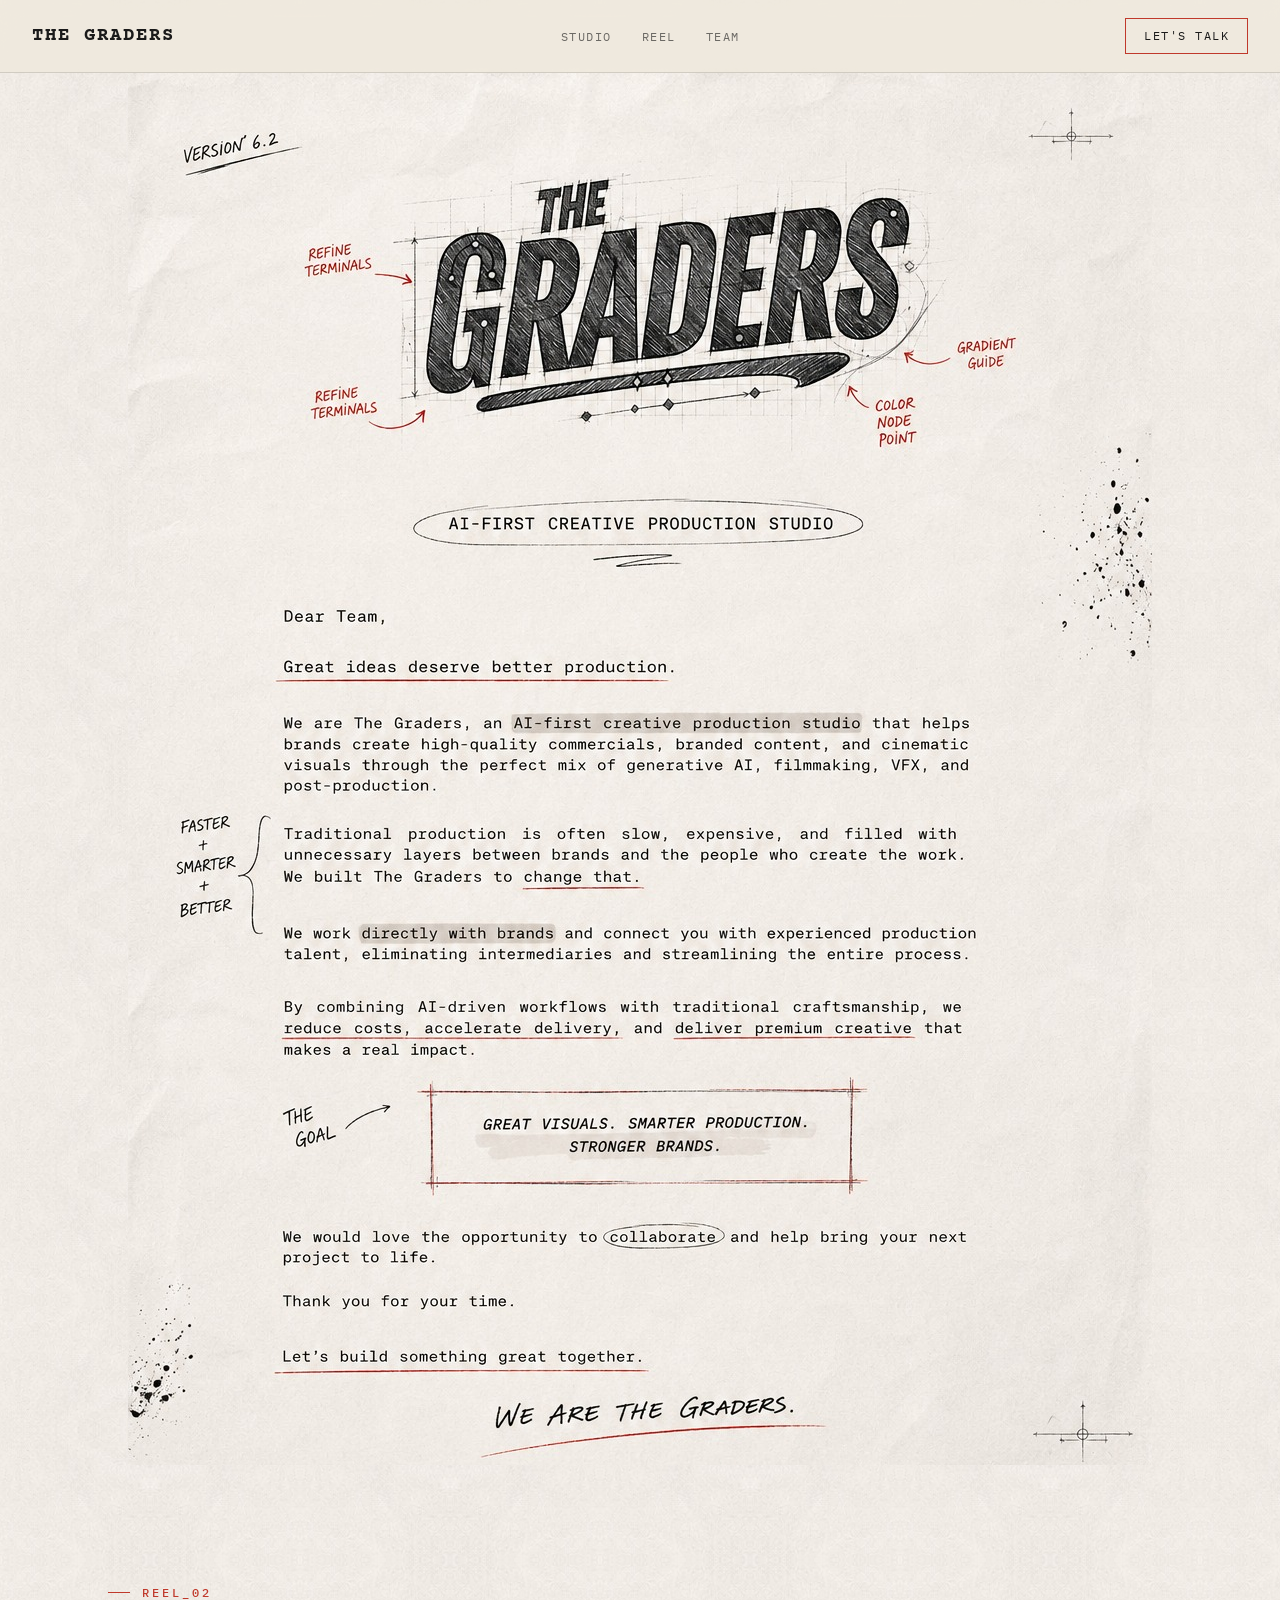
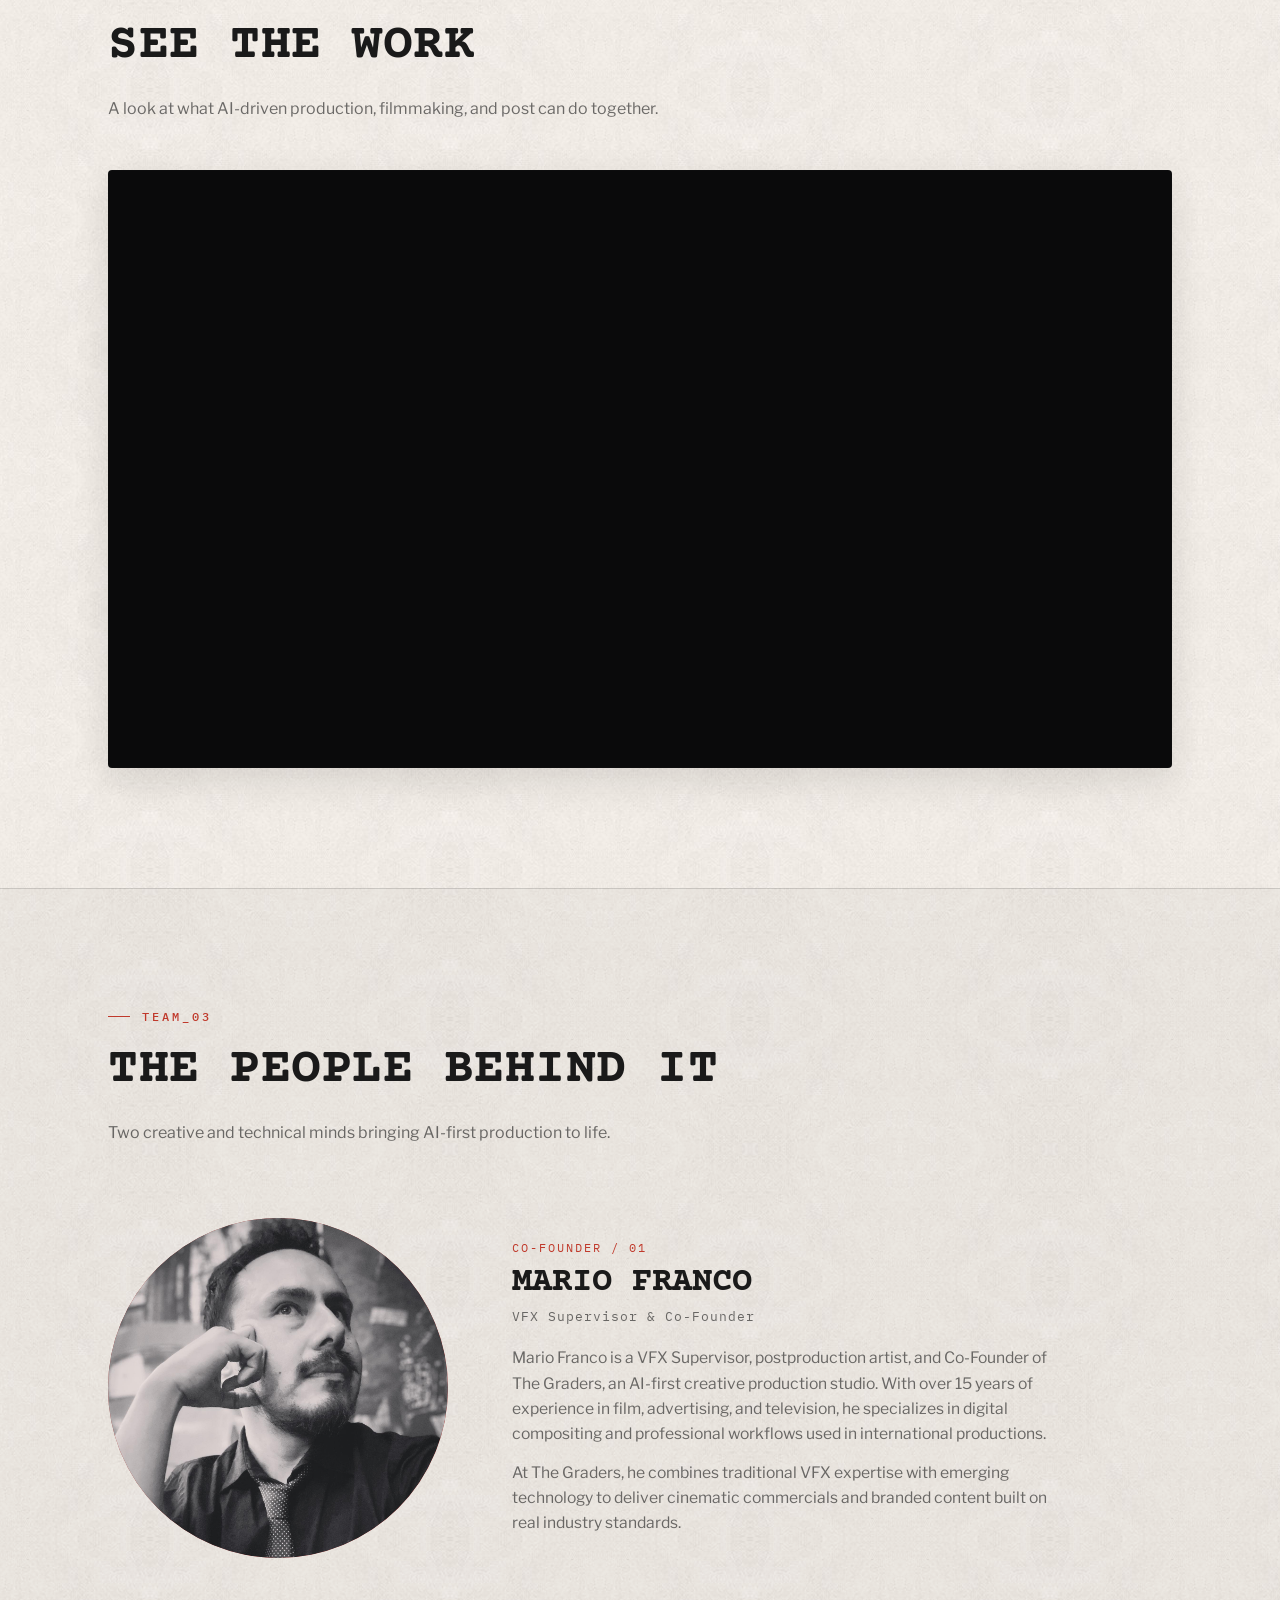
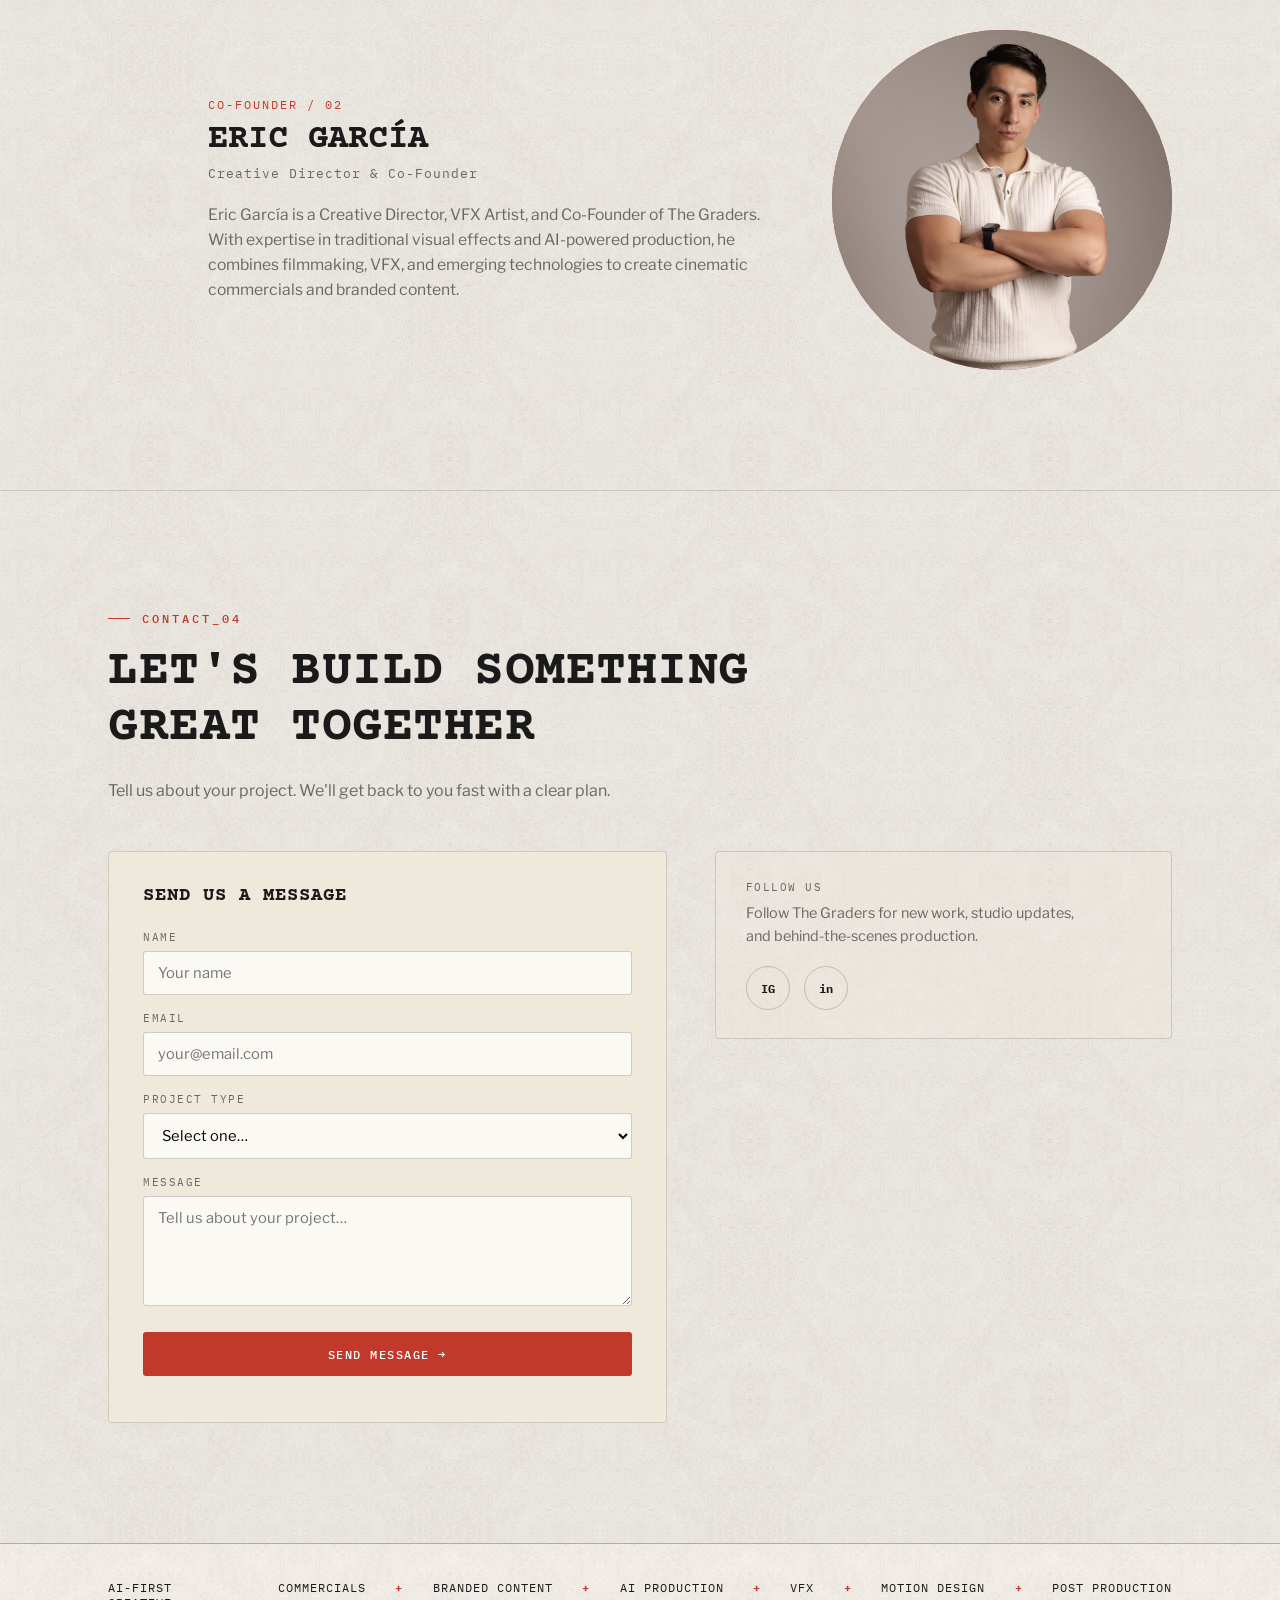
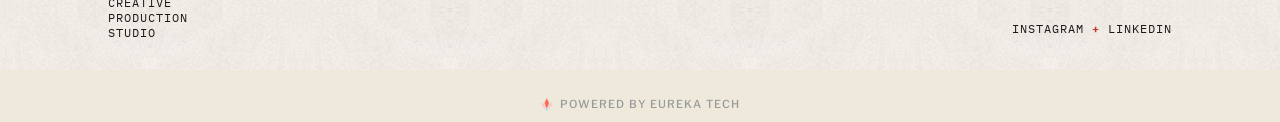
==== commit 9f408675: "Use dedicated mobile reel launcher" ====
--- a/index.html
+++ b/index.html
@@ -13,6 +13,7 @@
 <meta name="twitter:card" content="summary_large_image"><meta name="twitter:title" content="The Graders — AI-First Creative Production Studio"><meta name="twitter:description" content="Commercials, branded content, AI production, VFX, motion design, and post-production."><meta name="twitter:image" content="https://thegraders.studio/hero-top.png">
 <link rel="preconnect" href="https://fonts.googleapis.com"><link rel="preconnect" href="https://fonts.gstatic.com" crossorigin><link href="https://fonts.googleapis.com/css2?family=Courier+Prime:wght@400;700&family=IBM+Plex+Mono:wght@400;500&family=Libre+Franklin:wght@400;500;600&display=swap" rel="stylesheet">
 <link rel="stylesheet" href="site.css">
+<link rel="stylesheet" href="mobile-reel.css">
 <script>document.documentElement.classList.add('js')</script>
 <script type="application/ld+json">{"@context":"https://schema.org","@type":"Organization","name":"The Graders","url":"https://thegraders.studio/","description":"AI-first creative production studio for commercials, branded content, AI production, VFX, motion design, and post-production.","sameAs":["https://www.instagram.com/thegraders.studio/"],"founder":[{"@type":"Person","name":"Mario Franco"},{"@type":"Person","name":"Eric García"}]}</script>
 </head>
@@ -20,7 +21,7 @@
 <nav aria-label="Primary"><a class="nav-logo" href="#manifesto">The Graders</a><ul class="nav-links"><li><a href="#manifesto">Studio</a></li><li><a href="#reel">Reel</a></li><li><a href="#about">Team</a></li></ul><a href="#contact" class="nav-cta">Let's talk</a></nav>
 <main>
 <div id="manifesto" class="hero"><h1 class="sr-only">The Graders — AI-First Creative Production Studio</h1><p class="sr-only">Commercials, branded content, AI-driven production, VFX, motion design, and post-production.</p><img src="hero-top.png" alt="The Graders — AI-First Creative Production Studio" fetchpriority="high" decoding="async"><img src="manifesto-body-full.png" alt="The Graders studio manifesto" decoding="async"></div>
-<section id="reel"><div class="wrap fade-up"><div class="frame-label">REEL_02</div><h2>See the work</h2><p class="section-sub">A look at what AI-driven production, filmmaking, and post can do together.</p><div class="reel-frame"><iframe src="https://drive.google.com/file/d/1bzyOVguF66tLUBxBOMNs5p0JNJ45Omwr/preview" title="The Graders VFX Reel" allow="autoplay; fullscreen" allowfullscreen loading="lazy"></iframe></div></div></section>
+<section id="reel"><div class="wrap fade-up"><div class="frame-label">REEL_02</div><h2>See the work</h2><p class="section-sub">A look at what AI-driven production, filmmaking, and post can do together.</p><div class="reel-frame"><iframe src="https://drive.google.com/file/d/1bzyOVguF66tLUBxBOMNs5p0JNJ45Omwr/preview" title="The Graders VFX Reel" allow="autoplay; fullscreen" allowfullscreen loading="lazy"></iframe><a class="reel-mobile-launch" href="https://drive.google.com/file/d/1bzyOVguF66tLUBxBOMNs5p0JNJ45Omwr/preview" target="_blank" rel="noopener noreferrer" aria-label="Open The Graders reel in a full-screen player"><img src="hero-top.png" alt="" aria-hidden="true"><span class="reel-mobile-overlay"><span class="reel-mobile-play" aria-hidden="true">▶</span><span class="reel-mobile-label">PLAY REEL</span><span class="reel-mobile-note">Opens full-screen ↗</span></span></a></div></div></section>
 <section id="about" class="tinted"><div class="wrap fade-up"><div class="frame-label">TEAM_03</div><h2>The people behind it</h2><p class="section-sub">Two creative and technical minds bringing AI-first production to life.</p>
 <article class="founder"><div class="portrait"><img src="mario-hero.png" alt="Mario Franco"></div><div class="founder-copy"><div class="founder-index">Co-Founder / 01</div><h3>Mario Franco</h3><div class="role">VFX Supervisor &amp; Co-Founder</div><p>Mario Franco is a VFX Supervisor, postproduction artist, and Co-Founder of The Graders, an AI-first creative production studio. With over 15 years of experience in film, advertising, and television, he specializes in digital compositing and professional workflows used in international productions.</p><p>At The Graders, he combines traditional VFX expertise with emerging technology to deliver cinematic commercials and branded content built on real industry standards.</p></div></article>
 <article class="founder reverse"><div class="portrait"><img src="eric.jpeg" alt="Eric García" class="eric"></div><div class="founder-copy"><div class="founder-index">Co-Founder / 02</div><h3>Eric García</h3><div class="role">Creative Director &amp; Co-Founder</div><p>Eric García is a Creative Director, VFX Artist, and Co-Founder of The Graders. With expertise in traditional visual effects and AI-powered production, he combines filmmaking, VFX, and emerging technologies to create cinematic commercials and branded content.</p></div></article>
--- a/site.css
+++ b/site.css
@@ -1 +1 @@
-:root{--stage:#efe9dc;--paper:#1a1a1a;--dim:rgba(26,26,26,.62);--red:#c0392b;--line:rgba(26,26,26,.14);--type:'American Typewriter','Courier Prime','Courier New',monospace}*{box-sizing:border-box;margin:0;padding:0}html{scroll-behavior:smooth}body{background:#f0ebe5 url('paper-texture-tile.png') repeat;color:var(--paper);font-family:'Libre Franklin',sans-serif;line-height:1.6;overflow-x:hidden}a{color:inherit}.wrap{max-width:1120px;margin:auto;padding:0 28px}.sr-only{position:absolute!important;width:1px!important;height:1px!important;padding:0!important;margin:-1px!important;overflow:hidden!important;clip:rect(0,0,0,0)!important;white-space:nowrap!important;border:0!important}#manifesto,section{scroll-margin-top:84px}nav{position:fixed;inset:0 0 auto;z-index:100;display:flex;align-items:center;justify-content:space-between;padding:18px 32px;background:rgba(239,233,220,.8);backdrop-filter:blur(10px);border-bottom:1px solid var(--line)}.nav-logo{font-family:'Courier Prime',monospace;font-weight:700;font-size:1.2rem;letter-spacing:2px;text-transform:uppercase;text-decoration:none}.nav-links{display:flex;gap:30px;list-style:none}.nav-links a,.nav-cta{font-family:'IBM Plex Mono',monospace;font-size:.72rem;text-transform:uppercase;letter-spacing:1.5px;text-decoration:none}.nav-links a{color:var(--dim)}.nav-cta{padding:8px 18px;border:1px solid var(--red)}.nav-cta:hover{background:var(--red);color:#fff}a:focus-visible,button:focus-visible,input:focus-visible,textarea:focus-visible,select:focus-visible{outline:2px solid #8a1f16;outline-offset:2px}.hero{max-width:1024px;margin:auto;padding-top:68px}.hero img{display:block;width:100%;height:auto}section{padding:120px 0;position:relative}.tinted{background:linear-gradient(rgba(26,26,26,.035),rgba(26,26,26,.035)),#f0ebe5 url('paper-texture-tile.png') repeat;border-top:1px solid rgba(26,26,26,.15)}.frame-label{display:flex;align-items:center;gap:12px;font:500 .72rem 'IBM Plex Mono',monospace;letter-spacing:3px;color:var(--red);margin-bottom:18px}.frame-label:before{content:"";width:22px;height:1px;background:var(--red)}h2{font:700 clamp(2rem,4.5vw,3.1rem) var(--type);text-transform:uppercase;letter-spacing:.5px;margin-bottom:22px;text-wrap:balance}.section-sub{color:var(--dim);max-width:620px}.reel-frame{position:relative;aspect-ratio:16/9;background:#0a0a0b;border:1px solid rgba(26,26,26,.2);border-radius:4px;margin-top:48px;overflow:hidden;box-shadow:0 12px 36px rgba(26,26,26,.12)}.reel-frame iframe{position:absolute;inset:0;width:100%;height:100%;border:0}.founder{display:grid;grid-template-columns:340px 1fr;gap:64px;align-items:center;margin-top:72px}.founder.reverse{grid-template-columns:1fr 340px}.founder.reverse .portrait{order:2}.portrait{width:100%;max-width:340px;aspect-ratio:1;border-radius:50%;background:#A34242;overflow:hidden;justify-self:center}.portrait img{width:100%;height:100%;object-fit:cover}.portrait .eric{object-position:center 2%}.founder-copy{max-width:560px}.founder.reverse .founder-copy{margin-left:auto}.founder-index{font:400 .72rem 'IBM Plex Mono',monospace;color:var(--red);letter-spacing:2px;text-transform:uppercase;margin-bottom:10px}.founder h3,.contact-form h3{font:700 2.1rem var(--type);text-transform:uppercase;line-height:1.05}.role{font:.8rem 'IBM Plex Mono',monospace;color:var(--dim);letter-spacing:1px;margin:8px 0 20px}.founder-copy p{color:var(--dim);font-size:.98rem;margin-top:14px}.contact-layout{display:grid;grid-template-columns:1.1fr .9fr;gap:48px;margin-top:48px;align-items:start}.contact-form{background:var(--stage);border:1px solid rgba(26,26,26,.15);border-radius:4px;padding:34px}.contact-form h3{font-size:1.2rem;letter-spacing:1px;margin-bottom:24px}.contact-form label{display:block;font:.7rem 'IBM Plex Mono',monospace;text-transform:uppercase;letter-spacing:1.5px;color:var(--dim);margin:16px 0 7px}.contact-form input:not([type=checkbox]),.contact-form textarea,.contact-form select{width:100%;padding:12px 14px;background:#fbf9f4;border:1px solid rgba(26,26,26,.2);border-radius:3px;font:.92rem 'Libre Franklin',sans-serif}.contact-form textarea{min-height:110px;resize:vertical}.contact-form button{width:100%;padding:14px;margin-top:18px;background:var(--red);color:#fff;border:0;border-radius:3px;font:500 .78rem 'IBM Plex Mono',monospace;text-transform:uppercase;letter-spacing:1.5px;cursor:pointer}.contact-form button:disabled{opacity:.65;cursor:wait}#formMsg{margin-top:12px;font-size:.85rem;color:var(--dim)}.social-panel{padding:28px 30px;border:1px solid rgba(26,26,26,.15);border-radius:4px;background:rgba(239,233,220,.35)}.contact-label{font:.68rem 'IBM Plex Mono',monospace;text-transform:uppercase;letter-spacing:1.5px;color:var(--dim);margin-bottom:8px}.social-panel p{color:var(--dim);font-size:.9rem;max-width:340px;margin-bottom:18px}.social-row{display:flex;gap:14px}.social-row a{width:44px;height:44px;border-radius:50%;border:1px solid rgba(26,26,26,.2);display:grid;place-items:center;text-decoration:none;font:700 .78rem 'IBM Plex Mono',monospace}.social-row a:hover{border-color:var(--red);background:rgba(193,57,46,.08);transform:translateY(-2px)}footer{border-top:1px solid rgba(26,26,26,.3);padding:36px 0 30px}.footer-grid{display:grid;grid-template-columns:150px 1fr;gap:20px}.footer-brand,.services,.footer-social{font:.72rem 'IBM Plex Mono',monospace;text-transform:uppercase;letter-spacing:1px}.services{display:flex;flex-wrap:wrap;align-items:center;justify-content:space-between;gap:10px;margin-bottom:26px}.services b,.footer-social b{color:var(--red)}.footer-social{display:flex;justify-content:flex-end;gap:8px}.footer-social a{text-decoration:none}.credit{text-align:center;padding:20px 0 6px;background:var(--stage)}.credit a{font-size:11px;font-weight:500;letter-spacing:.1em;text-transform:uppercase;color:rgba(44,58,74,.45);text-decoration:none}.credit img{width:14px;height:14px;display:inline-block;vertical-align:-3px;margin-right:6px}.fade-up{opacity:1}.js .fade-up{opacity:0;transform:translateY(24px);transition:opacity .7s ease,transform .7s ease}.js .fade-up.in{opacity:1;transform:none}@media(max-width:800px){.contact-layout{grid-template-columns:1fr}}@media(max-width:780px){.founder,.founder.reverse{grid-template-columns:1fr;gap:32px}.founder.reverse .portrait{order:initial}.founder.reverse .founder-copy{margin-left:0}}@media(max-width:760px){.nav-links{display:none}}@media(max-width:700px){.footer-grid{grid-template-columns:1fr}.services,.footer-social{justify-content:flex-start}}@media(max-width:600px){nav{padding:14px 18px}.nav-logo{font-size:1rem;letter-spacing:1.5px}.nav-cta{padding:7px 12px;font-size:.66rem}.wrap{padding:0 18px}section{padding:82px 0}.contact-form,.social-panel{padding:24px 20px}}@media(prefers-reduced-motion:reduce){html{scroll-behavior:auto}*{animation:none!important;transition:none!important}}
+:root{--stage:#efe9dc;--paper:#1a1a1a;--dim:rgba(26,26,26,.62);--red:#c0392b;--line:rgba(26,26,26,.14);--type:'American Typewriter','Courier Prime','Courier New',monospace}*{box-sizing:border-box;margin:0;padding:0}html{scroll-behavior:smooth}body{background:#f0ebe5 url('paper-texture-tile.png') repeat;color:var(--paper);font-family:'Libre Franklin',sans-serif;line-height:1.6;overflow-x:hidden}a{color:inherit}.wrap{max-width:1120px;margin:auto;padding:0 28px}.sr-only{position:absolute!important;width:1px!important;height:1px!important;padding:0!important;margin:-1px!important;overflow:hidden!important;clip:rect(0,0,0,0)!important;white-space:nowrap!important;border:0!important}#manifesto,section{scroll-margin-top:84px}nav{position:fixed;inset:0 0 auto;z-index:100;display:flex;align-items:center;justify-content:space-between;padding:18px 32px;background:rgba(239,233,220,.8);backdrop-filter:blur(10px);border-bottom:1px solid var(--line)}.nav-logo{font-family:'Courier Prime',monospace;font-weight:700;font-size:1.2rem;letter-spacing:2px;text-transform:uppercase;text-decoration:none}.nav-links{display:flex;gap:30px;list-style:none}.nav-links a,.nav-cta{font-family:'IBM Plex Mono',monospace;font-size:.72rem;text-transform:uppercase;letter-spacing:1.5px;text-decoration:none}.nav-links a{color:var(--dim)}.nav-cta{padding:8px 18px;border:1px solid var(--red)}.nav-cta:hover{background:var(--red);color:#fff}a:focus-visible,button:focus-visible,input:focus-visible,textarea:focus-visible,select:focus-visible{outline:2px solid #8a1f16;outline-offset:2px}.hero{max-width:1024px;margin:auto;padding-top:68px}.hero img{display:block;width:100%;height:auto}section{padding:120px 0;position:relative}.tinted{background:linear-gradient(rgba(26,26,26,.035),rgba(26,26,26,.035)),#f0ebe5 url('paper-texture-tile.png') repeat;border-top:1px solid rgba(26,26,26,.15)}.frame-label{display:flex;align-items:center;gap:12px;font:500 .72rem 'IBM Plex Mono',monospace;letter-spacing:3px;color:var(--red);margin-bottom:18px}.frame-label:before{content:"";width:22px;height:1px;background:var(--red)}h2{font:700 clamp(2rem,4.5vw,3.1rem) var(--type);text-transform:uppercase;letter-spacing:.5px;margin-bottom:22px;text-wrap:balance}.section-sub{color:var(--dim);max-width:620px}.reel-frame{position:relative;aspect-ratio:16/9;background:#0a0a0b;border:1px solid rgba(26,26,26,.2);border-radius:4px;margin-top:48px;overflow:hidden;box-shadow:0 12px 36px rgba(26,26,26,.12)}.reel-frame iframe{position:absolute;inset:0;width:100%;height:100%;border:0;background:#0a0a0b}.founder{display:grid;grid-template-columns:340px 1fr;gap:64px;align-items:center;margin-top:72px}.founder.reverse{grid-template-columns:1fr 340px}.founder.reverse .portrait{order:2}.portrait{width:100%;max-width:340px;aspect-ratio:1;border-radius:50%;background:#A34242;overflow:hidden;justify-self:center}.portrait img{width:100%;height:100%;object-fit:cover}.portrait .eric{object-position:center 2%}.founder-copy{max-width:560px}.founder.reverse .founder-copy{margin-left:auto}.founder-index{font:400 .72rem 'IBM Plex Mono',monospace;color:var(--red);letter-spacing:2px;text-transform:uppercase;margin-bottom:10px}.founder h3,.contact-form h3{font:700 2.1rem var(--type);text-transform:uppercase;line-height:1.05}.role{font:.8rem 'IBM Plex Mono',monospace;color:var(--dim);letter-spacing:1px;margin:8px 0 20px}.founder-copy p{color:var(--dim);font-size:.98rem;margin-top:14px}.contact-layout{display:grid;grid-template-columns:1.1fr .9fr;gap:48px;margin-top:48px;align-items:start}.contact-form{background:var(--stage);border:1px solid rgba(26,26,26,.15);border-radius:4px;padding:34px}.contact-form h3{font-size:1.2rem;letter-spacing:1px;margin-bottom:24px}.contact-form label{display:block;font:.7rem 'IBM Plex Mono',monospace;text-transform:uppercase;letter-spacing:1.5px;color:var(--dim);margin:16px 0 7px}.contact-form input:not([type=checkbox]),.contact-form textarea,.contact-form select{width:100%;padding:12px 14px;background:#fbf9f4;border:1px solid rgba(26,26,26,.2);border-radius:3px;font:.92rem 'Libre Franklin',sans-serif}.contact-form textarea{min-height:110px;resize:vertical}.contact-form button{width:100%;padding:14px;margin-top:18px;background:var(--red);color:#fff;border:0;border-radius:3px;font:500 .78rem 'IBM Plex Mono',monospace;text-transform:uppercase;letter-spacing:1.5px;cursor:pointer}.contact-form button:disabled{opacity:.65;cursor:wait}#formMsg{margin-top:12px;font-size:.85rem;color:var(--dim)}.social-panel{padding:28px 30px;border:1px solid rgba(26,26,26,.15);border-radius:4px;background:rgba(239,233,220,.35)}.contact-label{font:.68rem 'IBM Plex Mono',monospace;text-transform:uppercase;letter-spacing:1.5px;color:var(--dim);margin-bottom:8px}.social-panel p{color:var(--dim);font-size:.9rem;max-width:340px;margin-bottom:18px}.social-row{display:flex;gap:14px}.social-row a{width:44px;height:44px;border-radius:50%;border:1px solid rgba(26,26,26,.2);display:grid;place-items:center;text-decoration:none;font:700 .78rem 'IBM Plex Mono',monospace}.social-row a:hover{border-color:var(--red);background:rgba(193,57,46,.08);transform:translateY(-2px)}footer{border-top:1px solid rgba(26,26,26,.3);padding:36px 0 30px}.footer-grid{display:grid;grid-template-columns:150px 1fr;gap:20px}.footer-brand,.services,.footer-social{font:.72rem 'IBM Plex Mono',monospace;text-transform:uppercase;letter-spacing:1px}.services{display:flex;flex-wrap:wrap;align-items:center;justify-content:space-between;gap:10px;margin-bottom:26px}.services b,.footer-social b{color:var(--red)}.footer-social{display:flex;justify-content:flex-end;gap:8px}.footer-social a{text-decoration:none}.credit{text-align:center;padding:20px 0 6px;background:var(--stage)}.credit a{font-size:11px;font-weight:500;letter-spacing:.1em;text-transform:uppercase;color:rgba(44,58,74,.45);text-decoration:none}.credit img{width:14px;height:14px;display:inline-block;vertical-align:-3px;margin-right:6px}.fade-up{opacity:1}.js .fade-up{opacity:0;transform:translateY(24px);transition:opacity .7s ease,transform .7s ease}.js .fade-up.in{opacity:1;transform:none}@media(max-width:800px){.contact-layout{grid-template-columns:1fr}}@media(max-width:780px){.founder,.founder.reverse{grid-template-columns:1fr;gap:32px}.founder.reverse .portrait{order:initial}.founder.reverse .founder-copy{margin-left:0}}@media(max-width:760px){.nav-links{display:none}}@media(max-width:700px){.footer-grid{grid-template-columns:1fr}.services,.footer-social{justify-content:flex-start}}@media(max-width:600px){nav{padding:14px 18px}.nav-logo{font-size:1rem;letter-spacing:1.5px}.nav-cta{padding:7px 12px;font-size:.66rem}.wrap{padding:0 18px}section{padding:82px 0}.contact-form,.social-panel{padding:24px 20px}.reel-frame{margin-top:36px}}@media(max-width:430px){nav{padding:10px 14px}.nav-logo{font-size:.92rem;letter-spacing:1.3px}.nav-cta{padding:6px 10px;font-size:.62rem;letter-spacing:1.2px}.hero{padding-top:56px}#manifesto,section{scroll-margin-top:64px}}@media(prefers-reduced-motion:reduce){html{scroll-behavior:auto}*{animation:none!important;transition:none!important}}
--- a/mobile-reel.css
+++ b/mobile-reel.css
@@ -0,0 +1,19 @@
+/* Mobile reel: avoid Google Drive iframe UI bugs on small iPhones.
+   Desktop/tablet keep the embedded player. Phones get a branded launch card
+   that opens the Drive preview in its own full viewport. */
+.reel-mobile-launch{display:none}
+@media(max-width:600px){
+  .reel-frame{aspect-ratio:auto;background:transparent;border:0;box-shadow:none;overflow:visible}
+  .reel-frame iframe{display:none!important}
+  .reel-mobile-launch{
+    position:relative;display:block;width:100%;aspect-ratio:16/9;overflow:hidden;
+    border:1px solid rgba(26,26,26,.2);border-radius:4px;background:#0a0a0b;
+    text-decoration:none;box-shadow:0 10px 28px rgba(26,26,26,.12)
+  }
+  .reel-mobile-launch>img{display:block;width:100%;height:100%;object-fit:cover;object-position:center}
+  .reel-mobile-launch:after{content:"";position:absolute;inset:0;background:rgba(0,0,0,.22)}
+  .reel-mobile-overlay{position:absolute;z-index:1;inset:0;display:flex;flex-direction:column;align-items:center;justify-content:center;gap:8px;color:#fff;text-align:center}
+  .reel-mobile-play{display:grid;place-items:center;width:60px;height:60px;border:2px solid rgba(255,255,255,.9);border-radius:50%;padding-left:4px;background:rgba(0,0,0,.3);font-size:1.25rem}
+  .reel-mobile-label{font:700 .78rem 'IBM Plex Mono',monospace;letter-spacing:2px}
+  .reel-mobile-note{font:400 .62rem 'IBM Plex Mono',monospace;letter-spacing:.5px;color:rgba(255,255,255,.8)}
+}
